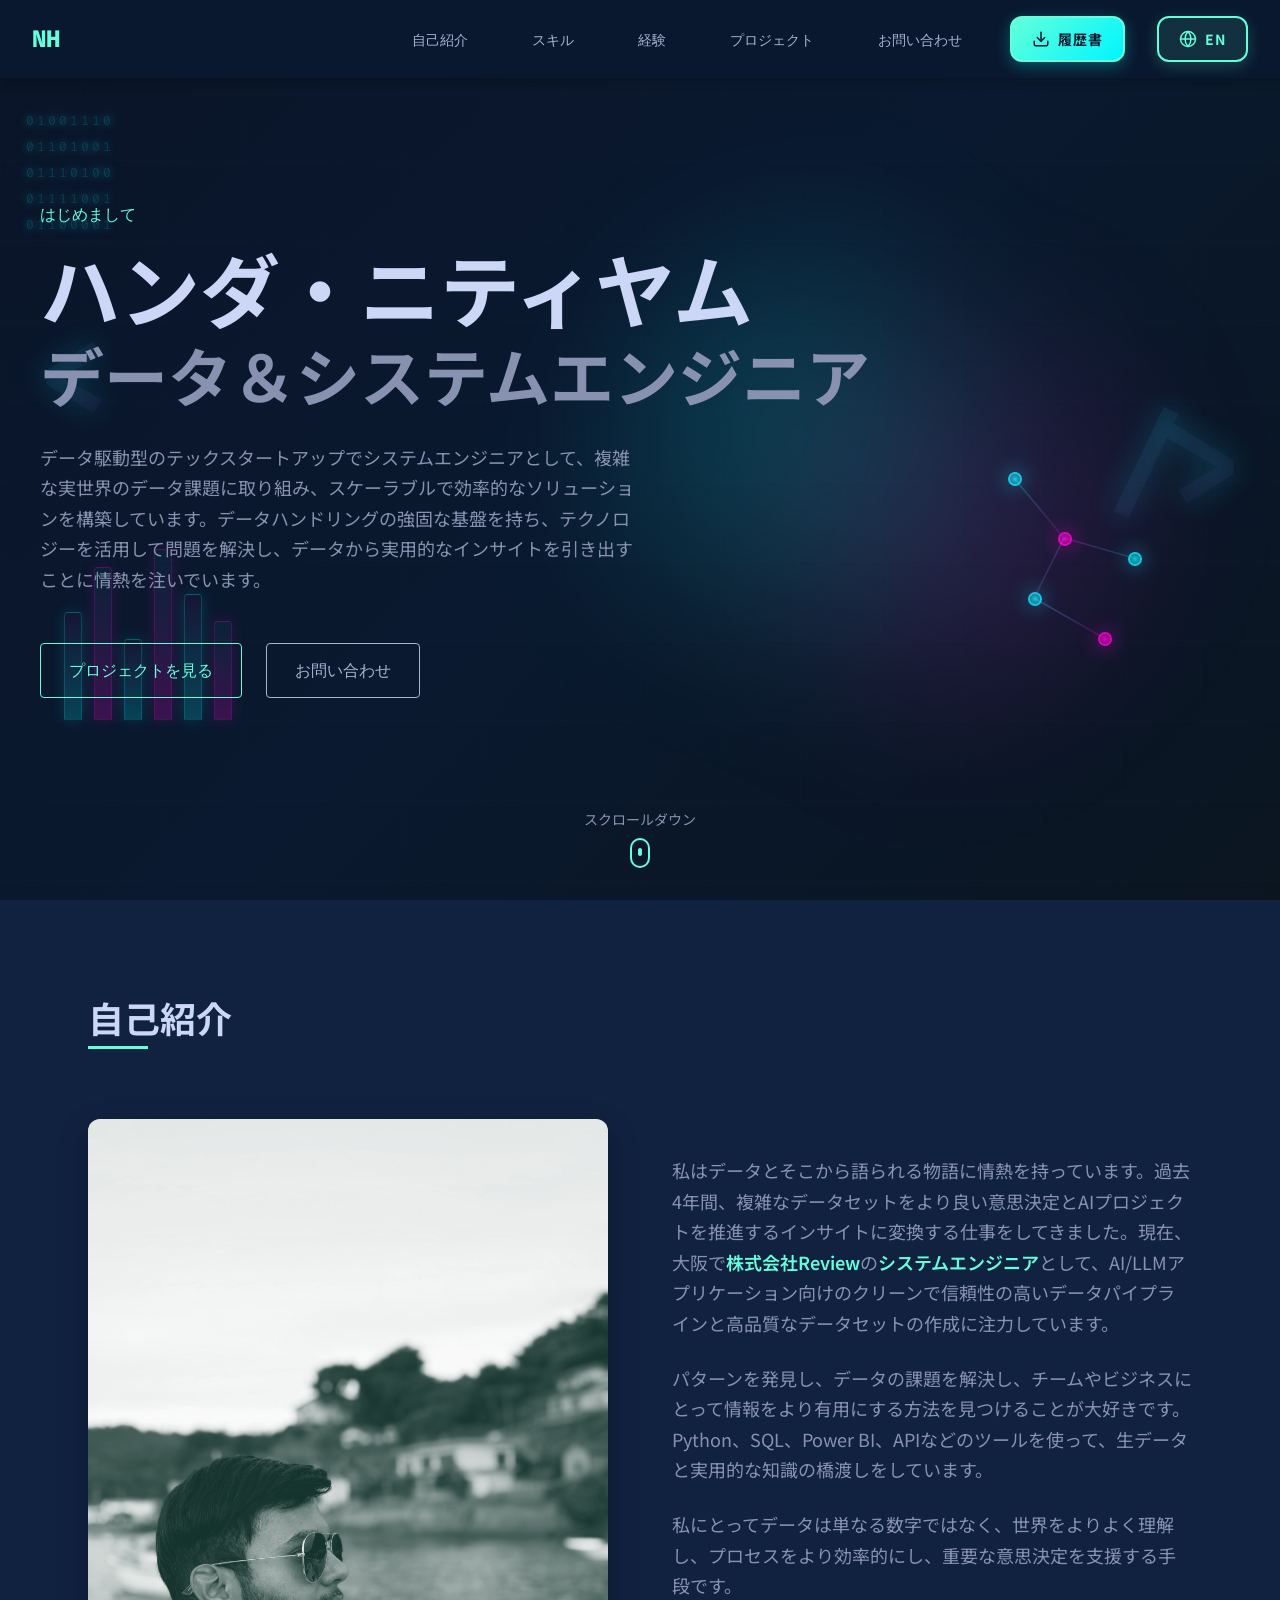
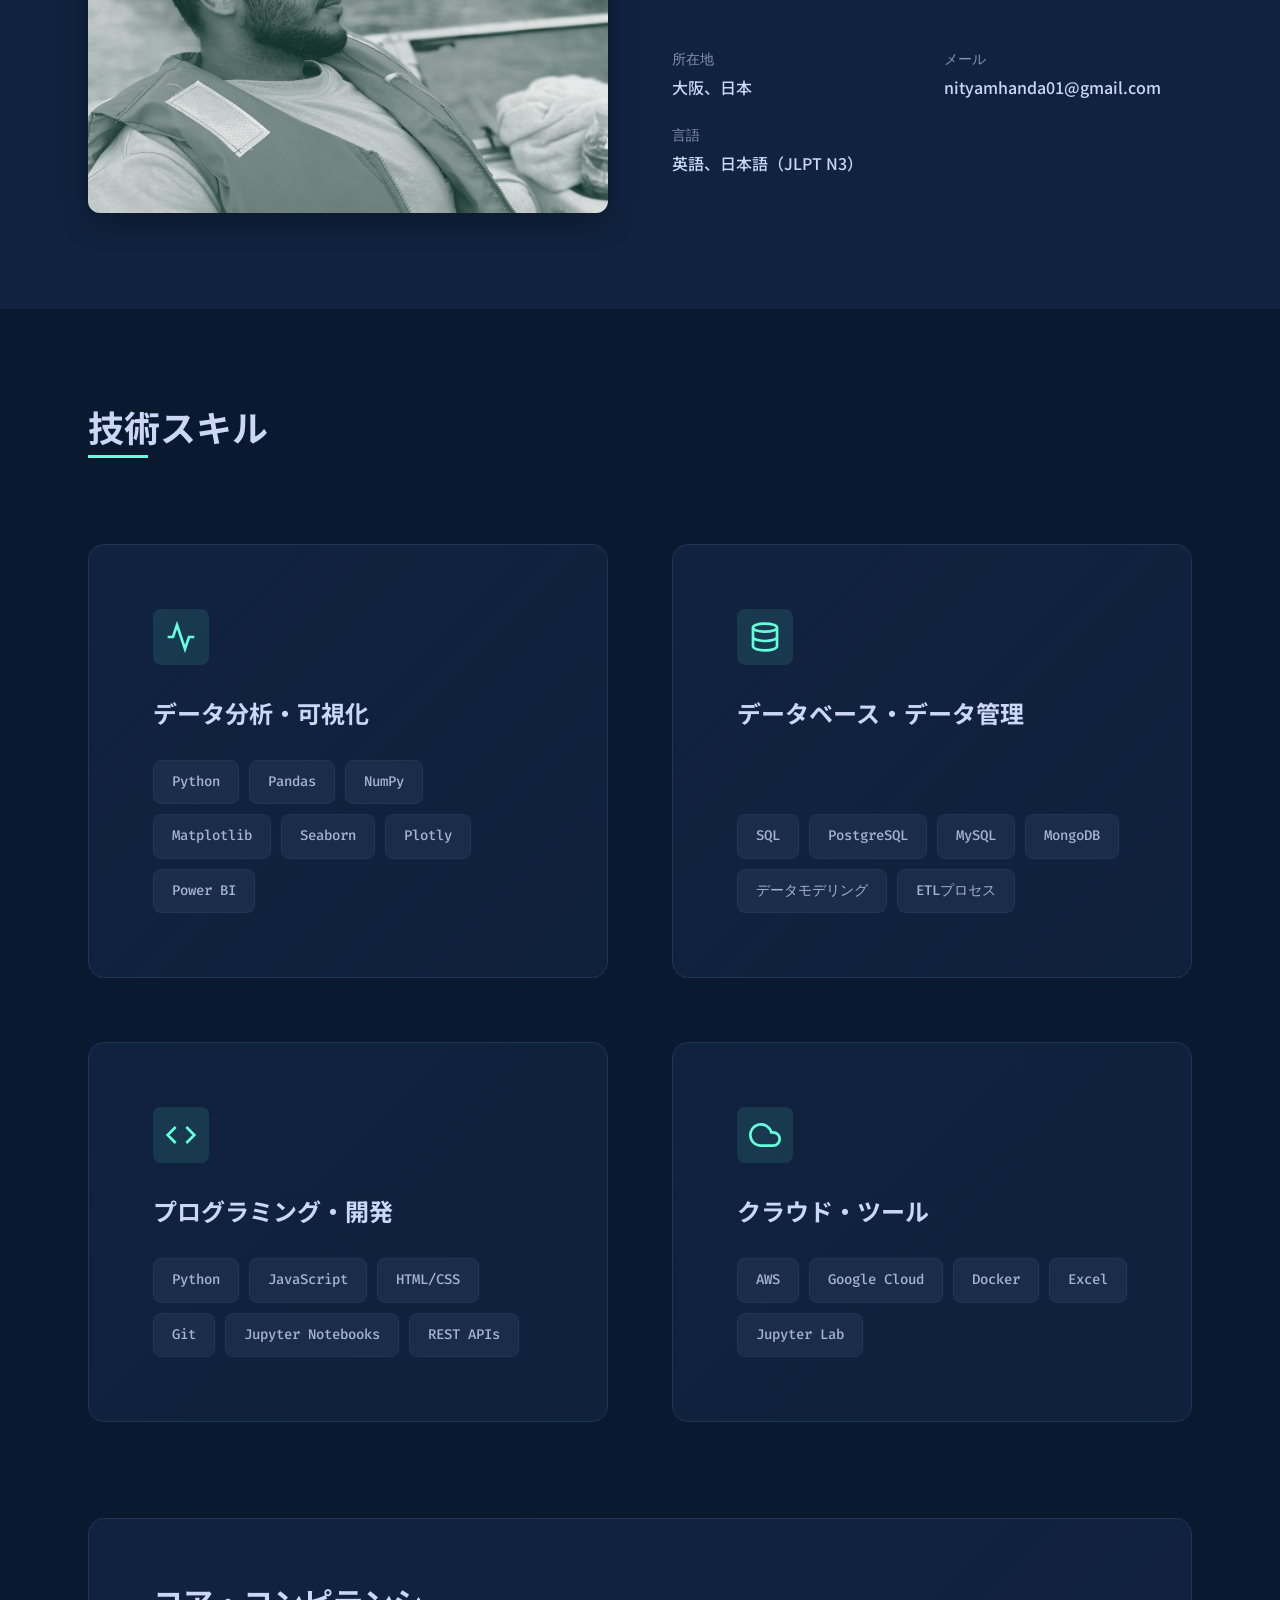
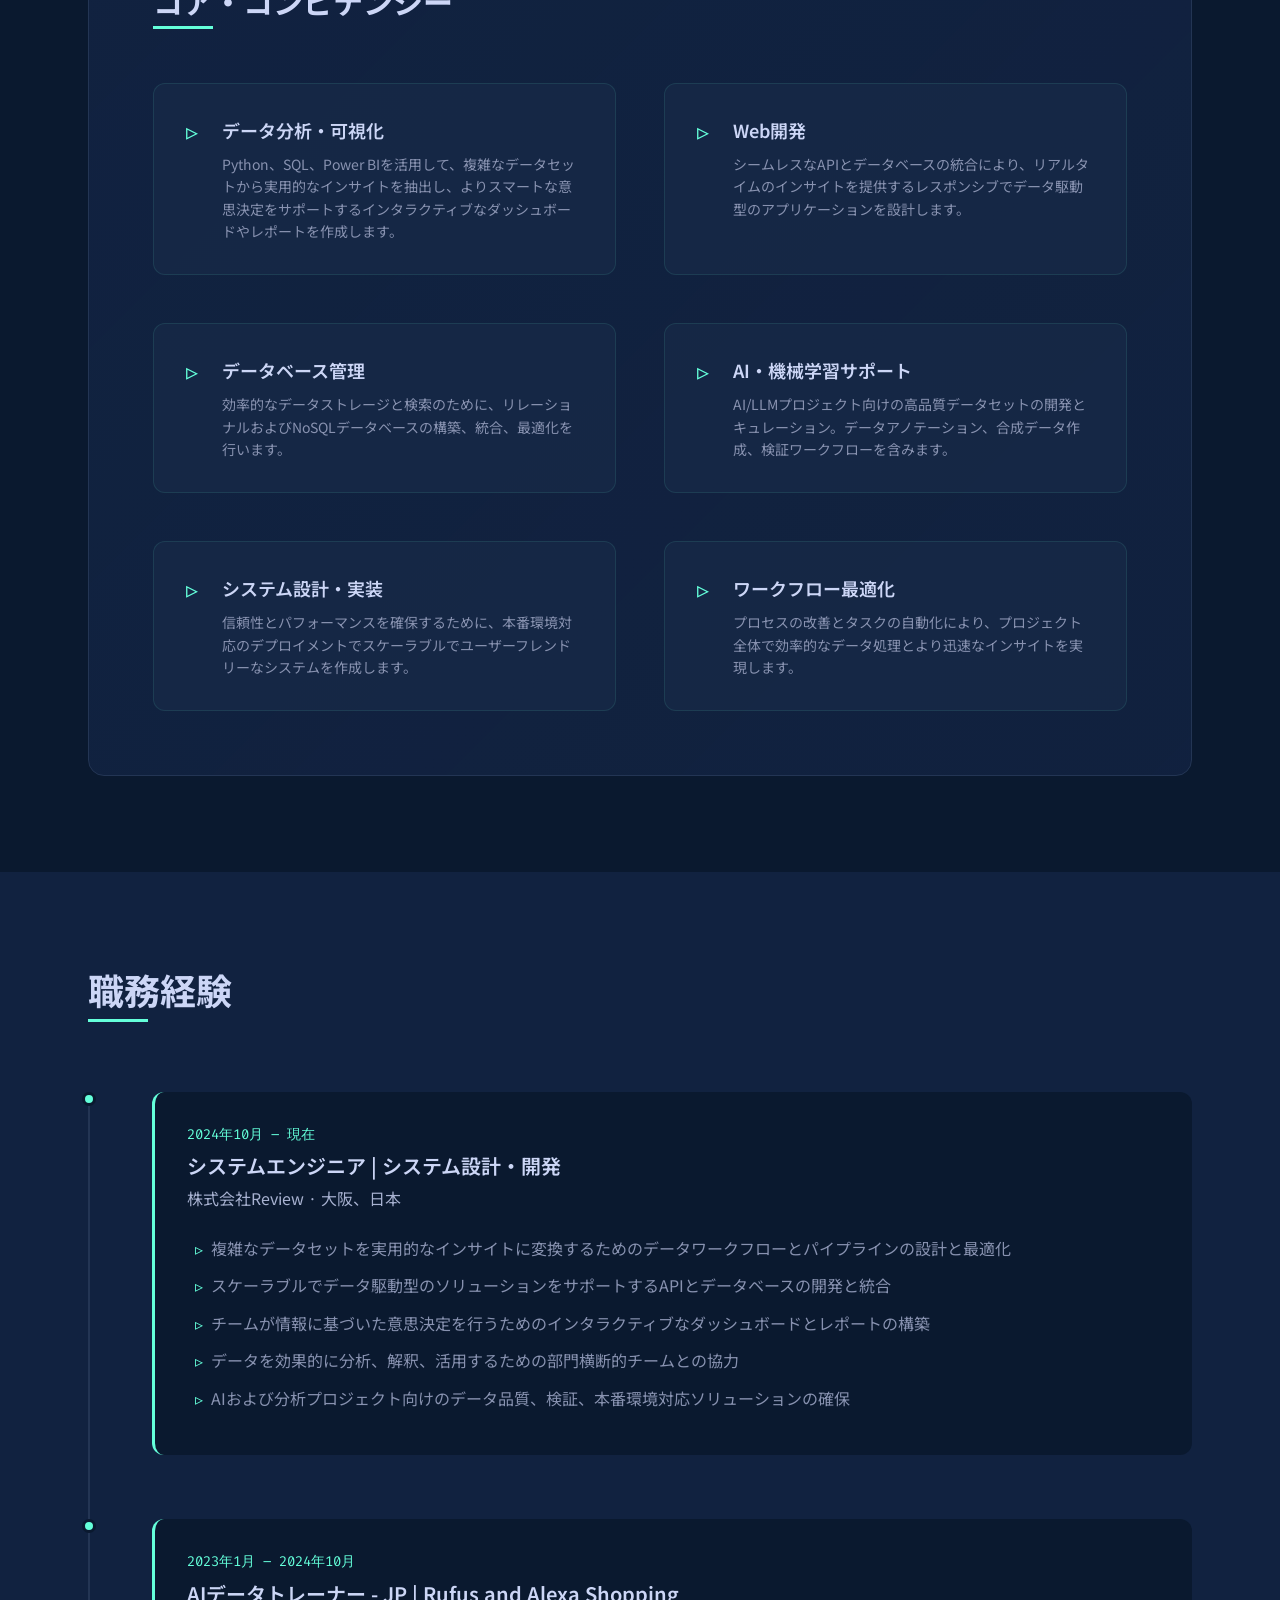
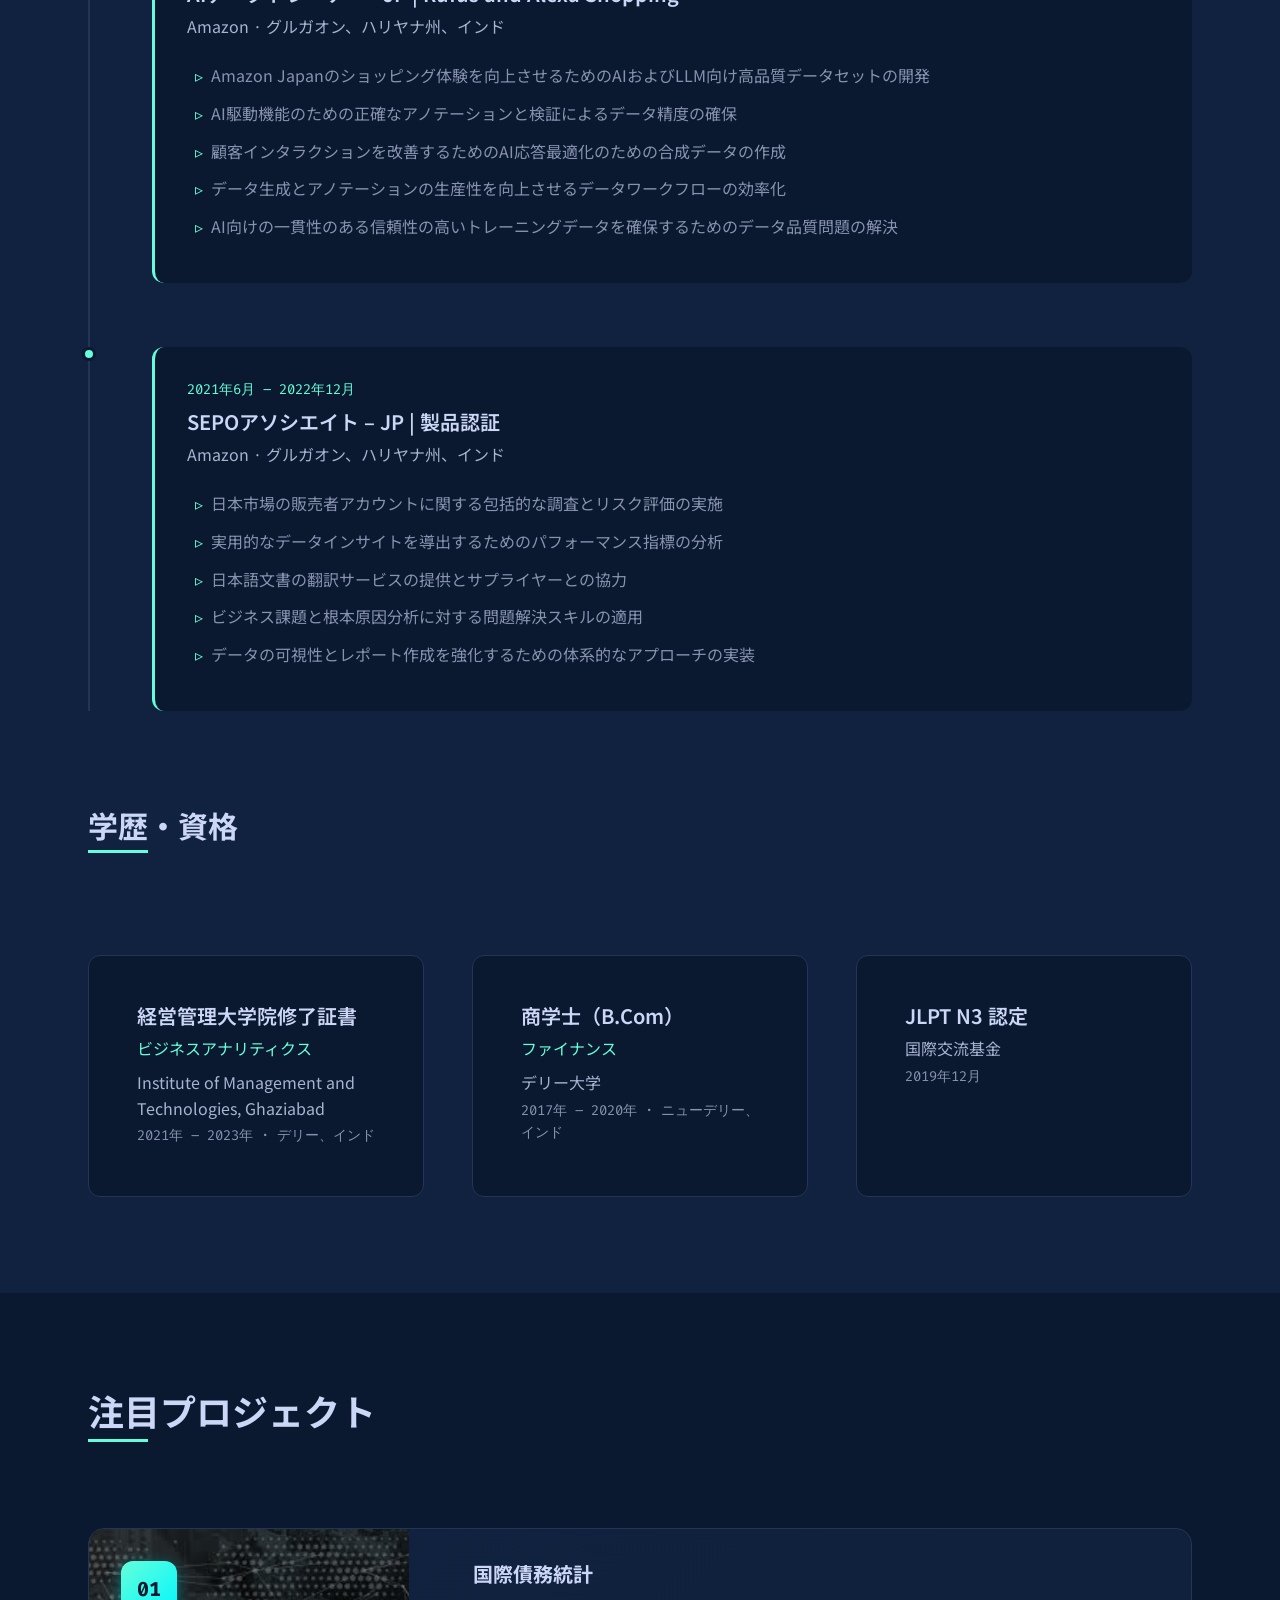
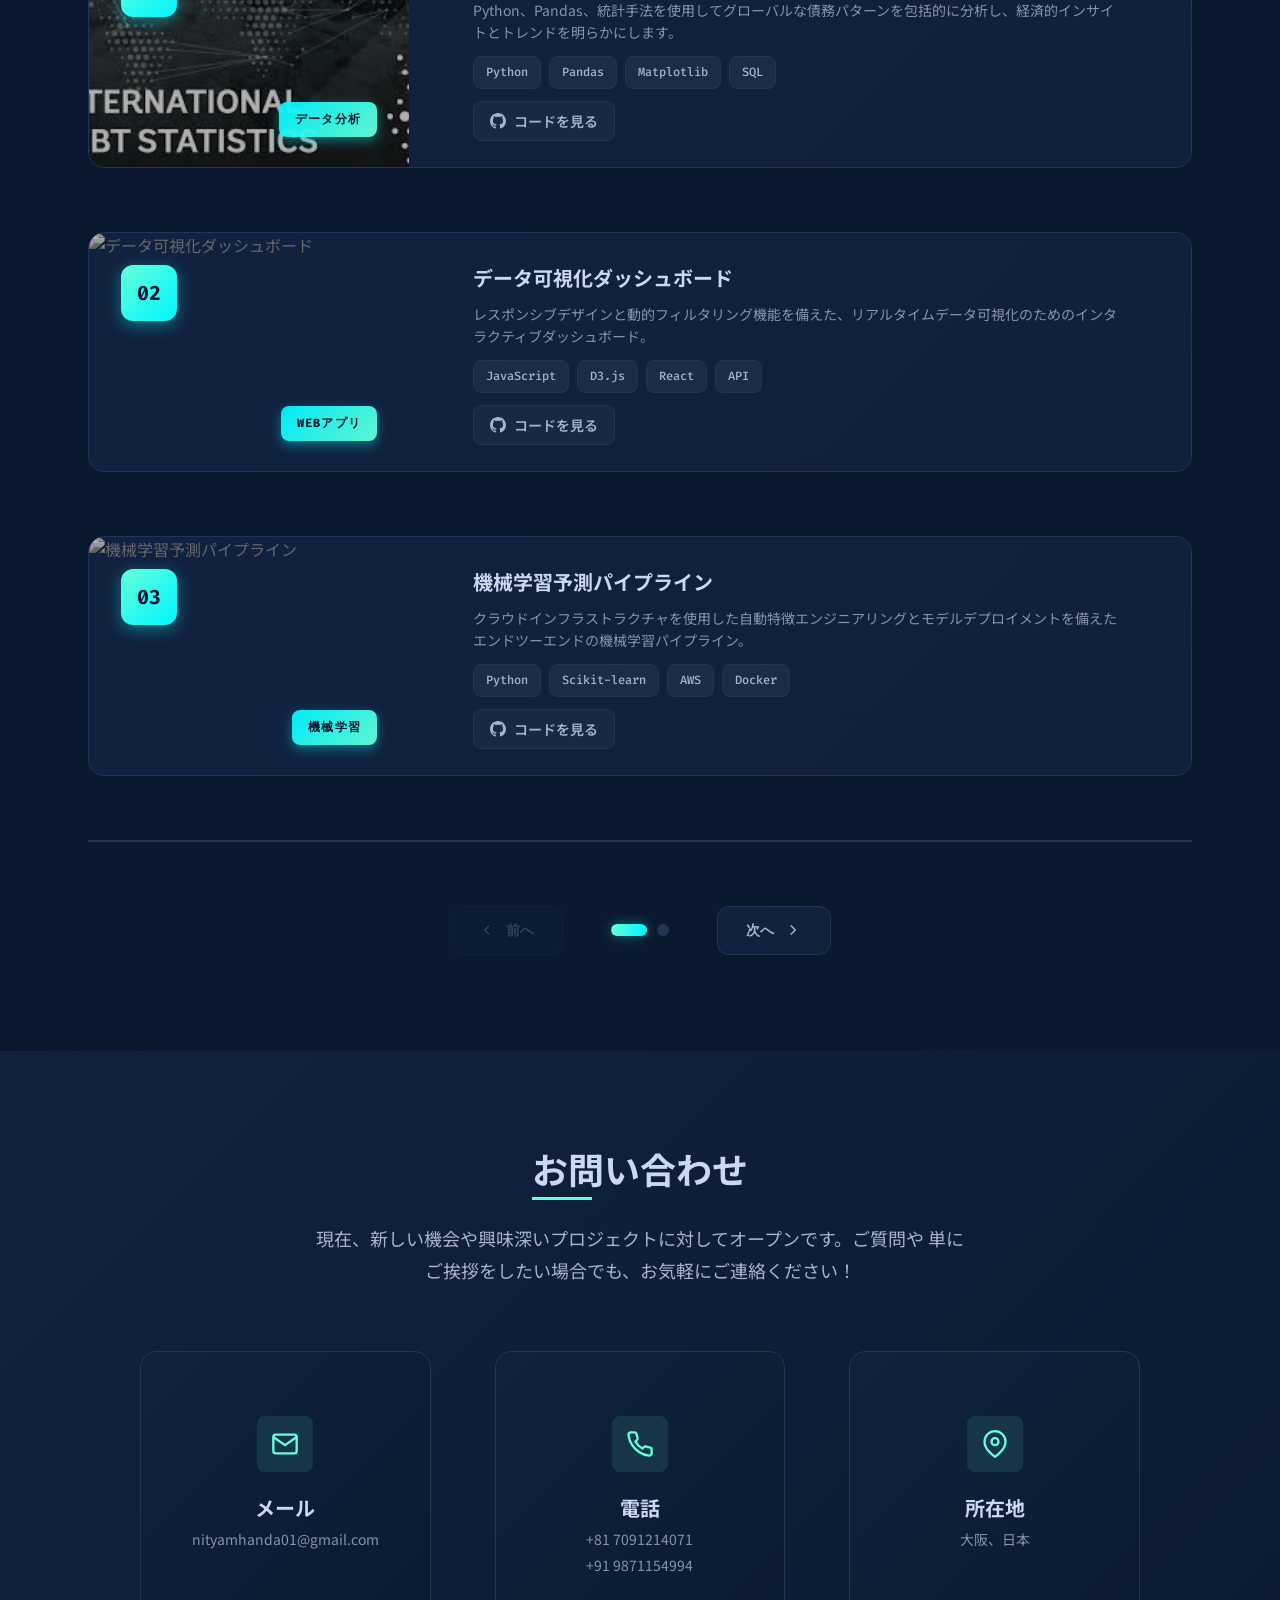
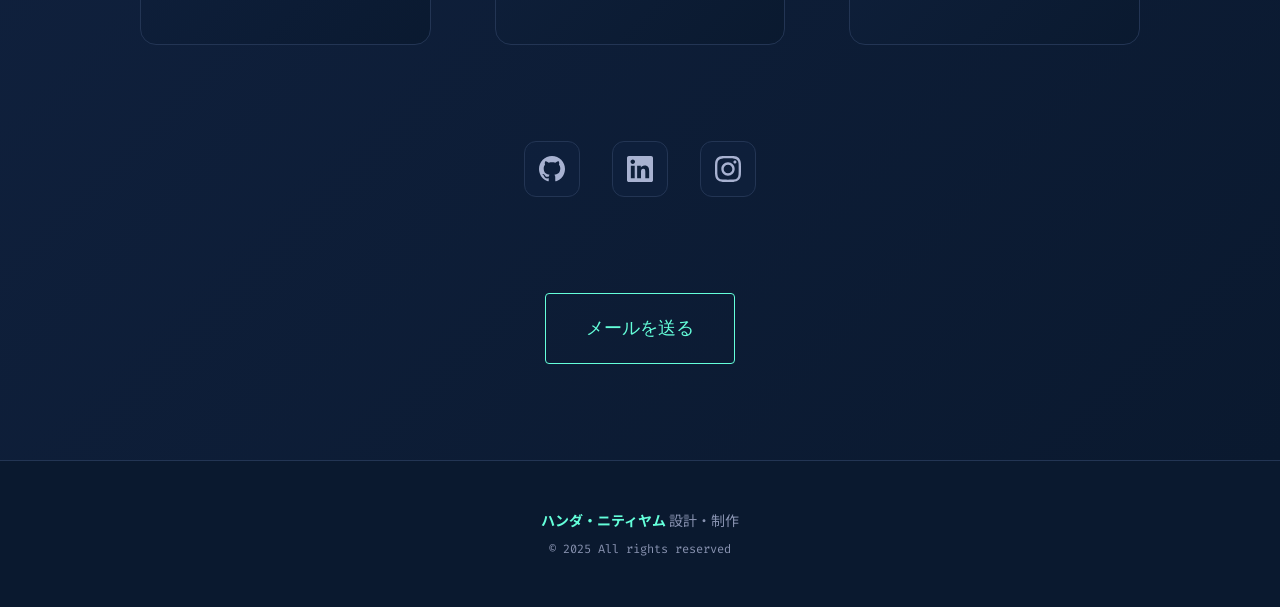
==== index-jp.html @ 38f533dc "resume add" ====
<!DOCTYPE html>
<html lang="ja">
<head>
    <meta charset="UTF-8">
    <meta name="viewport" content="width=device-width, initial-scale=1.0">
    <meta name="description" content="ニティヤム・ハンダ - フルスタック開発、データ分析、AIデータトレーニングにおいて4年以上の経験を持つデータ＆システムエンジニア">
    <meta name="author" content="Nityam Handa">
    <meta name="keywords" content="データエンジニア, システムエンジニア, フルスタック開発者, Python, SQL, Power BI, AI, 機械学習">
    
    <title>ニティヤム・ハンダ | データ＆システムエンジニア</title>
    
    <!-- Favicon -->
    <link rel="icon" href="assets/images/favicon.png" type="image/png">
    
    <!-- Google Fonts -->
    <link rel="preconnect" href="https://fonts.googleapis.com">
    <link rel="preconnect" href="https://fonts.gstatic.com" crossorigin>
    <link href="https://fonts.googleapis.com/css2?family=Inter:wght@300;400;500;600;700;800&family=Fira+Code:wght@400;500&family=Noto+Sans+JP:wght@300;400;500;700&display=swap" rel="stylesheet">
    
    <!-- Stylesheet -->
    <link rel="stylesheet" href="css/style.css">
    <style>
        body, h1, h2, h3, h4, h5, h6, p, a, span, li {
            font-family: 'Noto Sans JP', 'Inter', sans-serif;
        }
    </style>
</head>
<body>
    <!-- Navigation -->
    <nav class="navbar" id="navbar">
        <div class="nav-container">
            <a href="#home" class="nav-logo">NH</a>
            <ul class="nav-menu">
                <li class="nav-item"><a href="#about" class="nav-link">自己紹介</a></li>
                <li class="nav-item"><a href="#skills" class="nav-link">スキル</a></li>
                <li class="nav-item"><a href="#experience" class="nav-link">経験</a></li>
                <li class="nav-item"><a href="#projects" class="nav-link">プロジェクト</a></li>
                <li class="nav-item"><a href="#contact" class="nav-link">お問い合わせ</a></li>
                <li class="nav-item">
                    <a href="assets/resume/Nityam-Resume(2025-10-07).pdf" download="Nityam-Resume(2025-10-07).pdf" class="resume-download-btn" aria-label="履歴書をダウンロード">
                        <svg xmlns="http://www.w3.org/2000/svg" viewBox="0 0 24 24" fill="none" stroke="currentColor" stroke-width="2" stroke-linecap="round" stroke-linejoin="round">
                            <path d="M21 15v4a2 2 0 0 1-2 2H5a2 2 0 0 1-2-2v-4"></path>
                            <polyline points="7 10 12 15 17 10"></polyline>
                            <line x1="12" y1="15" x2="12" y2="3"></line>
                        </svg>
                        <span>履歴書</span>
                    </a>
                </li>
                <li class="nav-item">
                    <a href="index.html" class="lang-toggle-btn" aria-label="言語を切り替える">
                        <svg xmlns="http://www.w3.org/2000/svg" viewBox="0 0 24 24" fill="none" stroke="currentColor" stroke-width="2" stroke-linecap="round" stroke-linejoin="round">
                            <circle cx="12" cy="12" r="10"></circle>
                            <line x1="2" y1="12" x2="22" y2="12"></line>
                            <path d="M12 2a15.3 15.3 0 0 1 4 10 15.3 15.3 0 0 1-4 10 15.3 15.3 0 0 1-4-10 15.3 15.3 0 0 1 4-10z"></path>
                        </svg>
                        <span>EN</span>
                    </a>
                </li>
            </ul>
            <div class="hamburger">
                <span class="bar"></span>
                <span class="bar"></span>
                <span class="bar"></span>
            </div>
        </div>
    </nav>

    <!-- Hero Section -->
    <section id="home" class="hero">
        <!-- Data Tech Background Graphics -->
        <div class="hero-graphics">
            <!-- Floating Data Nodes - Quantum Network -->
            <div class="data-nodes">
                <div class="node node-1"></div>
                <div class="node node-2"></div>
                <div class="node node-3"></div>
                <div class="node node-4"></div>
                <div class="node node-5"></div>
                <svg class="connections" viewBox="0 0 200 250">
                    <defs>
                        <linearGradient id="grad-cyan" x1="0%" y1="0%" x2="100%" y2="100%">
                            <stop offset="0%" style="stop-color:rgba(0, 245, 255, 0.5);stop-opacity:1" />
                            <stop offset="100%" style="stop-color:rgba(255, 0, 214, 0.3);stop-opacity:1" />
                        </linearGradient>
                        <linearGradient id="grad-magenta" x1="0%" y1="0%" x2="100%" y2="100%">
                            <stop offset="0%" style="stop-color:rgba(255, 0, 214, 0.5);stop-opacity:1" />
                            <stop offset="100%" style="stop-color:rgba(0, 245, 255, 0.3);stop-opacity:1" />
                        </linearGradient>
                    </defs>
                    <line x1="36" y1="26" x2="86" y2="86" stroke="url(#grad-cyan)" stroke-width="1.5"/>
                    <line x1="86" y1="86" x2="56" y2="146" stroke="url(#grad-magenta)" stroke-width="1.5"/>
                    <line x1="56" y1="146" x2="126" y2="186" stroke="url(#grad-cyan)" stroke-width="1.5"/>
                    <line x1="86" y1="86" x2="156" y2="106" stroke="url(#grad-magenta)" stroke-width="1.5"/>
                </svg>
            </div>
            
            <!-- Animated Bar Chart -->
            <div class="chart-bars">
                <div class="bar" style="height: 60%;"></div>
                <div class="bar" style="height: 85%;"></div>
                <div class="bar" style="height: 45%;"></div>
                <div class="bar" style="height: 95%;"></div>
                <div class="bar" style="height: 70%;"></div>
                <div class="bar" style="height: 55%;"></div>
            </div>
            
            <!-- Code Brackets Decoration -->
            <div class="code-decoration code-left">&lt;</div>
            <div class="code-decoration code-right">/&gt;</div>
            
            <!-- Binary Stream -->
            <div class="binary-stream">
                01001110<br>
                01101001<br>
                01110100<br>
                01111001<br>
                01100001
            </div>
        </div>
        
        <div class="hero-container">
            <p class="hero-greeting">はじめまして</p>
            <h1 class="hero-name">ハンダ・ニティヤム</h1>
            <h2 class="hero-title">データ＆システムエンジニア</h2>
            <p class="hero-description">
                データ駆動型のテックスタートアップでシステムエンジニアとして、複雑な実世界のデータ課題に取り組み、スケーラブルで効率的なソリューションを構築しています。データハンドリングの強固な基盤を持ち、テクノロジーを活用して問題を解決し、データから実用的なインサイトを引き出すことに情熱を注いでいます。
            </p>
            <div class="hero-cta">
                <a href="#projects" class="btn btn-primary">プロジェクトを見る</a>
                <a href="#contact" class="btn btn-secondary">お問い合わせ</a>
            </div>
        </div>
        <div class="scroll-indicator">
            <span>スクロールダウン</span>
            <div class="scroll-arrow"></div>
        </div>
    </section>

    <!-- About Section -->
    <section id="about" class="about section">
        <div class="container">
            <h2 class="section-title">自己紹介</h2>
            <div class="about-content">
                <div class="about-image">
                    <div class="image-wrapper">
                        <img src="assets/images/profile.jpg" alt="ニティヤム・ハンダ">
                    </div>
                </div>
                <div class="about-text">
                    <p class="about-description">
                        私はデータとそこから語られる物語に情熱を持っています。過去4年間、複雑なデータセットをより良い意思決定とAIプロジェクトを推進するインサイトに変換する仕事をしてきました。現在、大阪で<strong>株式会社Review</strong>の<strong>システムエンジニア</strong>として、AI/LLMアプリケーション向けのクリーンで信頼性の高いデータパイプラインと高品質なデータセットの作成に注力しています。
                    </p>
                    <p class="about-description">
                        パターンを発見し、データの課題を解決し、チームやビジネスにとって情報をより有用にする方法を見つけることが大好きです。Python、SQL、Power BI、APIなどのツールを使って、生データと実用的な知識の橋渡しをしています。
                    </p>
                    <p class="about-description">
                        私にとってデータは単なる数字ではなく、世界をよりよく理解し、プロセスをより効率的にし、重要な意思決定を支援する手段です。
                    </p>
                    
                    <div class="about-info">
                        <div class="info-item">
                            <span class="info-label">所在地</span>
                            <span class="info-value">大阪、日本</span>
                        </div>
                        <div class="info-item">
                            <span class="info-label">メール</span>
                            <a href="mailto:nityamhanda01@gmail.com" class="info-value">nityamhanda01@gmail.com</a>
                        </div>
                        <div class="info-item">
                            <span class="info-label">言語</span>
                            <span class="info-value">英語、日本語（JLPT N3）</span>
                        </div>
                    </div>
                </div>
            </div>
        </div>
    </section>

    <!-- Skills Section -->
    <section id="skills" class="skills section">
        <div class="container">
            <h2 class="section-title">技術スキル</h2>
            
            <div class="skills-grid">
                <!-- Data Analysis & Visualization -->
                <article class="skill-category">
                    <div class="skill-icon">
                        <svg viewBox="0 0 24 24" fill="none" stroke="currentColor" stroke-width="2">
                            <polyline points="22 12 18 12 15 21 9 3 6 12 2 12"></polyline>
                        </svg>
                    </div>
                    <h3 class="skill-category-title">データ分析・可視化</h3>
                    <div class="skill-tags">
                        <span class="skill-tag">Python</span>
                        <span class="skill-tag">Pandas</span>
                        <span class="skill-tag">NumPy</span>
                        <span class="skill-tag">Matplotlib</span>
                        <span class="skill-tag">Seaborn</span>
                        <span class="skill-tag">Plotly</span>
                        <span class="skill-tag">Power BI</span>
                    </div>
                </article>

                <!-- Database & Data Management -->
                <article class="skill-category">
                    <div class="skill-icon">
                        <svg viewBox="0 0 24 24" fill="none" stroke="currentColor" stroke-width="2">
                            <ellipse cx="12" cy="5" rx="9" ry="3"></ellipse>
                            <path d="M21 12c0 1.66-4 3-9 3s-9-1.34-9-3"></path>
                            <path d="M3 5v14c0 1.66 4 3 9 3s9-1.34 9-3V5"></path>
                        </svg>
                    </div>
                    <h3 class="skill-category-title">データベース・データ管理</h3>
                    <div class="skill-tags">
                        <span class="skill-tag">SQL</span>
                        <span class="skill-tag">PostgreSQL</span>
                        <span class="skill-tag">MySQL</span>
                        <span class="skill-tag">MongoDB</span>
                        <span class="skill-tag">データモデリング</span>
                        <span class="skill-tag">ETLプロセス</span>
                    </div>
                </article>

                <!-- Programming & Development -->
                <article class="skill-category">
                    <div class="skill-icon">
                        <svg viewBox="0 0 24 24" fill="none" stroke="currentColor" stroke-width="2">
                            <polyline points="16 18 22 12 16 6"></polyline>
                            <polyline points="8 6 2 12 8 18"></polyline>
                        </svg>
                    </div>
                    <h3 class="skill-category-title">プログラミング・開発</h3>
                    <div class="skill-tags">
                        <span class="skill-tag">Python</span>
                        <span class="skill-tag">JavaScript</span>
                        <span class="skill-tag">HTML/CSS</span>
                        <span class="skill-tag">Git</span>
                        <span class="skill-tag">Jupyter Notebooks</span>
                        <span class="skill-tag">REST APIs</span>
                    </div>
                </article>

                <!-- Cloud & Tools -->
                <article class="skill-category">
                    <div class="skill-icon">
                        <svg viewBox="0 0 24 24" fill="none" stroke="currentColor" stroke-width="2">
                            <path d="M18 10h-1.26A8 8 0 1 0 9 20h9a5 5 0 0 0 0-10z"></path>
                        </svg>
                    </div>
                    <h3 class="skill-category-title">クラウド・ツール</h3>
                    <div class="skill-tags">
                        <span class="skill-tag">AWS</span>
                        <span class="skill-tag">Google Cloud</span>
                        <span class="skill-tag">Docker</span>
                        <span class="skill-tag">Excel</span>
                        <span class="skill-tag">Jupyter Lab</span>
                    </div>
                </article>
            </div>

            <!-- Core Competencies -->
            <div class="competencies">
                <h3 class="competencies-title">コア・コンピテンシー</h3>
                <div class="competencies-grid">
                    <div class="competency-item">
                        <span class="competency-bullet">▹</span>
                        <div>
                            <strong>データ分析・可視化</strong>
                            <p>Python、SQL、Power BIを活用して、複雑なデータセットから実用的なインサイトを抽出し、よりスマートな意思決定をサポートするインタラクティブなダッシュボードやレポートを作成します。</p>
                        </div>
                    </div>
                    <div class="competency-item">
                        <span class="competency-bullet">▹</span>
                        <div>
                            <strong>Web開発</strong>
                            <p>シームレスなAPIとデータベースの統合により、リアルタイムのインサイトを提供するレスポンシブでデータ駆動型のアプリケーションを設計します。</p>
                        </div>
                    </div>
                    <div class="competency-item">
                        <span class="competency-bullet">▹</span>
                        <div>
                            <strong>データベース管理</strong>
                            <p>効率的なデータストレージと検索のために、リレーショナルおよびNoSQLデータベースの構築、統合、最適化を行います。</p>
                        </div>
                    </div>
                    <div class="competency-item">
                        <span class="competency-bullet">▹</span>
                        <div>
                            <strong>AI・機械学習サポート</strong>
                            <p>AI/LLMプロジェクト向けの高品質データセットの開発とキュレーション。データアノテーション、合成データ作成、検証ワークフローを含みます。</p>
                        </div>
                    </div>
                    <div class="competency-item">
                        <span class="competency-bullet">▹</span>
                        <div>
                            <strong>システム設計・実装</strong>
                            <p>信頼性とパフォーマンスを確保するために、本番環境対応のデプロイメントでスケーラブルでユーザーフレンドリーなシステムを作成します。</p>
                        </div>
                    </div>
                    <div class="competency-item">
                        <span class="competency-bullet">▹</span>
                        <div>
                            <strong>ワークフロー最適化</strong>
                            <p>プロセスの改善とタスクの自動化により、プロジェクト全体で効率的なデータ処理とより迅速なインサイトを実現します。</p>
                        </div>
                    </div>
                </div>
            </div>
        </div>
    </section>

    <!-- Experience Section -->
    <section id="experience" class="experience section">
        <div class="container">
            <h2 class="section-title">職務経験</h2>
            
            <div class="timeline">
                <!-- Current Position -->
                <article class="timeline-item">
                    <div class="timeline-marker"></div>
                    <div class="timeline-content">
                        <span class="timeline-date">2024年10月 – 現在</span>
                        <h3 class="timeline-title">システムエンジニア | システム設計・開発</h3>
                        <p class="timeline-company">株式会社Review · 大阪、日本</p>
                        <ul class="timeline-description">
                            <li>複雑なデータセットを実用的なインサイトに変換するためのデータワークフローとパイプラインの設計と最適化</li>
                            <li>スケーラブルでデータ駆動型のソリューションをサポートするAPIとデータベースの開発と統合</li>
                            <li>チームが情報に基づいた意思決定を行うためのインタラクティブなダッシュボードとレポートの構築</li>
                            <li>データを効果的に分析、解釈、活用するための部門横断的チームとの協力</li>
                            <li>AIおよび分析プロジェクト向けのデータ品質、検証、本番環境対応ソリューションの確保</li>
                        </ul>
                    </div>
                </article>

                <!-- Amazon - AI Data Trainer -->
                <article class="timeline-item">
                    <div class="timeline-marker"></div>
                    <div class="timeline-content">
                        <span class="timeline-date">2023年1月 – 2024年10月</span>
                        <h3 class="timeline-title">AIデータトレーナー - JP | Rufus and Alexa Shopping</h3>
                        <p class="timeline-company">Amazon · グルガオン、ハリヤナ州、インド</p>
                        <ul class="timeline-description">
                            <li>Amazon Japanのショッピング体験を向上させるためのAIおよびLLM向け高品質データセットの開発</li>
                            <li>AI駆動機能のための正確なアノテーションと検証によるデータ精度の確保</li>
                            <li>顧客インタラクションを改善するためのAI応答最適化のための合成データの作成</li>
                            <li>データ生成とアノテーションの生産性を向上させるデータワークフローの効率化</li>
                            <li>AI向けの一貫性のある信頼性の高いトレーニングデータを確保するためのデータ品質問題の解決</li>
                        </ul>
                    </div>
                </article>

                <!-- Amazon - SEPO Associate -->
                <article class="timeline-item">
                    <div class="timeline-marker"></div>
                    <div class="timeline-content">
                        <span class="timeline-date">2021年6月 – 2022年12月</span>
                        <h3 class="timeline-title">SEPOアソシエイト – JP | 製品認証</h3>
                        <p class="timeline-company">Amazon · グルガオン、ハリヤナ州、インド</p>
                        <ul class="timeline-description">
                            <li>日本市場の販売者アカウントに関する包括的な調査とリスク評価の実施</li>
                            <li>実用的なデータインサイトを導出するためのパフォーマンス指標の分析</li>
                            <li>日本語文書の翻訳サービスの提供とサプライヤーとの協力</li>
                            <li>ビジネス課題と根本原因分析に対する問題解決スキルの適用</li>
                            <li>データの可視性とレポート作成を強化するための体系的なアプローチの実装</li>
                        </ul>
                    </div>
                </article>
            </div>

            <!-- Education -->
            <div class="education">
                <h3 class="education-title">学歴・資格</h3>
                <div class="education-grid">
                    <article class="education-item">
                        <h4>経営管理大学院修了証書</h4>
                        <p class="education-degree">ビジネスアナリティクス</p>
                        <p class="education-school">Institute of Management and Technologies, Ghaziabad</p>
                        <p class="education-date">2021年 – 2023年 · デリー、インド</p>
                    </article>
                    <article class="education-item">
                        <h4>商学士（B.Com）</h4>
                        <p class="education-degree">ファイナンス</p>
                        <p class="education-school">デリー大学</p>
                        <p class="education-date">2017年 – 2020年 · ニューデリー、インド</p>
                    </article>
                    <article class="education-item">
                        <h4>JLPT N3 認定</h4>
                        <p class="education-school">国際交流基金</p>
                        <p class="education-date">2019年12月</p>
                    </article>
                </div>
            </div>
        </div>
    </section>

    <!-- Projects Section -->
    <section id="projects" class="projects section">
        <div class="container">
            <h2 class="section-title">注目プロジェクト</h2>
            
            <!-- Projects Container with Pagination -->
            <div class="projects-container">
                <div class="projects-grid" id="projects-grid">
                <!-- Project 1 -->
                <article class="project-card" data-category="data-analysis">
                    <div class="project-number">01</div>
                    <div class="project-image">
                        <img src="assets/images/images.jpeg" alt="国際債務統計分析">
                        <div class="project-overlay">
                            <span class="project-badge">データ分析</span>
                        </div>
                    </div>
                    <div class="project-content">
                        <h3 class="project-title">国際債務統計</h3>
                        <p class="project-description">
                            Python、Pandas、統計手法を使用してグローバルな債務パターンを包括的に分析し、経済的インサイトとトレンドを明らかにします。
                        </p>
                        <div class="project-tech">
                            <span class="tech-tag">Python</span>
                            <span class="tech-tag">Pandas</span>
                            <span class="tech-tag">Matplotlib</span>
                            <span class="tech-tag">SQL</span>
                        </div>
                        <div class="project-links">
                            <a href="https://github.com/Nityam713/International-Debt-Statistics" target="_blank" rel="noopener noreferrer" class="project-link">
                                <svg viewBox="0 0 24 24" fill="currentColor">
                                    <path d="M12 0c-6.626 0-12 5.373-12 12 0 5.302 3.438 9.8 8.207 11.387.599.111.793-.261.793-.577v-2.234c-3.338.726-4.033-1.416-4.033-1.416-.546-1.387-1.333-1.756-1.333-1.756-1.089-.745.083-.729.083-.729 1.205.084 1.839 1.237 1.839 1.237 1.07 1.834 2.807 1.304 3.492.997.107-.775.418-1.305.762-1.604-2.665-.305-5.467-1.334-5.467-5.931 0-1.311.469-2.381 1.236-3.221-.124-.303-.535-1.524.117-3.176 0 0 1.008-.322 3.301 1.23.957-.266 1.983-.399 3.003-.404 1.02.005 2.047.138 3.006.404 2.291-1.552 3.297-1.23 3.297-1.23.653 1.653.242 2.874.118 3.176.77.84 1.235 1.911 1.235 3.221 0 4.609-2.807 5.624-5.479 5.921.43.372.823 1.102.823 2.222v3.293c0 .319.192.694.801.576 4.765-1.589 8.199-6.086 8.199-11.386 0-6.627-5.373-12-12-12z"/>
                                </svg>
                                <span>コードを見る</span>
                            </a>
                        </div>
                    </div>
                </article>

                <!-- Project 2 -->
                <article class="project-card" data-category="web-development">
                    <div class="project-number">02</div>
                    <div class="project-image">
                        <img src="https://images.unsplash.com/photo-1551288049-bebda4e38f71?w=600&h=400&fit=crop" alt="データ可視化ダッシュボード">
                        <div class="project-overlay">
                            <span class="project-badge">Webアプリ</span>
                        </div>
                    </div>
                    <div class="project-content">
                        <h3 class="project-title">データ可視化ダッシュボード</h3>
                        <p class="project-description">
                            レスポンシブデザインと動的フィルタリング機能を備えた、リアルタイムデータ可視化のためのインタラクティブダッシュボード。
                        </p>
                        <div class="project-tech">
                            <span class="tech-tag">JavaScript</span>
                            <span class="tech-tag">D3.js</span>
                            <span class="tech-tag">React</span>
                            <span class="tech-tag">API</span>
                        </div>
                        <div class="project-links">
                            <a href="#" target="_blank" rel="noopener noreferrer" class="project-link">
                                <svg viewBox="0 0 24 24" fill="currentColor">
                                    <path d="M12 0c-6.626 0-12 5.373-12 12 0 5.302 3.438 9.8 8.207 11.387.599.111.793-.261.793-.577v-2.234c-3.338.726-4.033-1.416-4.033-1.416-.546-1.387-1.333-1.756-1.333-1.756-1.089-.745.083-.729.083-.729 1.205.084 1.839 1.237 1.839 1.237 1.07 1.834 2.807 1.304 3.492.997.107-.775.418-1.305.762-1.604-2.665-.305-5.467-1.334-5.467-5.931 0-1.311.469-2.381 1.236-3.221-.124-.303-.535-1.524.117-3.176 0 0 1.008-.322 3.301 1.23.957-.266 1.983-.399 3.003-.404 1.02.005 2.047.138 3.006.404 2.291-1.552 3.297-1.23 3.297-1.23.653 1.653.242 2.874.118 3.176.77.84 1.235 1.911 1.235 3.221 0 4.609-2.807 5.624-5.479 5.921.43.372.823 1.102.823 2.222v3.293c0 .319.192.694.801.576 4.765-1.589 8.199-6.086 8.199-11.386 0-6.627-5.373-12-12-12z"/>
                                </svg>
                                <span>コードを見る</span>
                            </a>
                        </div>
                    </div>
                </article>

                <!-- Project 3 -->
                <article class="project-card" data-category="machine-learning">
                    <div class="project-number">03</div>
                    <div class="project-image">
                        <img src="https://images.unsplash.com/photo-1555949963-aa79dcee981c?w=600&h=400&fit=crop" alt="機械学習予測パイプライン">
                        <div class="project-overlay">
                            <span class="project-badge">機械学習</span>
                        </div>
                    </div>
                    <div class="project-content">
                        <h3 class="project-title">機械学習予測パイプライン</h3>
                        <p class="project-description">
                            クラウドインフラストラクチャを使用した自動特徴エンジニアリングとモデルデプロイメントを備えたエンドツーエンドの機械学習パイプライン。
                        </p>
                        <div class="project-tech">
                            <span class="tech-tag">Python</span>
                            <span class="tech-tag">Scikit-learn</span>
                            <span class="tech-tag">AWS</span>
                            <span class="tech-tag">Docker</span>
                        </div>
                        <div class="project-links">
                            <a href="#" target="_blank" rel="noopener noreferrer" class="project-link">
                                <svg viewBox="0 0 24 24" fill="currentColor">
                                    <path d="M12 0c-6.626 0-12 5.373-12 12 0 5.302 3.438 9.8 8.207 11.387.599.111.793-.261.793-.577v-2.234c-3.338.726-4.033-1.416-4.033-1.416-.546-1.387-1.333-1.756-1.333-1.756-1.089-.745.083-.729.083-.729 1.205.084 1.839 1.237 1.839 1.237 1.07 1.834 2.807 1.304 3.492.997.107-.775.418-1.305.762-1.604-2.665-.305-5.467-1.334-5.467-5.931 0-1.311.469-2.381 1.236-3.221-.124-.303-.535-1.524.117-3.176 0 0 1.008-.322 3.301 1.23.957-.266 1.983-.399 3.003-.404 1.02.005 2.047.138 3.006.404 2.291-1.552 3.297-1.23 3.297-1.23.653 1.653.242 2.874.118 3.176.77.84 1.235 1.911 1.235 3.221 0 4.609-2.807 5.624-5.479 5.921.43.372.823 1.102.823 2.222v3.293c0 .319.192.694.801.576 4.765-1.589 8.199-6.086 8.199-11.386 0-6.627-5.373-12-12-12z"/>
                                </svg>
                                <span>コードを見る</span>
                            </a>
                        </div>
                    </div>
                </article>

                <!-- Project 4 - Data Market Square -->
                <article class="project-card" data-category="web-development">
                    <div class="project-number">04</div>
                    <div class="project-image">
                        <img src="assets/images/dms.png" alt="Data Market Square">
                        <div class="project-overlay">
                            <span class="project-badge">共同開発</span>
                        </div>
                    </div>
                    <div class="project-content">
                        <h3 class="project-title">Data Market Square</h3>
                        <p class="project-description">
                            CMS、ブログシステム、お問い合わせ管理機能を備えたクライアント向け企業Webサイト。最新のWeb技術で構築。
                        </p>
                        <div class="project-tech">
                            <span class="tech-tag">Web開発</span>
                            <span class="tech-tag">CMS</span>
                            <span class="tech-tag">フルスタック</span>
                        </div>
                        <div class="project-links">
                            <a href="https://www.dm-square.com/" target="_blank" rel="noopener noreferrer" class="project-link">
                                <svg viewBox="0 0 24 24" fill="currentColor">
                                    <path d="M12 0c-6.626 0-12 5.373-12 12 0 5.302 3.438 9.8 8.207 11.387.599.111.793-.261.793-.577v-2.234c-3.338.726-4.033-1.416-4.033-1.416-.546-1.387-1.333-1.756-1.333-1.756-1.089-.745.083-.729.083-.729 1.205.084 1.839 1.237 1.839 1.237 1.07 1.834 2.807 1.304 3.492.997.107-.775.418-1.305.762-1.604-2.665-.305-5.467-1.334-5.467-5.931 0-1.311.469-2.381 1.236-3.221-.124-.303-.535-1.524.117-3.176 0 0 1.008-.322 3.301 1.23.957-.266 1.983-.399 3.003-.404 1.02.005 2.047.138 3.006.404 2.291-1.552 3.297-1.23 3.297-1.23.653 1.653.242 2.874.118 3.176.77.84 1.235 1.911 1.235 3.221 0 4.609-2.807 5.624-5.479 5.921.43.372.823 1.102.823 2.222v3.293c0 .319.192.694.801.576 4.765-1.589 8.199-6.086 8.199-11.386 0-6.627-5.373-12-12-12z"/>
                                </svg>
                                <span>サイトを訪問</span>
                            </a>
                        </div>
                    </div>
                </article>
            </div>
            
            <!-- Pagination Controls -->
            <div class="pagination-controls">
                <button class="pagination-btn" id="prev-btn" disabled>
                    <svg viewBox="0 0 24 24" fill="none" stroke="currentColor" stroke-width="2">
                        <polyline points="15 18 9 12 15 6"></polyline>
                    </svg>
                    前へ
                </button>
                <div class="pagination-dots" id="pagination-dots"></div>
                <button class="pagination-btn" id="next-btn">
                    次へ
                    <svg viewBox="0 0 24 24" fill="none" stroke="currentColor" stroke-width="2">
                        <polyline points="9 18 15 12 9 6"></polyline>
                    </svg>
                </button>
            </div>
        </div>
        </div>
    </section>

    <!-- Contact Section -->
    <section id="contact" class="contact section">
        <div class="container">
            <h2 class="section-title">お問い合わせ</h2>
            <p class="contact-intro">
                現在、新しい機会や興味深いプロジェクトに対してオープンです。ご質問や
                単にご挨拶をしたい場合でも、お気軽にご連絡ください！
            </p>
            
            <div class="contact-content">
                <div class="contact-info">
                    <div class="contact-item">
                        <div class="contact-icon">
                            <svg viewBox="0 0 24 24" fill="none" stroke="currentColor" stroke-width="2">
                                <path d="M4 4h16c1.1 0 2 .9 2 2v12c0 1.1-.9 2-2 2H4c-1.1 0-2-.9-2-2V6c0-1.1.9-2 2-2z"></path>
                                <polyline points="22,6 12,13 2,6"></polyline>
                            </svg>
                        </div>
                        <div>
                            <h3>メール</h3>
                            <a href="mailto:nityamhanda01@gmail.com">nityamhanda01@gmail.com</a>
                        </div>
                    </div>
                    
                    <div class="contact-item">
                        <div class="contact-icon">
                            <svg viewBox="0 0 24 24" fill="none" stroke="currentColor" stroke-width="2">
                                <path d="M22 16.92v3a2 2 0 0 1-2.18 2 19.79 19.79 0 0 1-8.63-3.07 19.5 19.5 0 0 1-6-6 19.79 19.79 0 0 1-3.07-8.67A2 2 0 0 1 4.11 2h3a2 2 0 0 1 2 1.72 12.84 12.84 0 0 0 .7 2.81 2 2 0 0 1-.45 2.11L8.09 9.91a16 16 0 0 0 6 6l1.27-1.27a2 2 0 0 1 2.11-.45 12.84 12.84 0 0 0 2.81.7A2 2 0 0 1 22 16.92z"></path>
                            </svg>
                        </div>
                        <div>
                            <h3>電話</h3>
                            <a href="tel:+817091214071">+81 7091214071</a>
                            <a href="tel:+919871154994">+91 9871154994</a>
                        </div>
                    </div>
                    
                    <div class="contact-item">
                        <div class="contact-icon">
                            <svg viewBox="0 0 24 24" fill="none" stroke="currentColor" stroke-width="2">
                                <path d="M21 10c0 7-9 13-9 13s-9-6-9-13a9 9 0 0 1 18 0z"></path>
                                <circle cx="12" cy="10" r="3"></circle>
                            </svg>
                        </div>
                        <div>
                            <h3>所在地</h3>
                            <p>大阪、日本</p>
                        </div>
                    </div>
                </div>
                
                <div class="social-links">
                    <a href="https://github.com/Nityam713?tab=repositories" target="_blank" rel="noopener noreferrer" class="social-link" aria-label="GitHub">
                        <svg viewBox="0 0 24 24" fill="currentColor">
                            <path d="M12 0c-6.626 0-12 5.373-12 12 0 5.302 3.438 9.8 8.207 11.387.599.111.793-.261.793-.577v-2.234c-3.338.726-4.033-1.416-4.033-1.416-.546-1.387-1.333-1.756-1.333-1.756-1.089-.745.083-.729.083-.729 1.205.084 1.839 1.237 1.839 1.237 1.07 1.834 2.807 1.304 3.492.997.107-.775.418-1.305.762-1.604-2.665-.305-5.467-1.334-5.467-5.931 0-1.311.469-2.381 1.236-3.221-.124-.303-.535-1.524.117-3.176 0 0 1.008-.322 3.301 1.23.957-.266 1.983-.399 3.003-.404 1.02.005 2.047.138 3.006.404 2.291-1.552 3.297-1.23 3.297-1.23.653 1.653.242 2.874.118 3.176.77.84 1.235 1.911 1.235 3.221 0 4.609-2.807 5.624-5.479 5.921.43.372.823 1.102.823 2.222v3.293c0 .319.192.694.801.576 4.765-1.589 8.199-6.086 8.199-11.386 0-6.627-5.373-12-12-12z"/>
                        </svg>
                    </a>
                    <a href="https://www.linkedin.com/in/nityam-h-ab3b82157/" target="_blank" rel="noopener noreferrer" class="social-link" aria-label="LinkedIn">
                        <svg viewBox="0 0 24 24" fill="currentColor">
                            <path d="M20.447 20.452h-3.554v-5.569c0-1.328-.027-3.037-1.852-3.037-1.853 0-2.136 1.445-2.136 2.939v5.667H9.351V9h3.414v1.561h.046c.477-.9 1.637-1.85 3.37-1.85 3.601 0 4.267 2.37 4.267 5.455v6.286zM5.337 7.433c-1.144 0-2.063-.926-2.063-2.065 0-1.138.92-2.063 2.063-2.063 1.14 0 2.064.925 2.064 2.063 0 1.139-.925 2.065-2.064 2.065zm1.782 13.019H3.555V9h3.564v11.452zM22.225 0H1.771C.792 0 0 .774 0 1.729v20.542C0 23.227.792 24 1.771 24h20.451C23.2 24 24 23.227 24 22.271V1.729C24 .774 23.2 0 22.222 0h.003z"/>
                        </svg>
                    </a>
                    <a href="#" target="_blank" rel="noopener noreferrer" class="social-link" aria-label="Instagram">
                        <svg viewBox="0 0 24 24" fill="currentColor">
                            <path d="M12 2.163c3.204 0 3.584.012 4.85.07 3.252.148 4.771 1.691 4.919 4.919.058 1.265.069 1.645.069 4.849 0 3.205-.012 3.584-.069 4.849-.149 3.225-1.664 4.771-4.919 4.919-1.266.058-1.644.070-4.85.070-3.204 0-3.584-.012-4.849-.070-3.26-.149-4.771-1.699-4.919-4.92-.058-1.265-.07-1.644-.07-4.849 0-3.204.013-3.583.07-4.849.149-3.227 1.664-4.771 4.919-4.919 1.266-.057 1.645-.069 4.849-.069zm0-2.163c-3.259 0-3.667.014-4.947.072-4.358.2-6.78 2.618-6.98 6.98-.059 1.281-.073 1.689-.073 4.948 0 3.259.014 3.668.072 4.948.2 4.358 2.618 6.78 6.98 6.98 1.281.058 1.689.072 4.948.072 3.259 0 3.668-.014 4.948-.072 4.354-.2 6.782-2.618 6.979-6.98.059-1.28.073-1.689.073-4.948 0-3.259-.014-3.667-.072-4.947-.196-4.354-2.617-6.78-6.979-6.98-1.281-.059-1.69-.073-4.949-.073zm0 5.838c-3.403 0-6.162 2.759-6.162 6.162s2.759 6.163 6.162 6.163 6.162-2.759 6.162-6.163c0-3.403-2.759-6.162-6.162-6.162zm0 10.162c-2.209 0-4-1.79-4-4 0-2.209 1.791-4 4-4s4 1.791 4 4c0 2.21-1.791 4-4 4zm6.406-11.845c-.796 0-1.441.645-1.441 1.44s.645 1.44 1.441 1.44c.795 0 1.439-.645 1.439-1.44s-.644-1.44-1.439-1.44z"/>
                        </svg>
                    </a>
                </div>
            </div>
            
            <a href="mailto:nityamhanda01@gmail.com" class="btn btn-primary btn-large">メールを送る</a>
        </div>
    </section>

    <!-- Footer -->
    <footer class="footer">
        <div class="container">
            <p class="footer-text">
                <strong>ハンダ・ニティヤム</strong> 設計・制作
            </p>
            <p class="footer-copyright">© 2025 All rights reserved</p>
        </div>
    </footer>

    <!-- JavaScript -->
    <script src="js/script.js"></script>
</body>
</html>
---- css/style.css ----
/* ===== CSS RESET & BASE STYLES ===== */
*,
*::before,
*::after {
    margin: 0;
    padding: 0;
    box-sizing: border-box;
}

/* ===== CSS VARIABLES (Design System) ===== */
:root {
    /* Colors - Dark Navy Theme */
    --dark-navy: #0a192f;
    --light-navy: #112240;
    --lightest-navy: #233554;
    --slate: #8892b0;
    --light-slate: #a8b2d1;
    --lightest-slate: #ccd6f6;
    --white: #e6f1ff;
    --accent: #64ffda;
    --accent-glow: rgba(100, 255, 218, 0.1);
    
    /* Additional Quantum/Tech Colors */
    --electric-cyan: #00F5FF;
    --soft-magenta: #FF00D6;
    --quantum-navy: #0A1428;
    
    /* Typography */
    --font-sans: 'Inter', -apple-system, BlinkMacSystemFont, 'Segoe UI', Roboto, sans-serif;
    --font-mono: 'Fira Code', 'Courier New', monospace;
    
    /* Font Sizes */
    --fs-xs: 0.75rem;
    --fs-sm: 0.875rem;
    --fs-md: 1rem;
    --fs-lg: 1.125rem;
    --fs-xl: 1.25rem;
    --fs-2xl: 1.5rem;
    --fs-3xl: 1.875rem;
    --fs-4xl: 2.25rem;
    --fs-5xl: 3rem;
    --fs-6xl: 3.75rem;
    
    /* Spacing */
    --spacing-xs: 0.5rem;
    --spacing-sm: 1rem;
    --spacing-md: 1.5rem;
    --spacing-lg: 2rem;
    --spacing-xl: 3rem;
    --spacing-2xl: 4rem;
    --spacing-3xl: 6rem;
    
    /* Border Radius */
    --radius-sm: 4px;
    --radius-md: 8px;
    --radius-lg: 12px;
    --radius-xl: 16px;
    
    /* Transitions */
    --transition-fast: 0.2s ease;
    --transition-base: 0.3s ease;
    --transition-slow: 0.5s ease;
    
    /* Shadows */
    --shadow-sm: 0 2px 4px rgba(0, 0, 0, 0.1);
    --shadow-md: 0 4px 6px rgba(0, 0, 0, 0.1);
    --shadow-lg: 0 10px 30px rgba(0, 0, 0, 0.3);
    --shadow-xl: 0 20px 40px rgba(0, 0, 0, 0.4);
}

/* ===== BASE STYLES ===== */
html {
    scroll-behavior: smooth;
    font-size: 16px;
}

body {
    font-family: var(--font-sans);
    background-color: var(--dark-navy);
    color: var(--slate);
    line-height: 1.6;
    -webkit-font-smoothing: antialiased;
    -moz-osx-font-smoothing: grayscale;
}

h1, h2, h3, h4, h5, h6 {
    color: var(--lightest-slate);
    font-weight: 600;
    line-height: 1.2;
}

a {
    color: var(--accent);
    text-decoration: none;
    transition: all var(--transition-base);
}

a:hover {
    color: var(--accent);
    opacity: 0.8;
}

img {
    max-width: 100%;
    height: auto;
    display: block;
}

ul {
    list-style: none;
}

/* ===== UNIFIED LAYOUT SYSTEM FOR PERFECT ALIGNMENT ===== */
.container {
    max-width: 1200px;
    margin: 0 auto;
    padding: 0 var(--spacing-xl);
}

.section {
    padding: 6rem 0;
    position: relative;
}

/* Consistent Section Header Spacing */
.section-title {
    font-size: var(--fs-4xl);
    font-weight: 700;
    color: var(--lightest-slate);
    margin-bottom: var(--spacing-lg);
    position: relative;
    display: inline-block;
}

.section-title::before {
    content: '';
    position: absolute;
    bottom: -10px;
    left: 0;
    width: 60px;
    height: 3px;
    background-color: var(--accent);
}

.section-subtitle {
    font-size: var(--fs-lg);
    color: var(--slate);
    margin-bottom: var(--spacing-2xl);
    margin-top: var(--spacing-md);
    line-height: 1.6;
}

/* ===== BUTTONS ===== */
.btn {
    display: inline-block;
    padding: 0.875rem 1.75rem;
    font-size: var(--fs-md);
    font-weight: 500;
    font-family: var(--font-mono);
    border-radius: var(--radius-sm);
    cursor: pointer;
    transition: all var(--transition-base);
    border: 1px solid var(--accent);
}

.btn-primary {
    background-color: transparent;
    color: var(--accent);
}

.btn-primary:hover {
    background-color: var(--accent-glow);
    transform: translateY(-2px);
    box-shadow: 0 4px 20px rgba(100, 255, 218, 0.3);
}

.btn-secondary {
    background-color: transparent;
    color: var(--light-slate);
    border-color: var(--light-slate);
}

.btn-secondary:hover {
    color: var(--accent);
    border-color: var(--accent);
    background-color: var(--accent-glow);
}

.btn-large {
    padding: 1.25rem 2.5rem;
    font-size: var(--fs-lg);
}

/* ===== NAVIGATION ===== */
.navbar {
    position: fixed;
    top: 0;
    left: 0;
    right: 0;
    background-color: rgba(10, 25, 47, 0.95);
    backdrop-filter: blur(10px);
    z-index: 1000;
    transition: all var(--transition-base);
    box-shadow: 0 2px 10px rgba(0, 0, 0, 0.3);
}

.nav-container {
    max-width: 1400px;
    margin: 0 auto;
    padding: var(--spacing-sm) var(--spacing-lg);
    display: flex;
    justify-content: space-between;
    align-items: center;
}

.nav-logo {
    font-size: var(--fs-2xl);
    font-weight: 700;
    color: var(--accent);
    font-family: var(--font-mono);
}

.nav-menu {
    display: flex;
    align-items: center;
    gap: var(--spacing-lg);
}

.nav-link {
    color: var(--light-slate);
    font-size: var(--fs-sm);
    font-weight: 500;
    font-family: var(--font-mono);
    padding: 0.5rem 1rem;
    transition: all var(--transition-base);
}

.nav-link:hover {
    color: var(--accent);
}

.hamburger {
    display: none;
    flex-direction: column;
    cursor: pointer;
    gap: 5px;
}

.bar {
    width: 25px;
    height: 2px;
    background-color: var(--accent);
    transition: all var(--transition-base);
}

/* ===== HERO SECTION WITH QUANTUM DATA TECH GRAPHICS ===== */
.hero {
    min-height: 100vh;
    display: flex;
    flex-direction: column;
    justify-content: center;
    align-items: flex-start;
    padding: var(--spacing-3xl) var(--spacing-lg);
    position: relative;
    overflow: hidden;
    background: linear-gradient(135deg, var(--quantum-navy) 0%, var(--dark-navy) 50%, #0a1520 100%);
}

/* Geometric Grid Pattern - Quantum Theme */
.hero::before {
    content: '';
    position: absolute;
    top: 0;
    left: 0;
    right: 0;
    bottom: 0;
    background-image: 
        linear-gradient(rgba(0, 245, 255, 0.03) 1px, transparent 1px),
        linear-gradient(90deg, rgba(0, 245, 255, 0.03) 1px, transparent 1px),
        linear-gradient(rgba(255, 0, 214, 0.015) 1px, transparent 1px);
    background-size: 80px 80px, 80px 80px, 40px 40px;
    background-position: 0 0, 0 0, 40px 40px;
    animation: grid-flow 30s linear infinite;
    pointer-events: none;
    z-index: 0;
    opacity: 0.4;
}

@keyframes grid-flow {
    0% {
        background-position: 0 0, 0 0, 40px 40px;
        opacity: 0.4;
    }
    50% {
        background-position: 80px 80px, 80px 80px, 120px 120px;
        opacity: 0.6;
    }
    100% {
        background-position: 160px 160px, 160px 160px, 200px 200px;
        opacity: 0.4;
    }
}

/* Multi-colored Quantum Orb */
.hero::after {
    content: '';
    position: absolute;
    top: 20%;
    right: 8%;
    width: 600px;
    height: 600px;
    background: 
        radial-gradient(circle at 30% 40%, rgba(0, 245, 255, 0.15) 0%, transparent 50%),
        radial-gradient(circle at 70% 60%, rgba(255, 0, 214, 0.12) 0%, transparent 50%),
        radial-gradient(circle at 50% 50%, rgba(100, 255, 218, 0.08) 0%, transparent 60%);
    border-radius: 50%;
    animation: quantum-pulse 12s ease-in-out infinite;
    pointer-events: none;
    z-index: 0;
    filter: blur(60px);
}

@keyframes quantum-pulse {
    0%, 100% {
        transform: scale(1) translate(0, 0) rotate(0deg);
        opacity: 0.6;
    }
    33% {
        transform: scale(1.1) translate(-30px, -20px) rotate(120deg);
        opacity: 0.8;
    }
    66% {
        transform: scale(0.95) translate(20px, 30px) rotate(240deg);
        opacity: 0.7;
    }
}

/* Background Graphics Container */
.hero-graphics {
    position: absolute;
    top: 0;
    left: 0;
    width: 100%;
    height: 100%;
    overflow: hidden;
    pointer-events: none;
    z-index: 0;
}

/* Animated Bar Chart Visualization - Quantum Style */
.chart-bars {
    position: absolute;
    left: 5%;
    bottom: 20%;
    display: flex;
    align-items: flex-end;
    gap: 12px;
    height: 180px;
    opacity: 0.5;
}

.chart-bars .bar {
    width: 18px;
    background: linear-gradient(to top, rgba(0, 245, 255, 0.4), rgba(255, 0, 214, 0.1));
    border: 1px solid rgba(0, 245, 255, 0.4);
    border-radius: 4px 4px 0 0;
    animation: bar-rise 2.5s ease-out forwards, bar-glow 3s ease-in-out infinite;
    transform-origin: bottom;
    box-shadow: 0 0 15px rgba(0, 245, 255, 0.3);
}

.chart-bars .bar:nth-child(even) {
    background: linear-gradient(to top, rgba(255, 0, 214, 0.4), rgba(0, 245, 255, 0.1));
    border-color: rgba(255, 0, 214, 0.4);
    box-shadow: 0 0 15px rgba(255, 0, 214, 0.3);
    animation-delay: 0.3s;
}

@keyframes bar-rise {
    from {
        transform: scaleY(0);
        opacity: 0;
    }
    to {
        transform: scaleY(1);
        opacity: 1;
    }
}

@keyframes bar-glow {
    0%, 100% {
        box-shadow: 0 0 15px rgba(0, 245, 255, 0.3);
    }
    50% {
        box-shadow: 0 0 25px rgba(0, 245, 255, 0.6);
    }
}

/* Data Nodes Network Visualization - Quantum Dots */
.data-nodes {
    position: absolute;
    right: 8%;
    bottom: 22%;
    width: 200px;
    height: 250px;
}

.node {
    position: absolute;
    width: 14px;
    height: 14px;
    background: radial-gradient(circle, rgba(0, 245, 255, 0.8) 0%, rgba(0, 245, 255, 0.3) 70%);
    border: 2px solid rgba(0, 245, 255, 0.8);
    border-radius: 50%;
    animation: quantum-node-pulse 4s ease-in-out infinite;
    box-shadow: 
        0 0 20px rgba(0, 245, 255, 0.6),
        inset 0 0 10px rgba(0, 245, 255, 0.4);
}

.node-1 { 
    top: 20px; 
    left: 30px; 
    animation-delay: 0s; 
}
.node-2 { 
    top: 80px; 
    left: 80px; 
    animation-delay: 0.8s;
    background: radial-gradient(circle, rgba(255, 0, 214, 0.8) 0%, rgba(255, 0, 214, 0.3) 70%);
    border-color: rgba(255, 0, 214, 0.8);
    box-shadow: 
        0 0 20px rgba(255, 0, 214, 0.6),
        inset 0 0 10px rgba(255, 0, 214, 0.4);
}
.node-3 { 
    top: 140px; 
    left: 50px; 
    animation-delay: 1.6s;
}
.node-4 { 
    top: 180px; 
    left: 120px; 
    animation-delay: 2.4s;
    background: radial-gradient(circle, rgba(255, 0, 214, 0.8) 0%, rgba(255, 0, 214, 0.3) 70%);
    border-color: rgba(255, 0, 214, 0.8);
    box-shadow: 
        0 0 20px rgba(255, 0, 214, 0.6),
        inset 0 0 10px rgba(255, 0, 214, 0.4);
}
.node-5 { 
    top: 100px; 
    left: 150px; 
    animation-delay: 3.2s;
}

.connections {
    position: absolute;
    top: 0;
    left: 0;
    width: 100%;
    height: 100%;
    opacity: 0.6;
}

.connections line {
    animation: connection-flow 3s ease-in-out infinite;
}

@keyframes quantum-node-pulse {
    0%, 100% {
        transform: scale(1);
        opacity: 0.7;
    }
    50% {
        transform: scale(1.5);
        opacity: 1;
    }
}

@keyframes connection-flow {
    0%, 100% {
        opacity: 0.3;
        stroke-width: 1;
    }
    50% {
        opacity: 0.8;
        stroke-width: 2;
    }
}

/* Code Brackets Decoration - Quantum Colors */
.code-decoration {
    position: absolute;
    font-family: var(--font-mono);
    font-size: 120px;
    font-weight: 700;
    line-height: 1;
    pointer-events: none;
    user-select: none;
    background: linear-gradient(135deg, rgba(0, 245, 255, 0.08), rgba(255, 0, 214, 0.06));
    -webkit-background-clip: text;
    background-clip: text;
    -webkit-text-fill-color: transparent;
    text-shadow: 0 0 30px rgba(0, 245, 255, 0.2);
}

.code-left {
    top: 35%;
    left: 3%;
    animation: float-left-quantum 8s ease-in-out infinite;
}

.code-right {
    top: 45%;
    right: 3%;
    animation: float-right-quantum 9s ease-in-out infinite;
}

@keyframes float-left-quantum {
    0%, 100% {
        transform: translateY(0) rotate(-8deg);
        opacity: 0.4;
        filter: drop-shadow(0 0 10px rgba(0, 245, 255, 0.3));
    }
    50% {
        transform: translateY(-30px) rotate(8deg);
        opacity: 0.7;
        filter: drop-shadow(0 0 20px rgba(0, 245, 255, 0.6));
    }
}

@keyframes float-right-quantum {
    0%, 100% {
        transform: translateY(0) rotate(8deg);
        opacity: 0.4;
        filter: drop-shadow(0 0 10px rgba(255, 0, 214, 0.3));
    }
    50% {
        transform: translateY(30px) rotate(-8deg);
        opacity: 0.7;
        filter: drop-shadow(0 0 20px rgba(255, 0, 214, 0.6));
    }
}

/* Binary Code Stream - Quantum Style */
.binary-stream {
    position: absolute;
    top: 12%;
    left: 2%;
    font-family: var(--font-mono);
    font-size: 13px;
    color: rgba(0, 245, 255, 0.15);
    line-height: 2;
    animation: fade-pulse-quantum 8s ease-in-out infinite;
    letter-spacing: 3px;
    user-select: none;
    text-shadow: 0 0 10px rgba(0, 245, 255, 0.4);
}

@keyframes fade-pulse-quantum {
    0%, 100% {
        opacity: 0.4;
        color: rgba(0, 245, 255, 0.15);
    }
    50% {
        opacity: 0.8;
        color: rgba(255, 0, 214, 0.2);
    }
}

.hero-container {
    max-width: 1200px;
    margin: 0 auto;
    width: 100%;
    position: relative;
    z-index: 1;
}

.hero-greeting {
    font-family: var(--font-mono);
    font-size: var(--fs-md);
    color: var(--accent);
    margin-bottom: var(--spacing-sm);
}

.hero-name {
    font-size: clamp(2.5rem, 8vw, 5rem);
    font-weight: 700;
    color: var(--lightest-slate);
    margin-bottom: var(--spacing-xs);
    line-height: 1.1;
}

.hero-title {
    font-size: clamp(2rem, 6vw, 4rem);
    font-weight: 700;
    color: var(--slate);
    margin-bottom: var(--spacing-lg);
    line-height: 1.1;
}

.hero-description {
    max-width: 600px;
    font-size: var(--fs-lg);
    color: var(--slate);
    line-height: 1.7;
    margin-bottom: var(--spacing-xl);
}

.hero-cta {
    display: flex;
    gap: var(--spacing-md);
    flex-wrap: wrap;
}

.scroll-indicator {
    position: absolute;
    bottom: 2rem;
    left: 50%;
    transform: translateX(-50%);
    display: flex;
    flex-direction: column;
    align-items: center;
    gap: 0.5rem;
    color: var(--slate);
    font-size: var(--fs-sm);
    font-family: var(--font-mono);
}

.scroll-arrow {
    width: 20px;
    height: 30px;
    border: 2px solid var(--accent);
    border-radius: 20px;
    position: relative;
}

.scroll-arrow::before {
    content: '';
    position: absolute;
    top: 8px;
    left: 50%;
    width: 4px;
    height: 8px;
    background-color: var(--accent);
    border-radius: 2px;
    transform: translateX(-50%);
    animation: scroll 2s infinite;
}

@keyframes scroll {
    0% { opacity: 0; top: 8px; }
    50% { opacity: 1; top: 12px; }
    100% { opacity: 0; top: 16px; }
}

/* ===== RESUME DOWNLOAD BUTTON IN NAVBAR ===== */
.resume-download-btn {
    display: flex;
    align-items: center;
    gap: 0.5rem;
    padding: 0.625rem 1.25rem;
    background: linear-gradient(135deg, var(--accent) 0%, var(--electric-cyan) 100%);
    border: 2px solid var(--accent);
    border-radius: var(--radius-lg);
    color: var(--dark-navy);
    text-decoration: none;
    font-family: var(--font-mono);
    font-size: var(--fs-sm);
    font-weight: 700;
    text-transform: uppercase;
    letter-spacing: 1px;
    transition: all var(--transition-base);
    box-shadow: 0 4px 16px rgba(0, 245, 255, 0.3);
}

.resume-download-btn svg {
    width: 18px;
    height: 18px;
    transition: transform var(--transition-base);
}

.resume-download-btn:hover {
    background: linear-gradient(135deg, var(--electric-cyan) 0%, var(--soft-magenta) 100%);
    border-color: var(--electric-cyan);
    color: var(--dark-navy);
    transform: translateY(-2px);
    box-shadow: 0 8px 24px rgba(0, 245, 255, 0.5), 0 0 20px rgba(0, 245, 255, 0.4);
}

.resume-download-btn:hover svg {
    transform: translateY(2px);
    animation: download-bounce 0.6s ease-in-out;
}

@keyframes download-bounce {
    0%, 100% { transform: translateY(2px); }
    50% { transform: translateY(4px); }
}

/* ===== LANGUAGE TOGGLE BUTTON IN NAVBAR ===== */
.lang-toggle-btn {
    display: flex;
    align-items: center;
    gap: 0.5rem;
    padding: 0.625rem 1.25rem;
    background: rgba(100, 255, 218, 0.1);
    border: 2px solid var(--accent);
    border-radius: var(--radius-lg);
    color: var(--accent);
    text-decoration: none;
    font-family: var(--font-mono);
    font-size: var(--fs-sm);
    font-weight: 700;
    text-transform: uppercase;
    letter-spacing: 1px;
    transition: all var(--transition-base);
    box-shadow: 0 4px 16px rgba(100, 255, 218, 0.2);
}

.lang-toggle-btn svg {
    width: 18px;
    height: 18px;
    transition: transform var(--transition-base);
}

.lang-toggle-btn:hover {
    background: rgba(100, 255, 218, 0.2);
    border-color: var(--electric-cyan);
    color: var(--electric-cyan);
    transform: translateY(-2px);
    box-shadow: 0 8px 24px rgba(100, 255, 218, 0.4), 0 0 20px rgba(100, 255, 218, 0.3);
}

.lang-toggle-btn:hover svg {
    transform: rotate(180deg);
}

/* ===== ABOUT SECTION ===== */
.about {
    background-color: var(--light-navy);
}

.about-content {
    display: grid;
    grid-template-columns: 1fr 1fr;
    gap: var(--spacing-2xl);
    align-items: center;
    margin-top: var(--spacing-xl);
}

.about-image {
    position: relative;
}

.image-wrapper {
    position: relative;
    border-radius: var(--radius-lg);
    overflow: hidden;
    box-shadow: var(--shadow-lg);
}

.image-wrapper::before {
    content: '';
    position: absolute;
    top: 0;
    left: 0;
    right: 0;
    bottom: 0;
    background-color: var(--accent);
    mix-blend-mode: screen;
    opacity: 0.2;
    z-index: 1;
    transition: opacity var(--transition-base);
}

.image-wrapper:hover::before {
    opacity: 0;
}

.image-wrapper img {
    width: 100%;
    height: auto;
    display: block;
    filter: grayscale(100%);
    transition: filter var(--transition-base);
}

.image-wrapper:hover img {
    filter: grayscale(0%);
}

.about-text {
    color: var(--slate);
}

.about-description {
    font-size: var(--fs-lg);
    margin-bottom: var(--spacing-md);
    line-height: 1.7;
}

.about-description strong {
    color: var(--accent);
    font-weight: 600;
}

.about-info {
    display: grid;
    grid-template-columns: repeat(auto-fit, minmax(200px, 1fr));
    gap: var(--spacing-md);
    margin-top: var(--spacing-xl);
}

.info-item {
    display: flex;
    flex-direction: column;
    gap: 0.25rem;
}

.info-label {
    font-size: var(--fs-sm);
    color: var(--slate);
    font-family: var(--font-mono);
}

.info-value {
    font-size: var(--fs-md);
    color: var(--lightest-slate);
    font-weight: 500;
}

/* ===== SKILLS SECTION - REDESIGNED FOR PERFECT SYMMETRY ===== */
.skills-grid {
    display: grid;
    grid-template-columns: repeat(2, 1fr);
    gap: var(--spacing-2xl);
    margin-top: var(--spacing-2xl);
    margin-bottom: var(--spacing-2xl);
}

.skill-category {
    background: linear-gradient(135deg, var(--light-navy) 0%, rgba(17, 34, 64, 0.8) 100%);
    padding: var(--spacing-2xl);
    border-radius: var(--radius-xl);
    border: 1px solid var(--lightest-navy);
    transition: all var(--transition-base);
    display: flex;
    flex-direction: column;
    align-items: flex-start;
    position: relative;
    overflow: hidden;
}

.skill-category::before {
    content: '';
    position: absolute;
    top: 0;
    left: 0;
    right: 0;
    height: 4px;
    background: linear-gradient(90deg, var(--accent), var(--electric-cyan));
    transform: scaleX(0);
    transform-origin: left;
    transition: transform var(--transition-base);
}

.skill-category:hover::before {
    transform: scaleX(1);
}

.skill-category:hover {
    transform: translateY(-6px);
    border-color: var(--accent);
    box-shadow: 0 15px 40px rgba(0, 245, 255, 0.15);
    background: linear-gradient(135deg, var(--light-navy) 0%, rgba(17, 34, 64, 0.95) 100%);
}

/* Icon Container */
.skill-icon {
    width: 56px;
    height: 56px;
    display: flex;
    align-items: center;
    justify-content: center;
    background: rgba(100, 255, 218, 0.1);
    border-radius: var(--radius-md);
    margin-bottom: var(--spacing-lg);
    color: var(--accent);
    transition: all var(--transition-base);
}

.skill-category:hover .skill-icon {
    background: rgba(0, 245, 255, 0.15);
    color: var(--electric-cyan);
    transform: scale(1.1);
    box-shadow: 0 0 20px rgba(0, 245, 255, 0.3);
}

.skill-icon svg {
    width: 32px;
    height: 32px;
}

/* Category Title */
.skill-category-title {
    font-size: var(--fs-2xl);
    font-weight: 700;
    color: var(--lightest-slate);
    margin-bottom: var(--spacing-lg);
    line-height: 1.3;
}

/* Skill Tags Container */
.skill-tags {
    display: flex;
    flex-wrap: wrap;
    gap: 0.625rem;
    margin-top: auto;
}

.skill-tag {
    background-color: rgba(35, 53, 84, 0.6);
    color: var(--light-slate);
    padding: 0.625rem 1.125rem;
    border-radius: var(--radius-md);
    font-size: var(--fs-sm);
    font-family: var(--font-mono);
    font-weight: 500;
    border: 1px solid var(--lightest-navy);
    transition: all var(--transition-base);
    white-space: nowrap;
}

.skill-tag:hover {
    background-color: rgba(100, 255, 218, 0.15);
    color: var(--accent);
    border-color: var(--accent);
    transform: translateY(-2px);
    box-shadow: 0 4px 12px rgba(100, 255, 218, 0.2);
}

/* Competencies - Redesigned */
.competencies {
    background: linear-gradient(135deg, var(--light-navy) 0%, rgba(17, 34, 64, 0.9) 100%);
    padding: var(--spacing-2xl);
    border-radius: var(--radius-xl);
    margin-top: var(--spacing-3xl);
    border: 1px solid var(--lightest-navy);
}

.competencies-title {
    font-size: var(--fs-3xl);
    font-weight: 700;
    color: var(--lightest-slate);
    margin-bottom: var(--spacing-2xl);
    position: relative;
    display: inline-block;
}

.competencies-title::before {
    content: '';
    position: absolute;
    bottom: -10px;
    left: 0;
    width: 60px;
    height: 3px;
    background-color: var(--accent);
}

.competencies-grid {
    display: grid;
    grid-template-columns: repeat(2, 1fr);
    gap: var(--spacing-xl);
}

.competency-item {
    display: flex;
    gap: var(--spacing-md);
    align-items: flex-start;
    padding: var(--spacing-lg);
    background: rgba(35, 53, 84, 0.3);
    border-radius: var(--radius-lg);
    border: 1px solid rgba(100, 255, 218, 0.1);
    transition: all var(--transition-base);
}

.competency-item:hover {
    background: rgba(35, 53, 84, 0.5);
    border-color: var(--accent);
    transform: translateX(4px);
    box-shadow: 0 4px 16px rgba(0, 245, 255, 0.1);
}

.competency-bullet {
    color: var(--accent);
    font-size: var(--fs-2xl);
    line-height: 1;
    flex-shrink: 0;
    margin-top: 0.125rem;
}

.competency-item strong {
    font-size: var(--fs-lg);
    font-weight: 600;
    color: var(--lightest-slate);
    display: block;
    margin-bottom: 0.5rem;
}

.competency-item p {
    color: var(--slate);
    font-size: var(--fs-sm);
    line-height: 1.6;
    margin: 0;
}

/* ===== EXPERIENCE SECTION ===== */
.experience {
    background-color: var(--light-navy);
}

.timeline {
    position: relative;
    margin-top: var(--spacing-xl);
}

.timeline::before {
    content: '';
    position: absolute;
    left: 0;
    top: 0;
    bottom: 0;
    width: 2px;
    background-color: var(--lightest-navy);
}

.timeline-item {
    position: relative;
    padding-left: var(--spacing-2xl);
    margin-bottom: var(--spacing-2xl);
}

.timeline-item:last-child {
    margin-bottom: 0;
}

.timeline-marker {
    position: absolute;
    left: -6px;
    top: 0;
    width: 14px;
    height: 14px;
    border-radius: 50%;
    background-color: var(--accent);
    border: 3px solid var(--dark-navy);
}

.timeline-content {
    background-color: var(--dark-navy);
    padding: var(--spacing-lg);
    border-radius: var(--radius-lg);
    border-left: 3px solid var(--accent);
}

.timeline-date {
    font-family: var(--font-mono);
    font-size: var(--fs-sm);
    color: var(--accent);
    margin-bottom: 0.5rem;
    display: block;
}

.timeline-title {
    font-size: var(--fs-xl);
    color: var(--lightest-slate);
    margin-bottom: 0.5rem;
}

.timeline-company {
    font-size: var(--fs-md);
    color: var(--light-slate);
    margin-bottom: var(--spacing-md);
}

.timeline-description {
    padding-left: var(--spacing-md);
}

.timeline-description li {
    color: var(--slate);
    margin-bottom: 0.75rem;
    position: relative;
}

.timeline-description li::before {
    content: '▹';
    color: var(--accent);
    position: absolute;
    left: -1rem;
}

/* Education */
.education {
    margin-top: var(--spacing-3xl);
}

.education-title {
    font-size: var(--fs-3xl);
    font-weight: 700;
    color: var(--lightest-slate);
    margin-bottom: var(--spacing-2xl);
    position: relative;
    display: inline-block;
}

.education-title::before {
    content: '';
    position: absolute;
    bottom: -10px;
    left: 0;
    width: 60px;
    height: 3px;
    background-color: var(--accent);
}

.education-grid {
    display: grid;
    grid-template-columns: repeat(auto-fit, minmax(300px, 1fr));
    gap: var(--spacing-xl);
    margin-top: var(--spacing-xl);
}

.education-item {
    background-color: var(--dark-navy);
    padding: var(--spacing-xl);
    border-radius: var(--radius-lg);
    border: 1px solid var(--lightest-navy);
    height: 100%;
    display: flex;
    flex-direction: column;
    transition: all var(--transition-base);
}

.education-item:hover {
    transform: translateY(-4px);
    border-color: var(--accent);
    box-shadow: 0 10px 30px rgba(100, 255, 218, 0.1);
}

.education-item h4 {
    font-size: var(--fs-xl);
    color: var(--lightest-slate);
    margin-bottom: 0.5rem;
}

.education-degree {
    font-size: var(--fs-md);
    color: var(--accent);
    margin-bottom: 0.5rem;
}

.education-school {
    font-size: var(--fs-md);
    color: var(--light-slate);
    margin-bottom: 0.25rem;
}

.education-date {
    font-size: var(--fs-sm);
    font-family: var(--font-mono);
    color: var(--slate);
}

/* ===== PROJECTS SECTION - REDESIGNED FOR SYMMETRY ===== */
.projects-container {
    position: relative;
}

.projects-grid {
    display: flex;
    flex-direction: column;
    gap: var(--spacing-2xl);
    margin-top: var(--spacing-2xl);
    margin-bottom: var(--spacing-2xl);
    min-height: 600px;
}

/* Horizontal Rectangle Project Card - Redesigned */
.project-card {
    display: grid;
    grid-template-columns: 320px 1fr;
    background: linear-gradient(135deg, var(--light-navy) 0%, rgba(17, 34, 64, 0.8) 100%);
    border-radius: var(--radius-xl);
    overflow: hidden;
    border: 1px solid var(--lightest-navy);
    transition: all var(--transition-base);
    position: relative;
    min-height: 200px;
    height: auto;
    max-height: 240px;
}

.project-card::before {
    content: '';
    position: absolute;
    top: 0;
    left: 0;
    right: 0;
    height: 4px;
    background: linear-gradient(90deg, var(--accent), var(--electric-cyan));
    transform: scaleX(0);
    transform-origin: left;
    transition: transform var(--transition-base);
}

.project-card:hover::before {
    transform: scaleX(1);
}

.project-card:hover {
    transform: translateX(12px);
    border-color: var(--accent);
    box-shadow: 0 15px 40px rgba(0, 245, 255, 0.2);
    background: linear-gradient(135deg, var(--light-navy) 0%, rgba(17, 34, 64, 0.95) 100%);
}

/* Project Number Badge - Redesigned */
.project-number {
    position: absolute;
    top: var(--spacing-lg);
    left: var(--spacing-lg);
    background: linear-gradient(135deg, var(--accent) 0%, var(--electric-cyan) 100%);
    color: var(--dark-navy);
    font-family: var(--font-mono);
    font-size: var(--fs-xl);
    font-weight: 800;
    width: 56px;
    height: 56px;
    display: flex;
    align-items: center;
    justify-content: center;
    border-radius: var(--radius-lg);
    z-index: 10;
    box-shadow: 0 4px 16px rgba(0, 245, 255, 0.4);
    transition: all var(--transition-base);
}

.project-card:hover .project-number {
    transform: scale(1.1);
    box-shadow: 0 6px 24px rgba(0, 245, 255, 0.6);
}

/* Project Image - Fixed Size */
.project-image {
    width: 320px;
    height: 100%;
    min-height: 200px;
    max-height: 240px;
    overflow: hidden;
    position: relative;
    flex-shrink: 0;
}

.project-image img {
    width: 100%;
    height: 100%;
    object-fit: cover;
    object-position: center;
    transition: all var(--transition-slow);
    filter: grayscale(80%) brightness(0.7);
}

.project-card:hover .project-image img {
    transform: scale(1.12);
    filter: grayscale(0%) brightness(1);
}

/* Project Overlay Badge - Redesigned */
.project-overlay {
    position: absolute;
    bottom: var(--spacing-lg);
    right: var(--spacing-lg);
    z-index: 5;
}

.project-badge {
    display: inline-block;
    background: linear-gradient(135deg, rgba(0, 245, 255, 0.95) 0%, rgba(100, 255, 218, 0.95) 100%);
    color: var(--dark-navy);
    padding: 0.5rem 1rem;
    border-radius: var(--radius-md);
    font-size: var(--fs-xs);
    font-weight: 700;
    font-family: var(--font-mono);
    text-transform: uppercase;
    letter-spacing: 1.2px;
    box-shadow: 0 4px 12px rgba(0, 245, 255, 0.4);
    transition: all var(--transition-base);
}

.project-card:hover .project-badge {
    transform: scale(1.05);
    box-shadow: 0 6px 20px rgba(0, 245, 255, 0.6);
}

/* Project Content - Redesigned */
.project-content {
    padding: var(--spacing-lg) var(--spacing-2xl);
    display: flex;
    flex-direction: column;
    justify-content: flex-start;
    gap: 0.75rem;
    overflow: visible;
    min-height: 200px;
}

.project-title {
    font-size: var(--fs-xl);
    font-weight: 700;
    color: var(--lightest-slate);
    margin: 0;
    line-height: 1.3;
    overflow: hidden;
    display: -webkit-box;
    -webkit-line-clamp: 2;
    -webkit-box-orient: vertical;
    text-overflow: ellipsis;
    transition: color var(--transition-base);
}

.project-card:hover .project-title {
    color: var(--electric-cyan);
}

.project-description {
    color: var(--slate);
    font-size: var(--fs-sm);
    line-height: 1.6;
    margin: 0;
    overflow: hidden;
    display: -webkit-box;
    -webkit-line-clamp: 3;
    -webkit-box-orient: vertical;
    text-overflow: ellipsis;
    flex-grow: 1;
}

/* Tech Stack Tags - Redesigned */
.project-tech {
    display: flex;
    flex-wrap: wrap;
    gap: 0.5rem;
    align-items: flex-start;
}

.tech-tag {
    background-color: rgba(35, 53, 84, 0.6);
    color: var(--light-slate);
    padding: 0.375rem 0.75rem;
    border-radius: var(--radius-md);
    font-size: var(--fs-xs);
    font-family: var(--font-mono);
    font-weight: 500;
    white-space: nowrap;
    border: 1px solid var(--lightest-navy);
    transition: all var(--transition-base);
}

.tech-tag:hover {
    background-color: rgba(100, 255, 218, 0.15);
    color: var(--accent);
    border-color: var(--accent);
    transform: translateY(-2px);
}

/* Project Links - Redesigned */
.project-links {
    display: flex;
    gap: var(--spacing-md);
    margin-top: 0;
    flex-shrink: 0;
}

.project-link {
    display: flex;
    align-items: center;
    gap: 0.5rem;
    color: var(--light-slate);
    font-family: var(--font-mono);
    font-size: var(--fs-sm);
    font-weight: 600;
    padding: 0.5rem 1rem;
    border-radius: var(--radius-md);
    border: 1px solid var(--lightest-navy);
    transition: all var(--transition-base);
    background: rgba(35, 53, 84, 0.4);
    white-space: nowrap;
}

.project-link svg {
    width: 16px;
    height: 16px;
    transition: transform var(--transition-base);
}

.project-link:hover {
    color: var(--electric-cyan);
    border-color: var(--accent);
    background-color: rgba(0, 245, 255, 0.1);
    transform: translateY(-2px);
}

.project-link:hover svg {
    transform: scale(1.1);
}

/* ===== PAGINATION CONTROLS - REDESIGNED ===== */
.pagination-controls {
    display: flex;
    align-items: center;
    justify-content: center;
    gap: var(--spacing-xl);
    margin-top: var(--spacing-2xl);
    padding-top: var(--spacing-2xl);
    border-top: 2px solid var(--lightest-navy);
}

.pagination-btn {
    display: flex;
    align-items: center;
    gap: 0.625rem;
    padding: 0.875rem 1.75rem;
    background: linear-gradient(135deg, var(--light-navy) 0%, rgba(17, 34, 64, 0.9) 100%);
    color: var(--light-slate);
    border: 1px solid var(--lightest-navy);
    border-radius: var(--radius-lg);
    font-family: var(--font-mono);
    font-size: var(--fs-sm);
    font-weight: 700;
    cursor: pointer;
    transition: all var(--transition-base);
}

.pagination-btn:not(:disabled):hover {
    background: linear-gradient(135deg, var(--accent-glow) 0%, rgba(0, 245, 255, 0.15) 100%);
    color: var(--electric-cyan);
    border-color: var(--accent);
    transform: translateY(-3px);
    box-shadow: 0 6px 20px rgba(0, 245, 255, 0.2);
}

.pagination-btn:disabled {
    opacity: 0.25;
    cursor: not-allowed;
}

.pagination-btn svg {
    width: 18px;
    height: 18px;
    transition: transform var(--transition-base);
}

.pagination-btn:not(:disabled):hover svg {
    transform: scale(1.15);
}

.pagination-dots {
    display: flex;
    gap: 0.625rem;
    align-items: center;
}

.pagination-dot {
    width: 12px;
    height: 12px;
    border-radius: 50%;
    background-color: var(--lightest-navy);
    cursor: pointer;
    transition: all var(--transition-base);
    border: 1px solid transparent;
}

.pagination-dot:hover {
    background-color: var(--slate);
    transform: scale(1.3);
    border-color: var(--slate);
}

.pagination-dot.active {
    background: linear-gradient(90deg, var(--accent), var(--electric-cyan));
    width: 36px;
    border-radius: 6px;
    box-shadow: 0 0 12px rgba(0, 245, 255, 0.4);
}

/* Hidden class for pagination */
.project-card.hidden {
    display: none;
}

/* ===== CONTACT SECTION - REDESIGNED FOR SYMMETRY ===== */
.contact {
    background: linear-gradient(135deg, var(--light-navy) 0%, var(--dark-navy) 100%);
    text-align: center;
}

.contact-intro {
    max-width: 700px;
    margin: 0 auto var(--spacing-2xl);
    font-size: var(--fs-lg);
    color: var(--light-slate);
    line-height: 1.8;
    padding: 0 var(--spacing-md);
}

.contact-content {
    max-width: 1000px;
    margin: 0 auto var(--spacing-2xl);
}

.contact-info {
    display: grid;
    grid-template-columns: repeat(3, 1fr);
    gap: var(--spacing-2xl);
    margin-bottom: var(--spacing-3xl);
    margin-top: var(--spacing-2xl);
}

.contact-item {
    background: linear-gradient(135deg, rgba(17, 34, 64, 0.9) 0%, rgba(10, 25, 47, 0.9) 100%);
    padding: var(--spacing-2xl);
    border-radius: var(--radius-xl);
    text-align: center;
    display: flex;
    flex-direction: column;
    align-items: center;
    gap: var(--spacing-md);
    border: 1px solid var(--lightest-navy);
    transition: all var(--transition-base);
    position: relative;
    overflow: hidden;
}

.contact-item::before {
    content: '';
    position: absolute;
    top: 0;
    left: 0;
    right: 0;
    height: 4px;
    background: linear-gradient(90deg, var(--accent), var(--electric-cyan));
    transform: scaleX(0);
    transform-origin: left;
    transition: transform var(--transition-base);
}

.contact-item:hover::before {
    transform: scaleX(1);
}

.contact-item:hover {
    transform: translateY(-6px);
    border-color: var(--accent);
    box-shadow: 0 15px 40px rgba(0, 245, 255, 0.15);
    background: linear-gradient(135deg, rgba(17, 34, 64, 1) 0%, rgba(10, 25, 47, 0.95) 100%);
}

.contact-icon {
    width: 56px;
    height: 56px;
    display: flex;
    align-items: center;
    justify-content: center;
    background: rgba(100, 255, 218, 0.1);
    border-radius: var(--radius-md);
    color: var(--accent);
    transition: all var(--transition-base);
}

.contact-item:hover .contact-icon {
    background: rgba(0, 245, 255, 0.15);
    color: var(--electric-cyan);
    transform: scale(1.1);
    box-shadow: 0 0 20px rgba(0, 245, 255, 0.3);
}

.contact-icon svg {
    width: 28px;
    height: 28px;
}

.contact-item h3 {
    font-size: var(--fs-xl);
    font-weight: 700;
    color: var(--lightest-slate);
    margin-bottom: 0.5rem;
}

.contact-item a,
.contact-item p {
    display: block;
    color: var(--slate);
    font-size: var(--fs-sm);
    margin-bottom: 0.25rem;
    transition: color var(--transition-base);
}

.contact-item a:hover {
    color: var(--accent);
}

/* Social Links - Redesigned */
.social-links {
    display: flex;
    justify-content: center;
    gap: var(--spacing-lg);
    margin-bottom: var(--spacing-2xl);
}

.social-link {
    width: 56px;
    height: 56px;
    border: 1px solid var(--lightest-navy);
    border-radius: var(--radius-lg);
    display: flex;
    align-items: center;
    justify-content: center;
    color: var(--light-slate);
    background: rgba(17, 34, 64, 0.5);
    transition: all var(--transition-base);
    position: relative;
    overflow: hidden;
}

.social-link::before {
    content: '';
    position: absolute;
    inset: 0;
    background: linear-gradient(135deg, rgba(0, 245, 255, 0.1), rgba(255, 0, 214, 0.05));
    opacity: 0;
    transition: opacity var(--transition-base);
}

.social-link:hover::before {
    opacity: 1;
}

.social-link:hover {
    border-color: var(--accent);
    color: var(--electric-cyan);
    transform: translateY(-6px) scale(1.05);
    box-shadow: 0 8px 25px rgba(0, 245, 255, 0.2);
}

.social-link svg {
    width: 26px;
    height: 26px;
    position: relative;
    z-index: 1;
}

/* CTA Button Styling */
.contact .btn-large {
    margin-top: var(--spacing-lg);
}

/* ===== FOOTER ===== */
.footer {
    background-color: var(--dark-navy);
    padding: var(--spacing-xl) 0;
    text-align: center;
    border-top: 1px solid var(--lightest-navy);
}

.footer-text {
    color: var(--slate);
    font-size: var(--fs-sm);
    margin-bottom: 0.5rem;
}

.footer-text strong {
    color: var(--accent);
}

.footer-copyright {
    color: var(--slate);
    font-size: var(--fs-xs);
    font-family: var(--font-mono);
}

/* ===== ANIMATIONS ===== */
@keyframes fadeInUp {
    from {
        opacity: 0;
        transform: translateY(30px);
    }
    to {
        opacity: 1;
        transform: translateY(0);
    }
}

.fade-in {
    animation: fadeInUp 0.6s ease-out;
}

/* ===== RESPONSIVE DESIGN ===== */
@media (max-width: 1024px) {
    .about-content {
        grid-template-columns: 1fr;
    }
    
    .about-image {
        order: -1;
        max-width: 400px;
        margin: 0 auto var(--spacing-xl);
    }
}

@media (max-width: 768px) {
    html {
        font-size: 14px;
    }
    
    .nav-menu {
        position: fixed;
        left: -100%;
        top: 70px;
        flex-direction: column;
        background-color: rgba(17, 34, 64, 0.98);
        backdrop-filter: blur(10px);
        width: 100%;
        text-align: center;
        transition: left 0.3s ease-in-out;
        box-shadow: 0 10px 27px rgba(0, 0, 0, 0.5);
        padding: 2rem 0;
        gap: 1rem;
        z-index: 998;
        border-top: 2px solid var(--accent);
    }
    
    .nav-menu.active {
        left: 0;
    }
    
    .nav-item {
        width: 100%;
    }
    
    .nav-link {
        display: block;
        padding: 1rem;
        width: 100%;
        font-size: var(--fs-base);
    }
    
    .nav-menu .resume-download-btn {
        margin: 0.5rem auto;
        display: inline-flex;
    }
    
    .nav-menu .lang-toggle-btn {
        margin: 0.5rem auto;
        display: inline-flex;
    }
    
    .hamburger {
        display: flex;
        z-index: 999;
    }
    
    .hero {
        padding: var(--spacing-xl) var(--spacing-md);
    }
    
    /* Simplify hero graphics on mobile */
    .chart-bars {
        left: 3%;
        bottom: 12%;
        height: 120px;
        gap: 8px;
    }
    
    .chart-bars .bar {
        width: 12px;
    }
    
    .data-nodes {
        right: 5%;
        bottom: 15%;
        transform: scale(0.7);
    }
    
    .code-decoration {
        font-size: 70px;
    }
    
    .code-left {
        top: 25%;
        left: 2%;
    }
    
    .code-right {
        display: none;
    }
    
    .binary-stream {
        font-size: 10px;
        top: 10%;
        left: 2%;
        line-height: 1.6;
        letter-spacing: 2px;
    }
    
    /* Resume button - appears in mobile menu, no fixed positioning needed */
    
    .section {
        padding: var(--spacing-xl) 0;
    }
    
    .skills-grid {
        grid-template-columns: 1fr;
        gap: var(--spacing-lg);
    }
    
    .skill-category {
        padding: var(--spacing-lg);
    }
    
    .competencies {
        padding: var(--spacing-lg);
    }
    
    .competencies-grid {
        grid-template-columns: 1fr;
        gap: var(--spacing-md);
    }
    
    .competency-item {
        padding: var(--spacing-md);
    }
    
    /* Contact responsive */
    .contact-info {
        grid-template-columns: 1fr;
        gap: var(--spacing-lg);
    }
    
    .contact-item {
        padding: var(--spacing-lg);
    }
    
    .social-links {
        gap: var(--spacing-md);
    }
    
    .social-link {
        width: 50px;
        height: 50px;
    }
    
    /* Projects responsive */
    .projects-grid {
        min-height: auto;
        gap: var(--spacing-lg);
    }
    
    .project-card {
        grid-template-columns: 1fr;
        height: auto;
        max-height: none;
        min-height: auto;
    }
    
    .project-image {
        width: 100%;
        height: 200px;
    }
    
    .project-number {
        top: var(--spacing-md);
        left: var(--spacing-md);
        width: 48px;
        height: 48px;
        font-size: var(--fs-lg);
    }
    
    .project-content {
        padding: var(--spacing-lg);
    }
    
    .project-title {
        font-size: var(--fs-lg);
        white-space: normal;
    }
    
    .project-description {
        -webkit-line-clamp: 4;
    }
    
    .project-badge {
        bottom: var(--spacing-md);
        right: var(--spacing-md);
    }
    
    .pagination-controls {
        flex-direction: column;
        gap: var(--spacing-lg);
    }
    
    .pagination-btn {
        width: 100%;
        justify-content: center;
        padding: 0.75rem 1.5rem;
    }
    
    .pagination-dots {
        order: -1;
    }
    
    .competencies-grid {
        grid-template-columns: 1fr;
    }
    
    .timeline::before {
        left: 8px;
    }
    
    .timeline-item {
        padding-left: var(--spacing-lg);
    }
    
    .hero-cta {
        flex-direction: column;
        align-items: stretch;
    }
    
    .btn {
        text-align: center;
    }
}

@media (max-width: 480px) {
    .education-grid {
        grid-template-columns: 1fr;
    }
    
    .about-info {
        grid-template-columns: 1fr;
    }
    
    .contact-intro {
        font-size: var(--fs-md);
    }
}

/* ===== SMOOTH SCROLL FADE-IN (via JavaScript) ===== */
.reveal {
    opacity: 0;
    transform: translateY(30px);
    transition: all 0.8s ease-out;
}

.reveal.active {
    opacity: 1;
    transform: translateY(0);
}
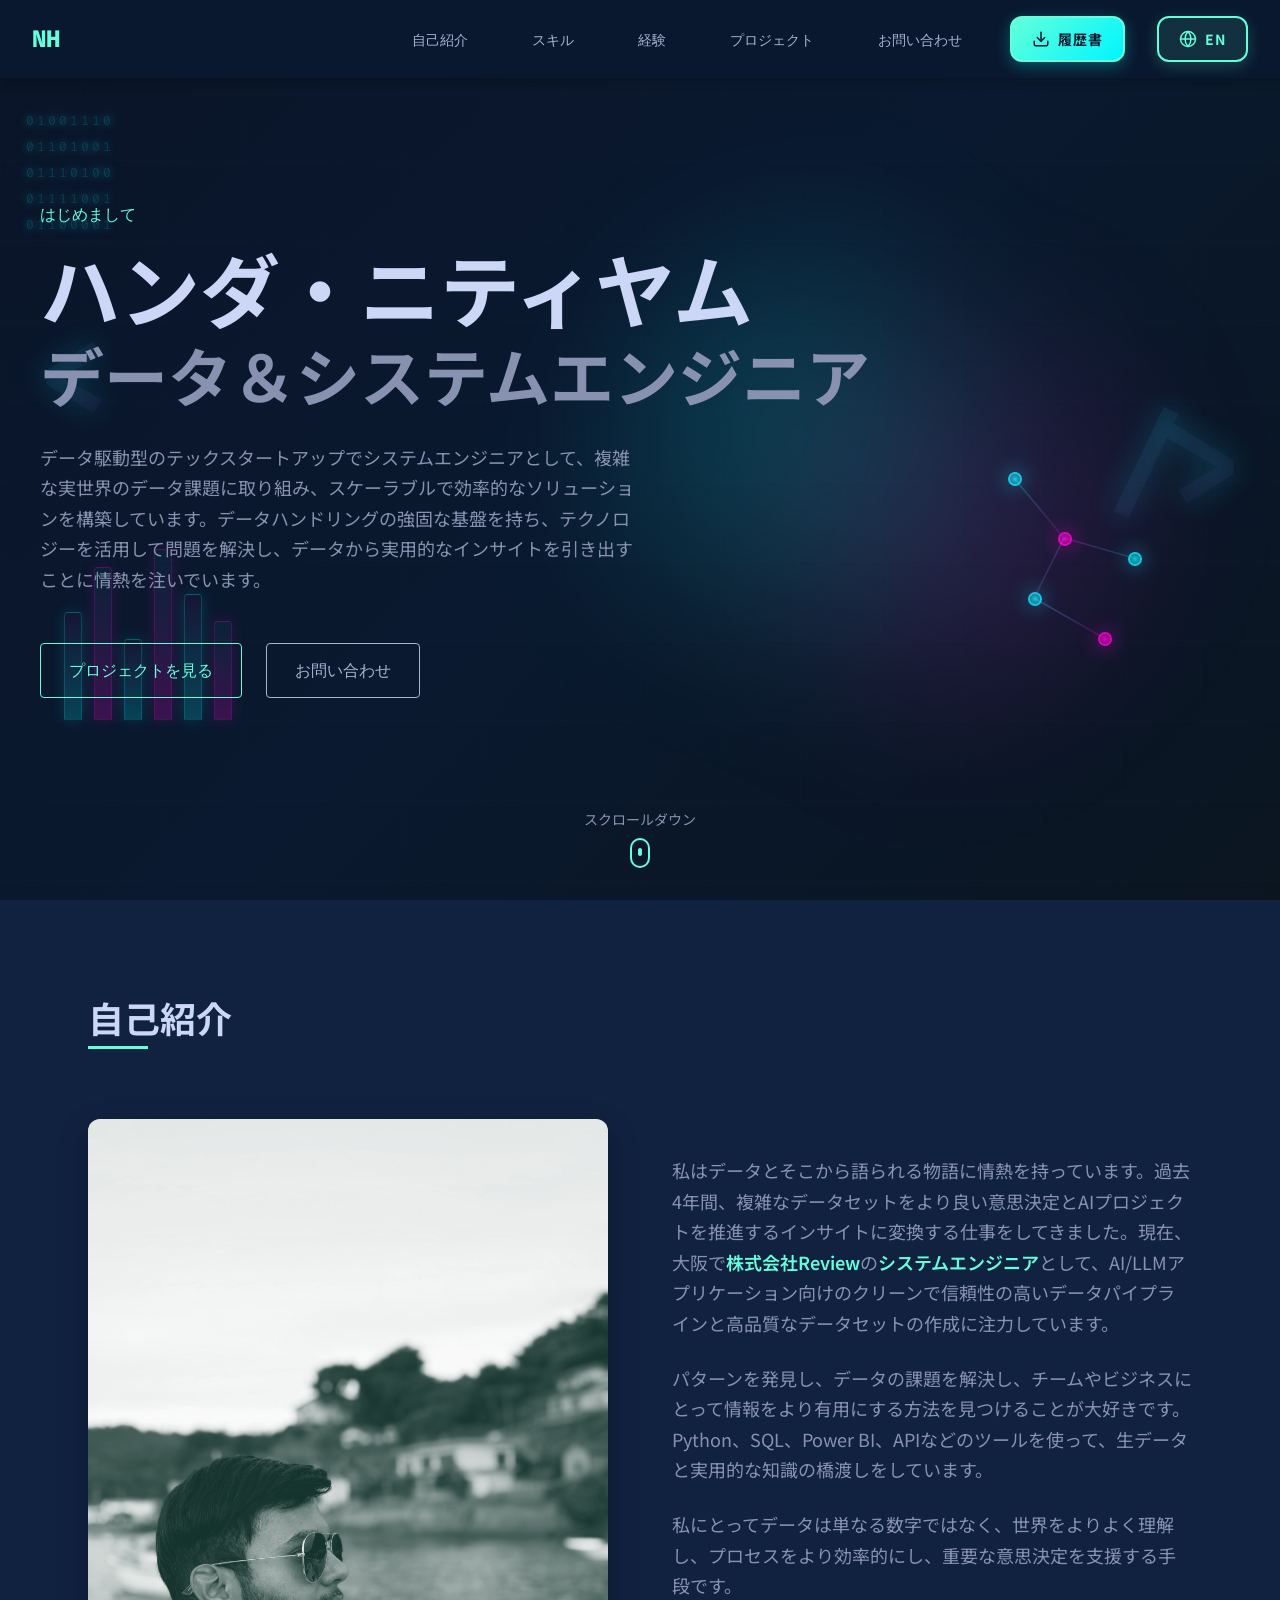
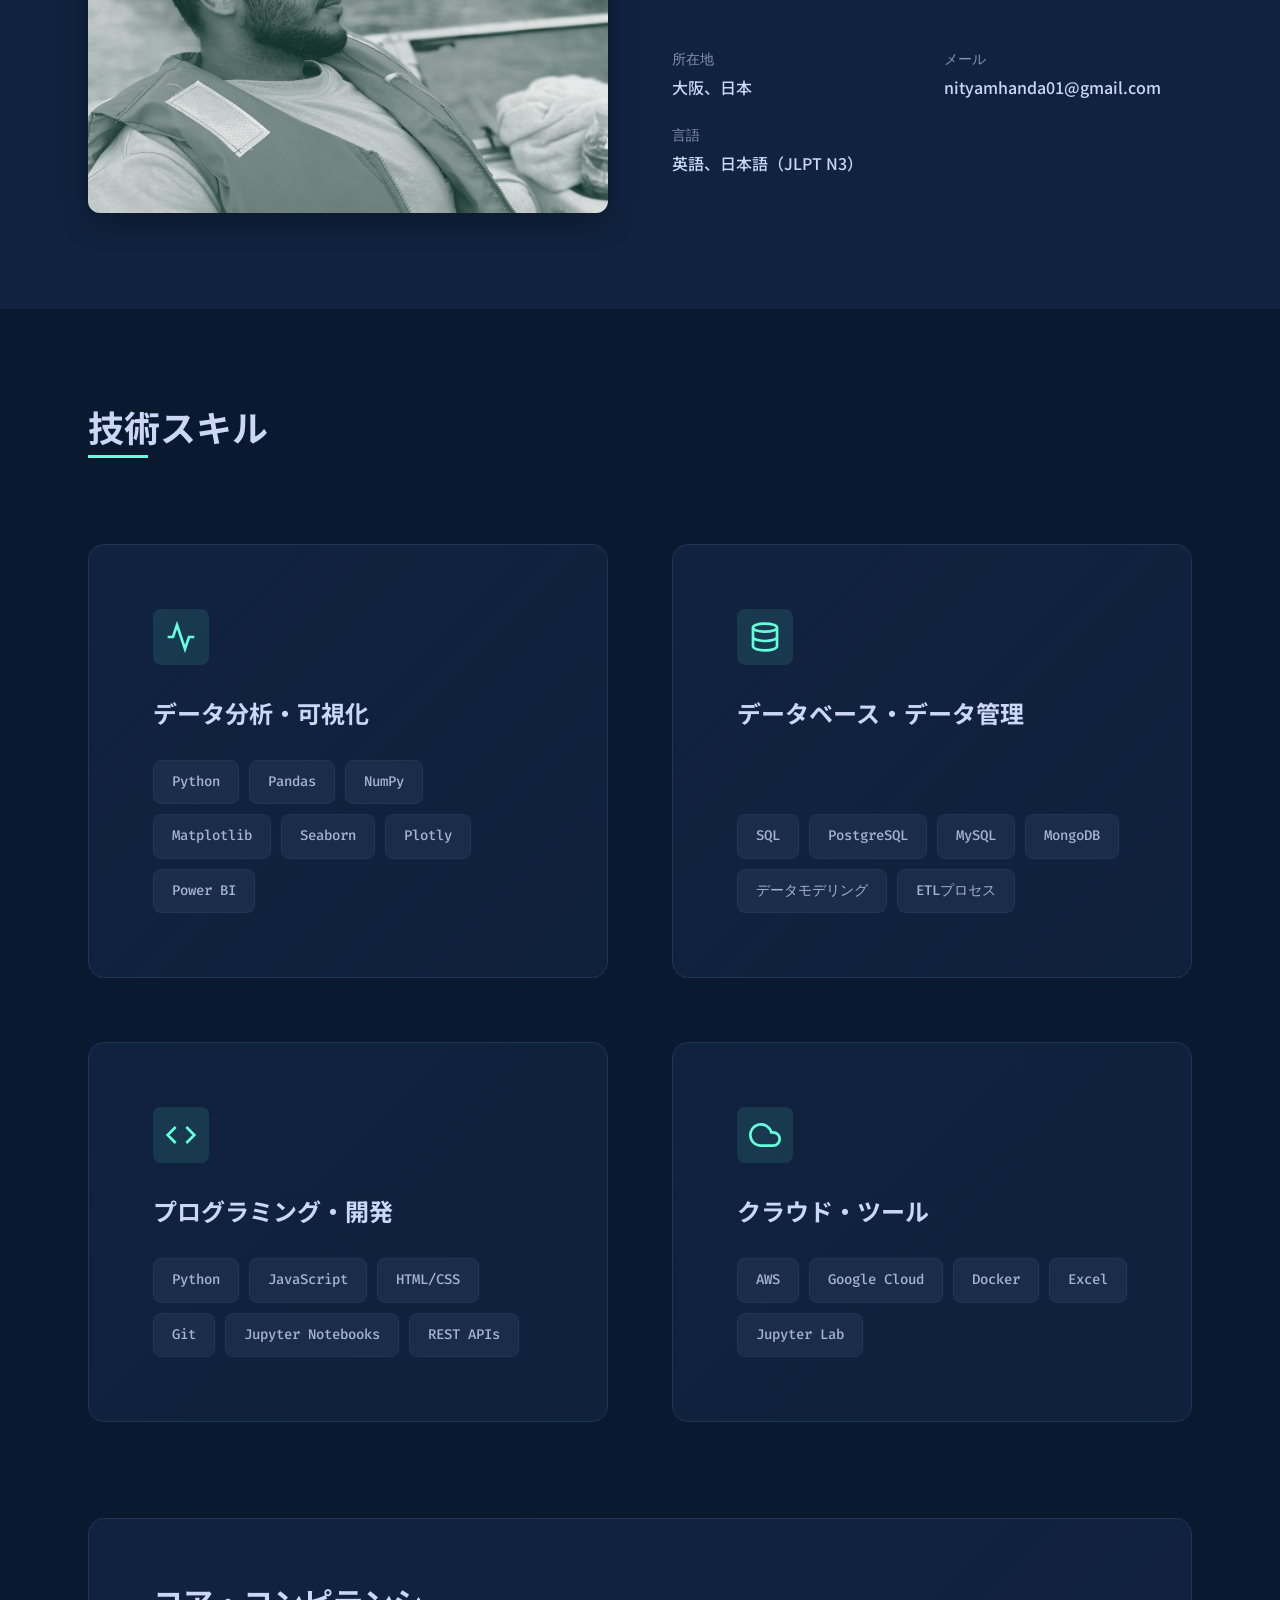
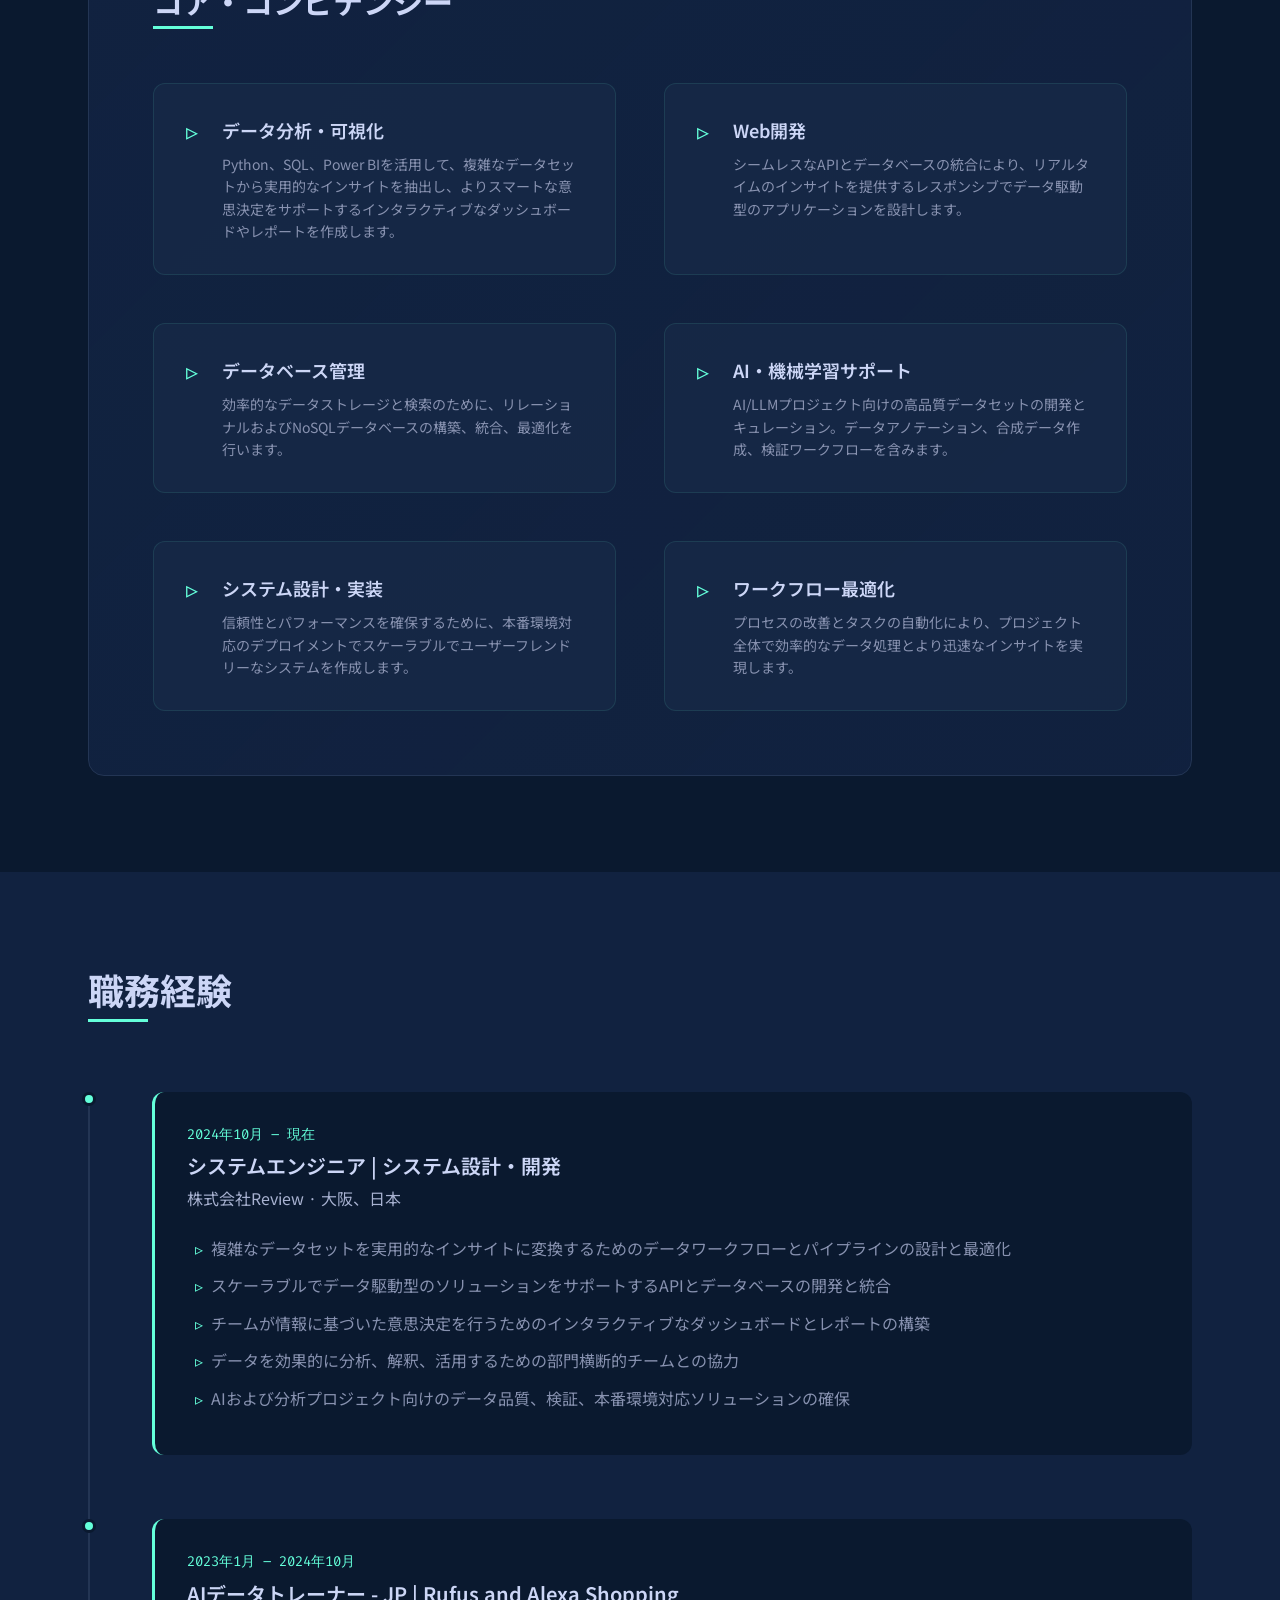
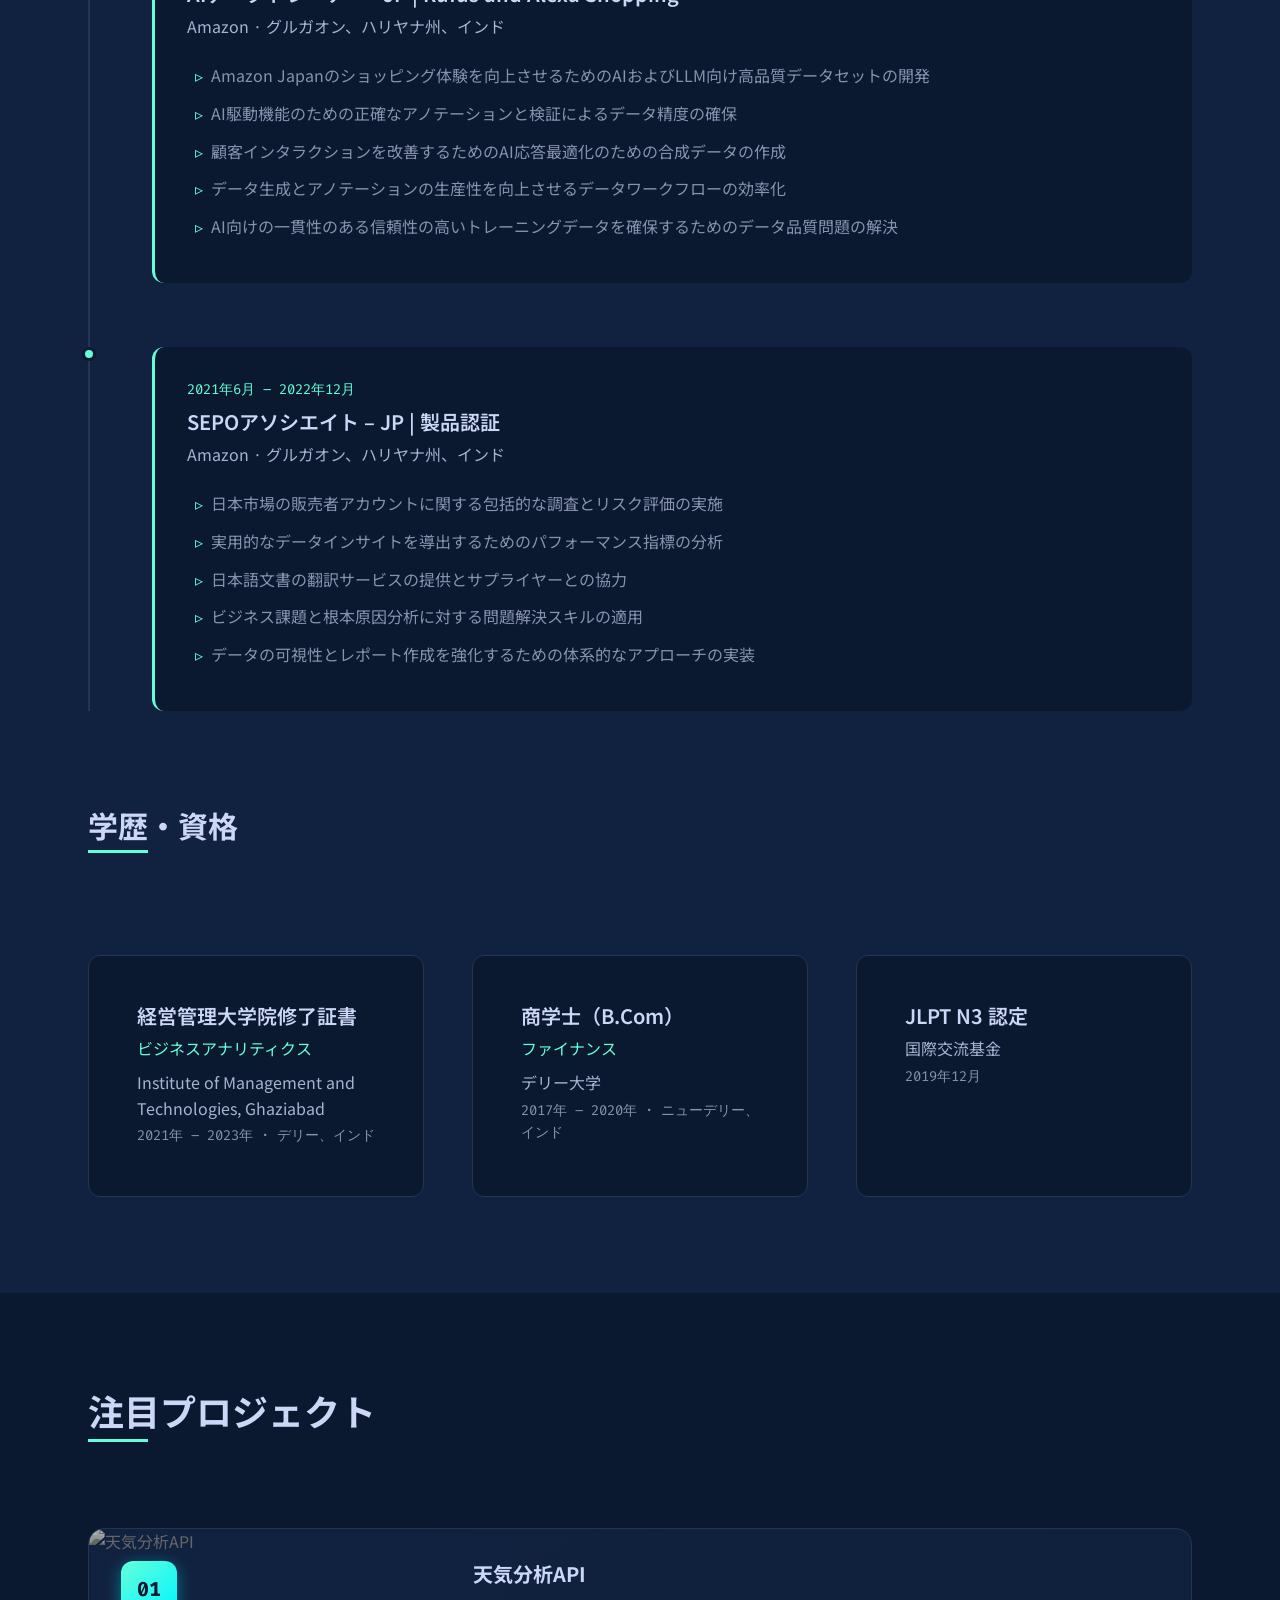
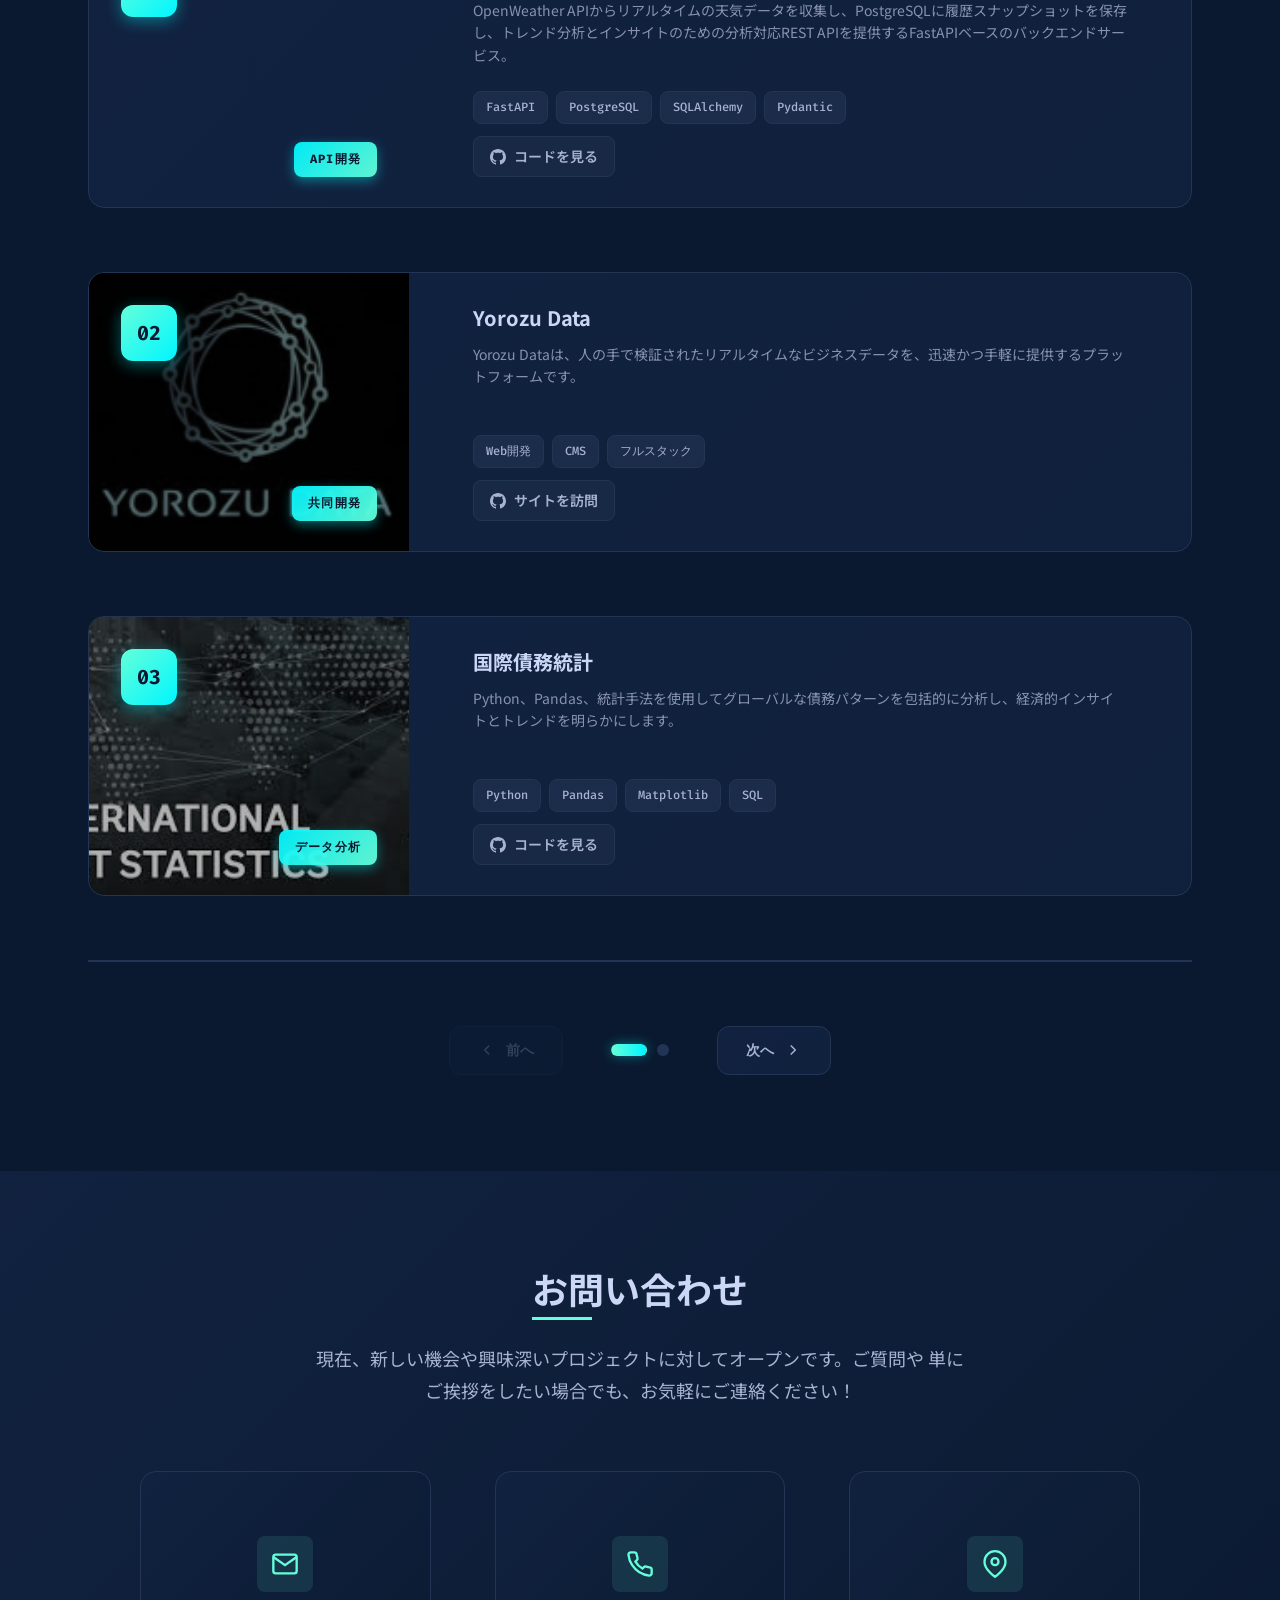
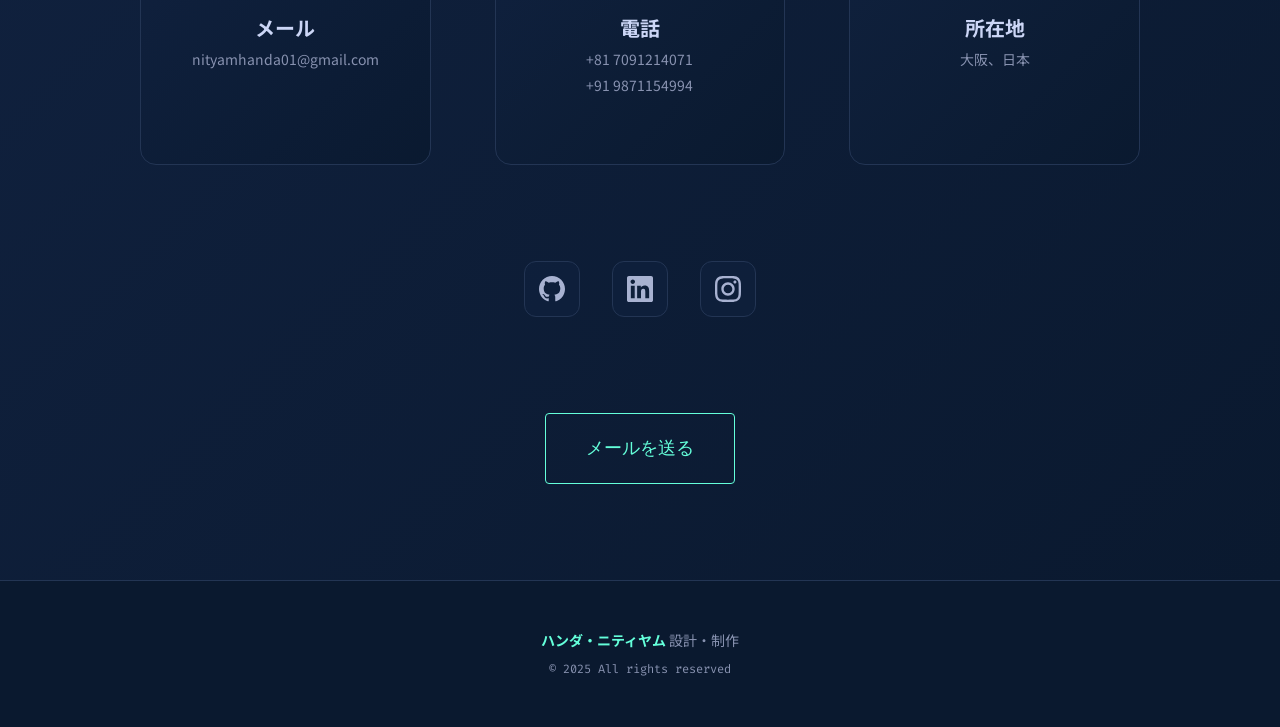
==== commit 0c7557dd: "added new project: web analytics api and some ui updates" ====
--- a/index-jp.html
+++ b/index-jp.html
@@ -29,7 +29,7 @@
     <!-- Navigation -->
     <nav class="navbar" id="navbar">
         <div class="nav-container">
-            <a href="#home" class="nav-logo">NH</a>
+            <a href="https://nityam713.github.io/Nityam-s-Portfolio/" class="nav-logo">NH</a>
             <ul class="nav-menu">
                 <li class="nav-item"><a href="#about" class="nav-link">自己紹介</a></li>
                 <li class="nav-item"><a href="#skills" class="nav-link">スキル</a></li>
@@ -401,9 +401,70 @@
             <!-- Projects Container with Pagination -->
             <div class="projects-container">
                 <div class="projects-grid" id="projects-grid">
-                <!-- Project 1 -->
+                <!-- Project 1 - Weather Analytics API -->
+                <article class="project-card" data-category="api-development">
+                    <div class="project-number">01</div>
+                    <div class="project-image">
+                        <img src="https://images.unsplash.com/photo-1504608524841-42fe6f032b4b?w=600&h=400&fit=crop" alt="天気分析API">
+                        <div class="project-overlay">
+                            <span class="project-badge">API開発</span>
+                        </div>
+                    </div>
+                    <div class="project-content">
+                        <h3 class="project-title">天気分析API</h3>
+                        <p class="project-description">
+                            OpenWeather APIからリアルタイムの天気データを収集し、PostgreSQLに履歴スナップショットを保存し、トレンド分析とインサイトのための分析対応REST APIを提供するFastAPIベースのバックエンドサービス。
+                        </p>
+                        <div class="project-tech">
+                            <span class="tech-tag">FastAPI</span>
+                            <span class="tech-tag">PostgreSQL</span>
+                            <span class="tech-tag">SQLAlchemy</span>
+                            <span class="tech-tag">Pydantic</span>
+                        </div>
+                        <div class="project-links">
+                            <a href="https://github.com/Nityam713/weather_analytics_api" target="_blank" rel="noopener noreferrer" class="project-link">
+                                <svg viewBox="0 0 24 24" fill="currentColor">
+                                    <path d="M12 0c-6.626 0-12 5.373-12 12 0 5.302 3.438 9.8 8.207 11.387.599.111.793-.261.793-.577v-2.234c-3.338.726-4.033-1.416-4.033-1.416-.546-1.387-1.333-1.756-1.333-1.756-1.089-.745.083-.729.083-.729 1.205.084 1.839 1.237 1.839 1.237 1.07 1.834 2.807 1.304 3.492.997.107-.775.418-1.305.762-1.604-2.665-.305-5.467-1.334-5.467-5.931 0-1.311.469-2.381 1.236-3.221-.124-.303-.535-1.524.117-3.176 0 0 1.008-.322 3.301 1.23.957-.266 1.983-.399 3.003-.404 1.02.005 2.047.138 3.006.404 2.291-1.552 3.297-1.23 3.297-1.23.653 1.653.242 2.874.118 3.176.77.84 1.235 1.911 1.235 3.221 0 4.609-2.807 5.624-5.479 5.921.43.372.823 1.102.823 2.222v3.293c0 .319.192.694.801.576 4.765-1.589 8.199-6.086 8.199-11.386 0-6.627-5.373-12-12-12z"/>
+                                </svg>
+                                <span>コードを見る</span>
+                            </a>
+                        </div>
+                    </div>
+                </article>
+
+                <!-- Project 2 - Data Market Square -->
+                <article class="project-card" data-category="web-development">
+                    <div class="project-number">02</div>
+                    <div class="project-image">
+                        <img src="assets/images/yorozu.png" alt="Yorozu Data">
+                        <div class="project-overlay">
+                            <span class="project-badge">共同開発</span>
+                        </div>
+                    </div>
+                    <div class="project-content">
+                        <h3 class="project-title">Yorozu Data</h3>
+                        <p class="project-description">
+                            Yorozu Dataは、人の手で検証されたリアルタイムなビジネスデータを、迅速かつ手軽に提供するプラットフォームです。
+                        </p>
+                        <div class="project-tech">
+                            <span class="tech-tag">Web開発</span>
+                            <span class="tech-tag">CMS</span>
+                            <span class="tech-tag">フルスタック</span>
+                        </div>
+                        <div class="project-links">
+                            <a href="https://yorozu-data.com/" target="_blank" rel="noopener noreferrer" class="project-link">
+                                <svg viewBox="0 0 24 24" fill="currentColor">
+                                    <path d="M12 0c-6.626 0-12 5.373-12 12 0 5.302 3.438 9.8 8.207 11.387.599.111.793-.261.793-.577v-2.234c-3.338.726-4.033-1.416-4.033-1.416-.546-1.387-1.333-1.756-1.333-1.756-1.089-.745.083-.729.083-.729 1.205.084 1.839 1.237 1.839 1.237 1.07 1.834 2.807 1.304 3.492.997.107-.775.418-1.305.762-1.604-2.665-.305-5.467-1.334-5.467-5.931 0-1.311.469-2.381 1.236-3.221-.124-.303-.535-1.524.117-3.176 0 0 1.008-.322 3.301 1.23.957-.266 1.983-.399 3.003-.404 1.02.005 2.047.138 3.006.404 2.291-1.552 3.297-1.23 3.297-1.23.653 1.653.242 2.874.118 3.176.77.84 1.235 1.911 1.235 3.221 0 4.609-2.807 5.624-5.479 5.921.43.372.823 1.102.823 2.222v3.293c0 .319.192.694.801.576 4.765-1.589 8.199-6.086 8.199-11.386 0-6.627-5.373-12-12-12z"/>
+                                </svg>
+                                <span>サイトを訪問</span>
+                            </a>
+                        </div>
+                    </div>
+                </article>
+
+                <!-- Project 3 -->
                 <article class="project-card" data-category="data-analysis">
-                    <div class="project-number">01</div>
+                    <div class="project-number">03</div>
                     <div class="project-image">
                         <img src="assets/images/images.jpeg" alt="国際債務統計分析">
                         <div class="project-overlay">
@@ -432,93 +493,32 @@
                     </div>
                 </article>
 
-                <!-- Project 2 -->
-                <article class="project-card" data-category="web-development">
-                    <div class="project-number">02</div>
+                <!-- Project 4 -->
+                <article class="project-card" data-category="Data Analysis">
+                    <div class="project-number">04</div>
                     <div class="project-image">
-                        <img src="https://images.unsplash.com/photo-1551288049-bebda4e38f71?w=600&h=400&fit=crop" alt="データ可視化ダッシュボード">
+                        <img src="assets/images/images2.jpeg" alt="COVID-19貿易影響データ分析">
                         <div class="project-overlay">
-                            <span class="project-badge">Webアプリ</span>
+                            <span class="project-badge">データ分析</span>
                         </div>
                     </div>
                     <div class="project-content">
-                        <h3 class="project-title">データ可視化ダッシュボード</h3>
+                        <h3 class="project-title">COVID-19貿易影響データ分析</h3>
                         <p class="project-description">
-                            レスポンシブデザインと動的フィルタリング機能を備えた、リアルタイムデータ可視化のためのインタラクティブダッシュボード。
+                            世界銀行のデータを使用したCOVID-19が貿易に与える影響の分析。
                         </p>
                         <div class="project-tech">
-                            <span class="tech-tag">JavaScript</span>
-                            <span class="tech-tag">D3.js</span>
-                            <span class="tech-tag">React</span>
-                            <span class="tech-tag">API</span>
+                            <span class="tech-tag">Python</span>
+                            <span class="tech-tag">Pandas</span>
+                            <span class="tech-tag">Seaborn</span>
+                            <span class="tech-tag">Matplotlib</span>
                         </div>
                         <div class="project-links">
-                            <a href="#" target="_blank" rel="noopener noreferrer" class="project-link">
+                            <a href="https://github.com/Nityam713/COVID-19-Trade-Impact-Data-Analysis" target="_blank" rel="noopener noreferrer" class="project-link">
                                 <svg viewBox="0 0 24 24" fill="currentColor">
                                     <path d="M12 0c-6.626 0-12 5.373-12 12 0 5.302 3.438 9.8 8.207 11.387.599.111.793-.261.793-.577v-2.234c-3.338.726-4.033-1.416-4.033-1.416-.546-1.387-1.333-1.756-1.333-1.756-1.089-.745.083-.729.083-.729 1.205.084 1.839 1.237 1.839 1.237 1.07 1.834 2.807 1.304 3.492.997.107-.775.418-1.305.762-1.604-2.665-.305-5.467-1.334-5.467-5.931 0-1.311.469-2.381 1.236-3.221-.124-.303-.535-1.524.117-3.176 0 0 1.008-.322 3.301 1.23.957-.266 1.983-.399 3.003-.404 1.02.005 2.047.138 3.006.404 2.291-1.552 3.297-1.23 3.297-1.23.653 1.653.242 2.874.118 3.176.77.84 1.235 1.911 1.235 3.221 0 4.609-2.807 5.624-5.479 5.921.43.372.823 1.102.823 2.222v3.293c0 .319.192.694.801.576 4.765-1.589 8.199-6.086 8.199-11.386 0-6.627-5.373-12-12-12z"/>
                                 </svg>
                                 <span>コードを見る</span>
-                            </a>
-                        </div>
-                    </div>
-                </article>
-
-                <!-- Project 3 -->
-                <article class="project-card" data-category="machine-learning">
-                    <div class="project-number">03</div>
-                    <div class="project-image">
-                        <img src="https://images.unsplash.com/photo-1555949963-aa79dcee981c?w=600&h=400&fit=crop" alt="機械学習予測パイプライン">
-                        <div class="project-overlay">
-                            <span class="project-badge">機械学習</span>
-                        </div>
-                    </div>
-                    <div class="project-content">
-                        <h3 class="project-title">機械学習予測パイプライン</h3>
-                        <p class="project-description">
-                            クラウドインフラストラクチャを使用した自動特徴エンジニアリングとモデルデプロイメントを備えたエンドツーエンドの機械学習パイプライン。
-                        </p>
-                        <div class="project-tech">
-                            <span class="tech-tag">Python</span>
-                            <span class="tech-tag">Scikit-learn</span>
-                            <span class="tech-tag">AWS</span>
-                            <span class="tech-tag">Docker</span>
-                        </div>
-                        <div class="project-links">
-                            <a href="#" target="_blank" rel="noopener noreferrer" class="project-link">
-                                <svg viewBox="0 0 24 24" fill="currentColor">
-                                    <path d="M12 0c-6.626 0-12 5.373-12 12 0 5.302 3.438 9.8 8.207 11.387.599.111.793-.261.793-.577v-2.234c-3.338.726-4.033-1.416-4.033-1.416-.546-1.387-1.333-1.756-1.333-1.756-1.089-.745.083-.729.083-.729 1.205.084 1.839 1.237 1.839 1.237 1.07 1.834 2.807 1.304 3.492.997.107-.775.418-1.305.762-1.604-2.665-.305-5.467-1.334-5.467-5.931 0-1.311.469-2.381 1.236-3.221-.124-.303-.535-1.524.117-3.176 0 0 1.008-.322 3.301 1.23.957-.266 1.983-.399 3.003-.404 1.02.005 2.047.138 3.006.404 2.291-1.552 3.297-1.23 3.297-1.23.653 1.653.242 2.874.118 3.176.77.84 1.235 1.911 1.235 3.221 0 4.609-2.807 5.624-5.479 5.921.43.372.823 1.102.823 2.222v3.293c0 .319.192.694.801.576 4.765-1.589 8.199-6.086 8.199-11.386 0-6.627-5.373-12-12-12z"/>
-                                </svg>
-                                <span>コードを見る</span>
-                            </a>
-                        </div>
-                    </div>
-                </article>
-
-                <!-- Project 4 - Data Market Square -->
-                <article class="project-card" data-category="web-development">
-                    <div class="project-number">04</div>
-                    <div class="project-image">
-                        <img src="assets/images/dms.png" alt="Data Market Square">
-                        <div class="project-overlay">
-                            <span class="project-badge">共同開発</span>
-                        </div>
-                    </div>
-                    <div class="project-content">
-                        <h3 class="project-title">Data Market Square</h3>
-                        <p class="project-description">
-                            CMS、ブログシステム、お問い合わせ管理機能を備えたクライアント向け企業Webサイト。最新のWeb技術で構築。
-                        </p>
-                        <div class="project-tech">
-                            <span class="tech-tag">Web開発</span>
-                            <span class="tech-tag">CMS</span>
-                            <span class="tech-tag">フルスタック</span>
-                        </div>
-                        <div class="project-links">
-                            <a href="https://www.dm-square.com/" target="_blank" rel="noopener noreferrer" class="project-link">
-                                <svg viewBox="0 0 24 24" fill="currentColor">
-                                    <path d="M12 0c-6.626 0-12 5.373-12 12 0 5.302 3.438 9.8 8.207 11.387.599.111.793-.261.793-.577v-2.234c-3.338.726-4.033-1.416-4.033-1.416-.546-1.387-1.333-1.756-1.333-1.756-1.089-.745.083-.729.083-.729 1.205.084 1.839 1.237 1.839 1.237 1.07 1.834 2.807 1.304 3.492.997.107-.775.418-1.305.762-1.604-2.665-.305-5.467-1.334-5.467-5.931 0-1.311.469-2.381 1.236-3.221-.124-.303-.535-1.524.117-3.176 0 0 1.008-.322 3.301 1.23.957-.266 1.983-.399 3.003-.404 1.02.005 2.047.138 3.006.404 2.291-1.552 3.297-1.23 3.297-1.23.653 1.653.242 2.874.118 3.176.77.84 1.235 1.911 1.235 3.221 0 4.609-2.807 5.624-5.479 5.921.43.372.823 1.102.823 2.222v3.293c0 .319.192.694.801.576 4.765-1.589 8.199-6.086 8.199-11.386 0-6.627-5.373-12-12-12z"/>
-                                </svg>
-                                <span>サイトを訪問</span>
                             </a>
                         </div>
                     </div>
--- a/css/style.css
+++ b/css/style.css
@@ -1197,9 +1197,7 @@
     border: 1px solid var(--lightest-navy);
     transition: all var(--transition-base);
     position: relative;
-    min-height: 200px;
-    height: auto;
-    max-height: 240px;
+    height: 280px;
 }
 
 .project-card::before {
@@ -1255,9 +1253,7 @@
 /* Project Image - Fixed Size */
 .project-image {
     width: 320px;
-    height: 100%;
-    min-height: 200px;
-    max-height: 240px;
+    height: 280px;
     overflow: hidden;
     position: relative;
     flex-shrink: 0;
@@ -1312,8 +1308,8 @@
     flex-direction: column;
     justify-content: flex-start;
     gap: 0.75rem;
-    overflow: visible;
-    min-height: 200px;
+    overflow: hidden;
+    height: 100%;
 }
 
 .project-title {
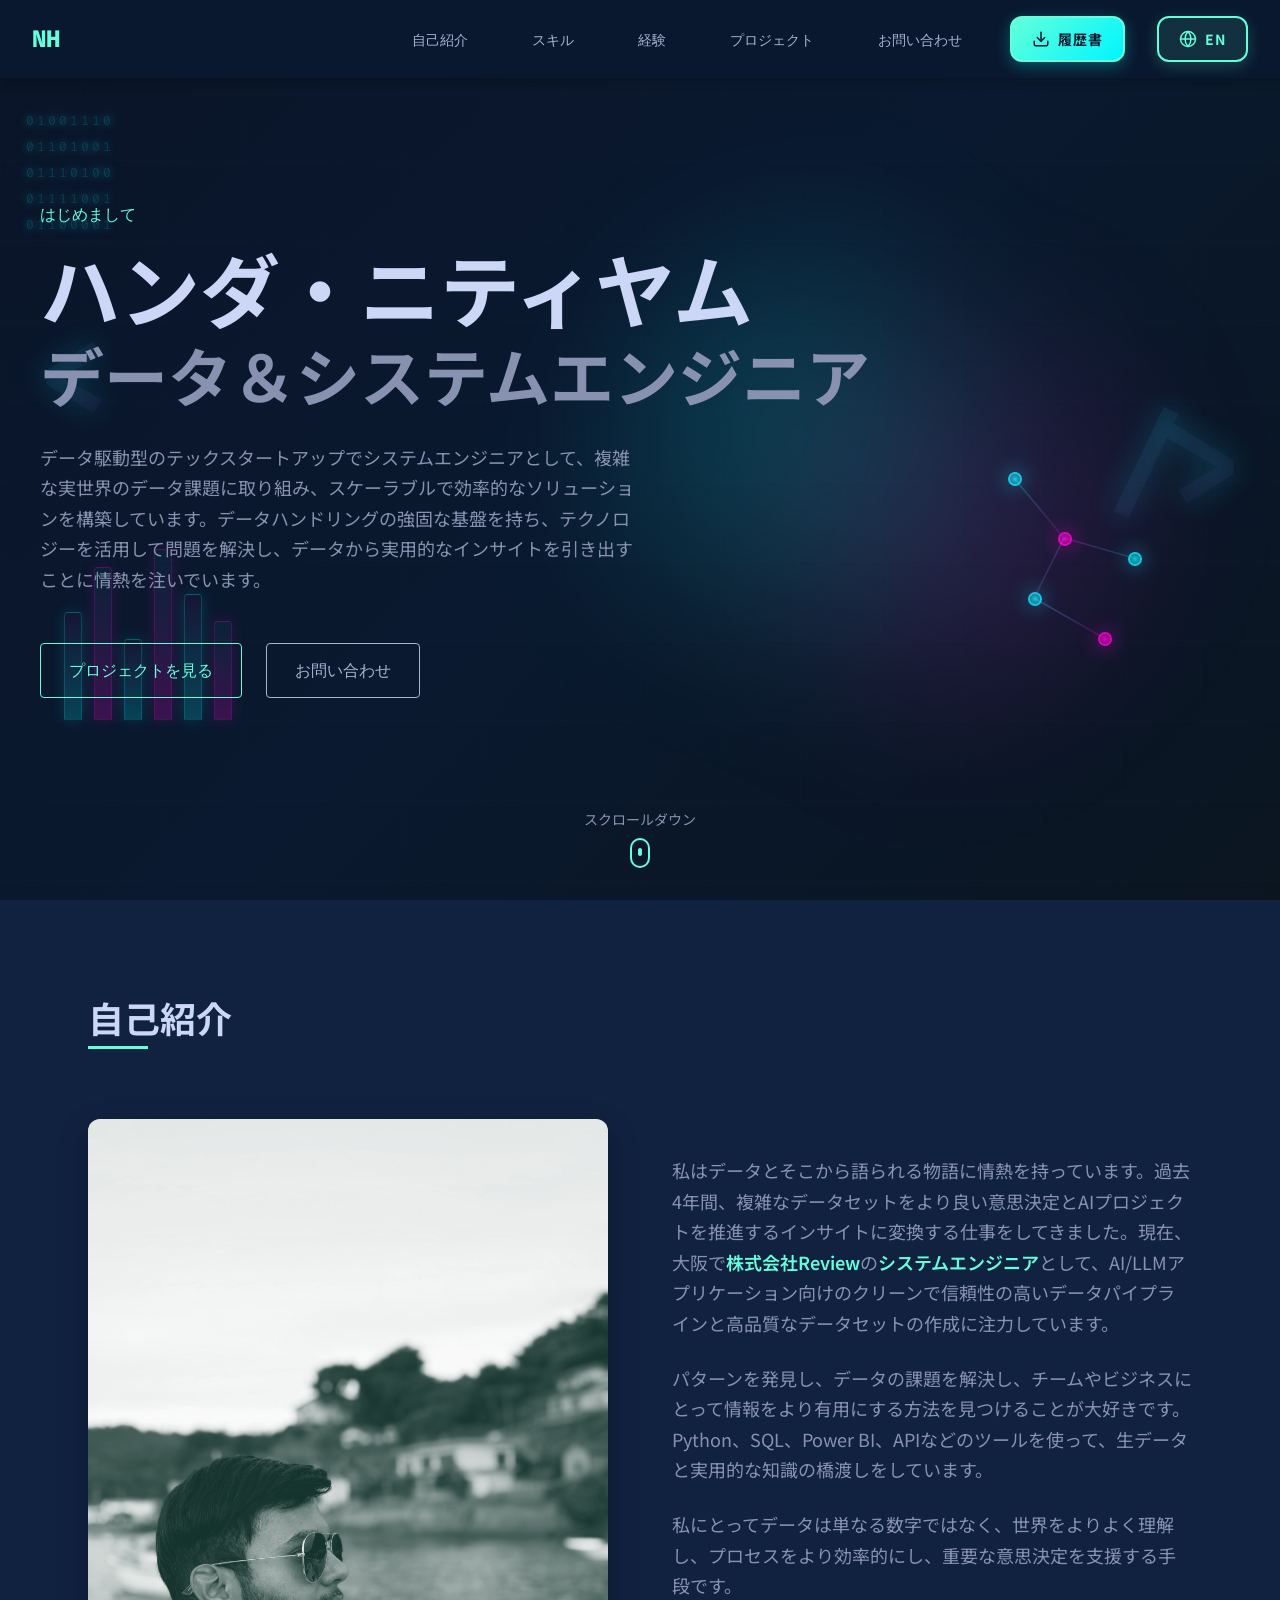
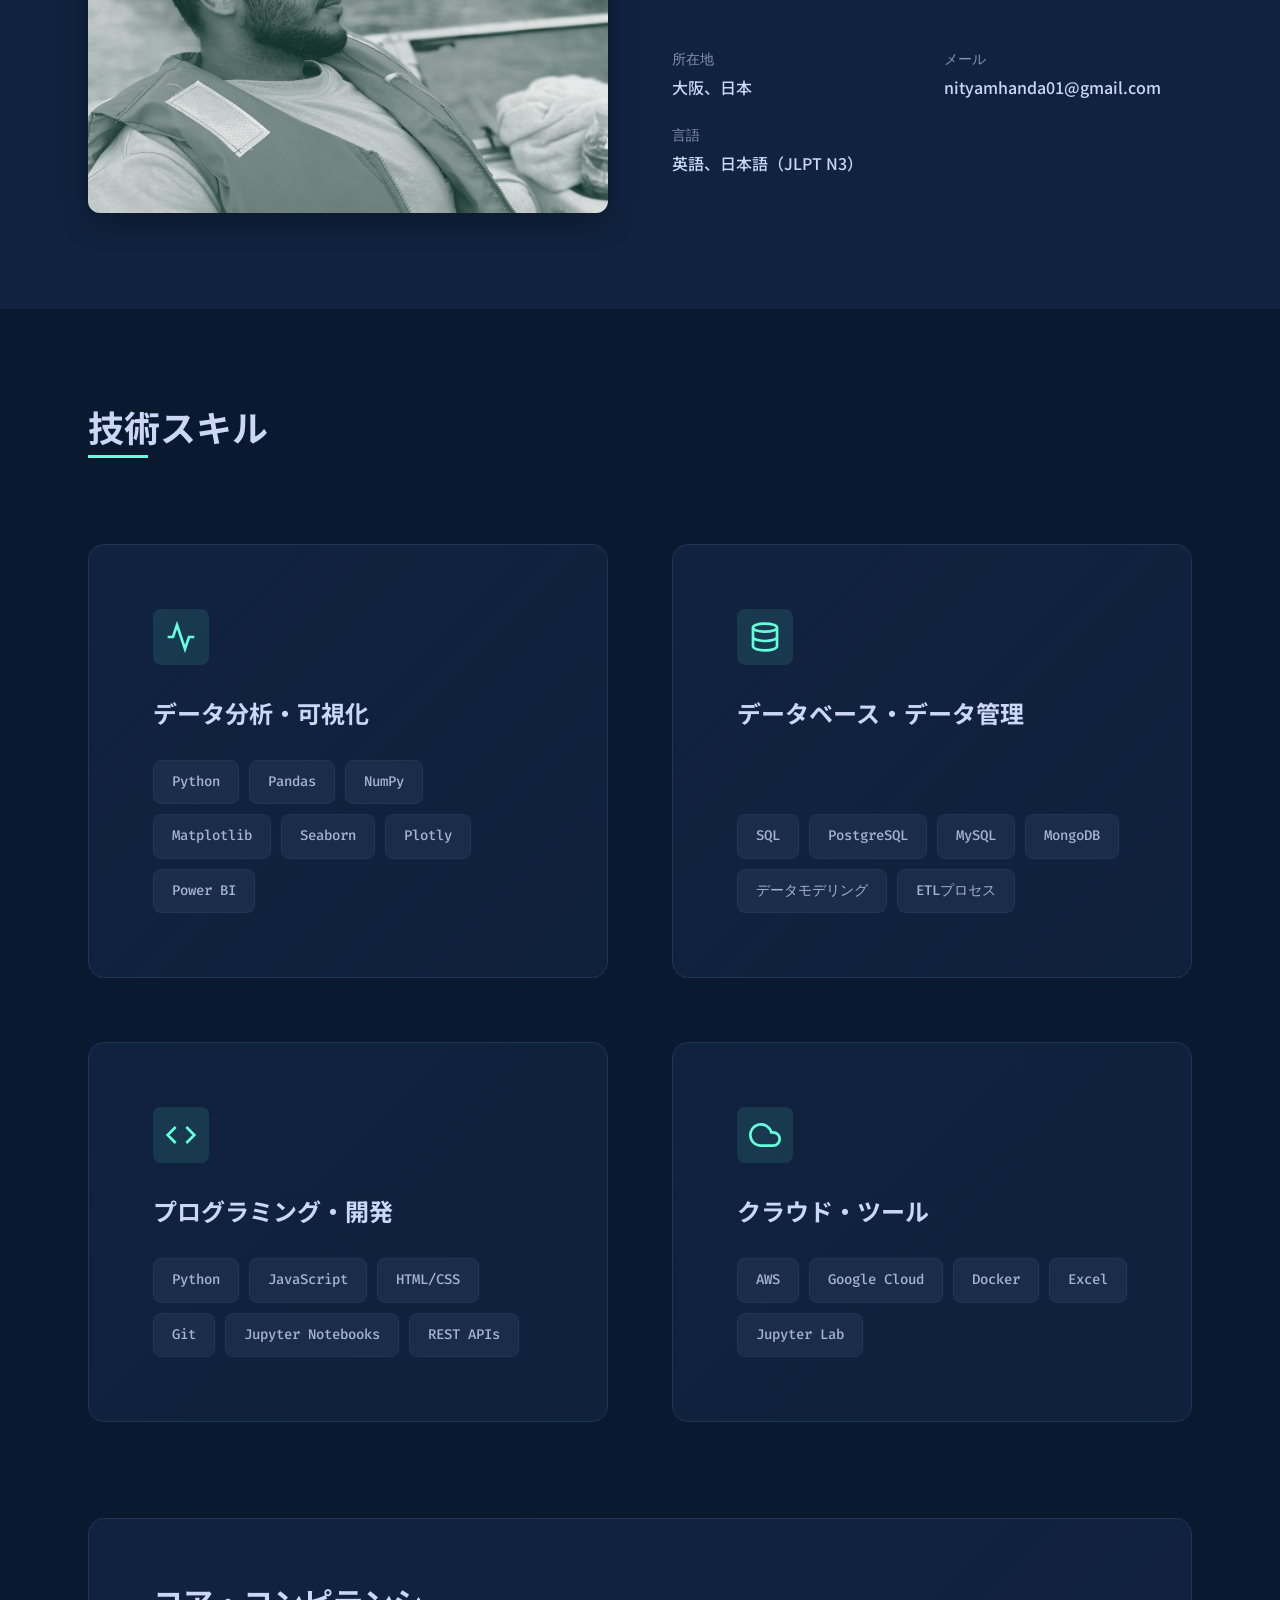
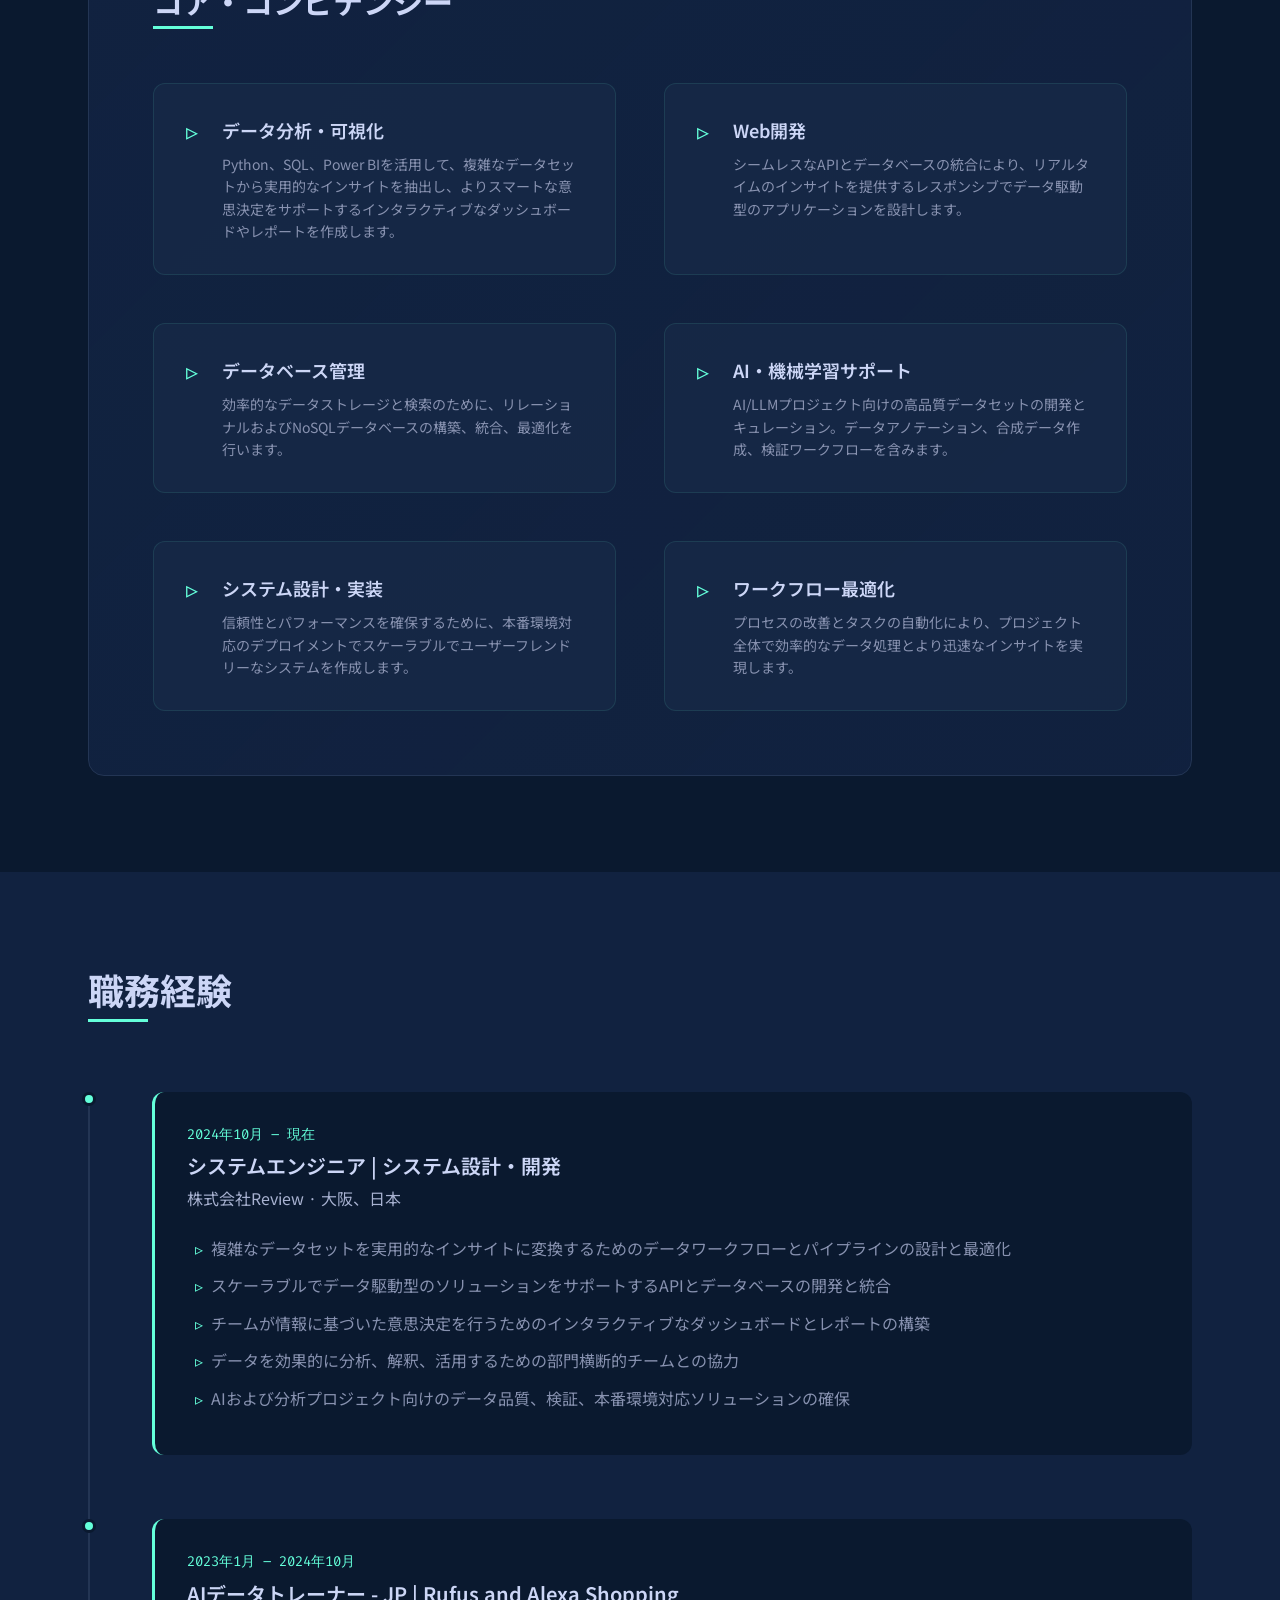
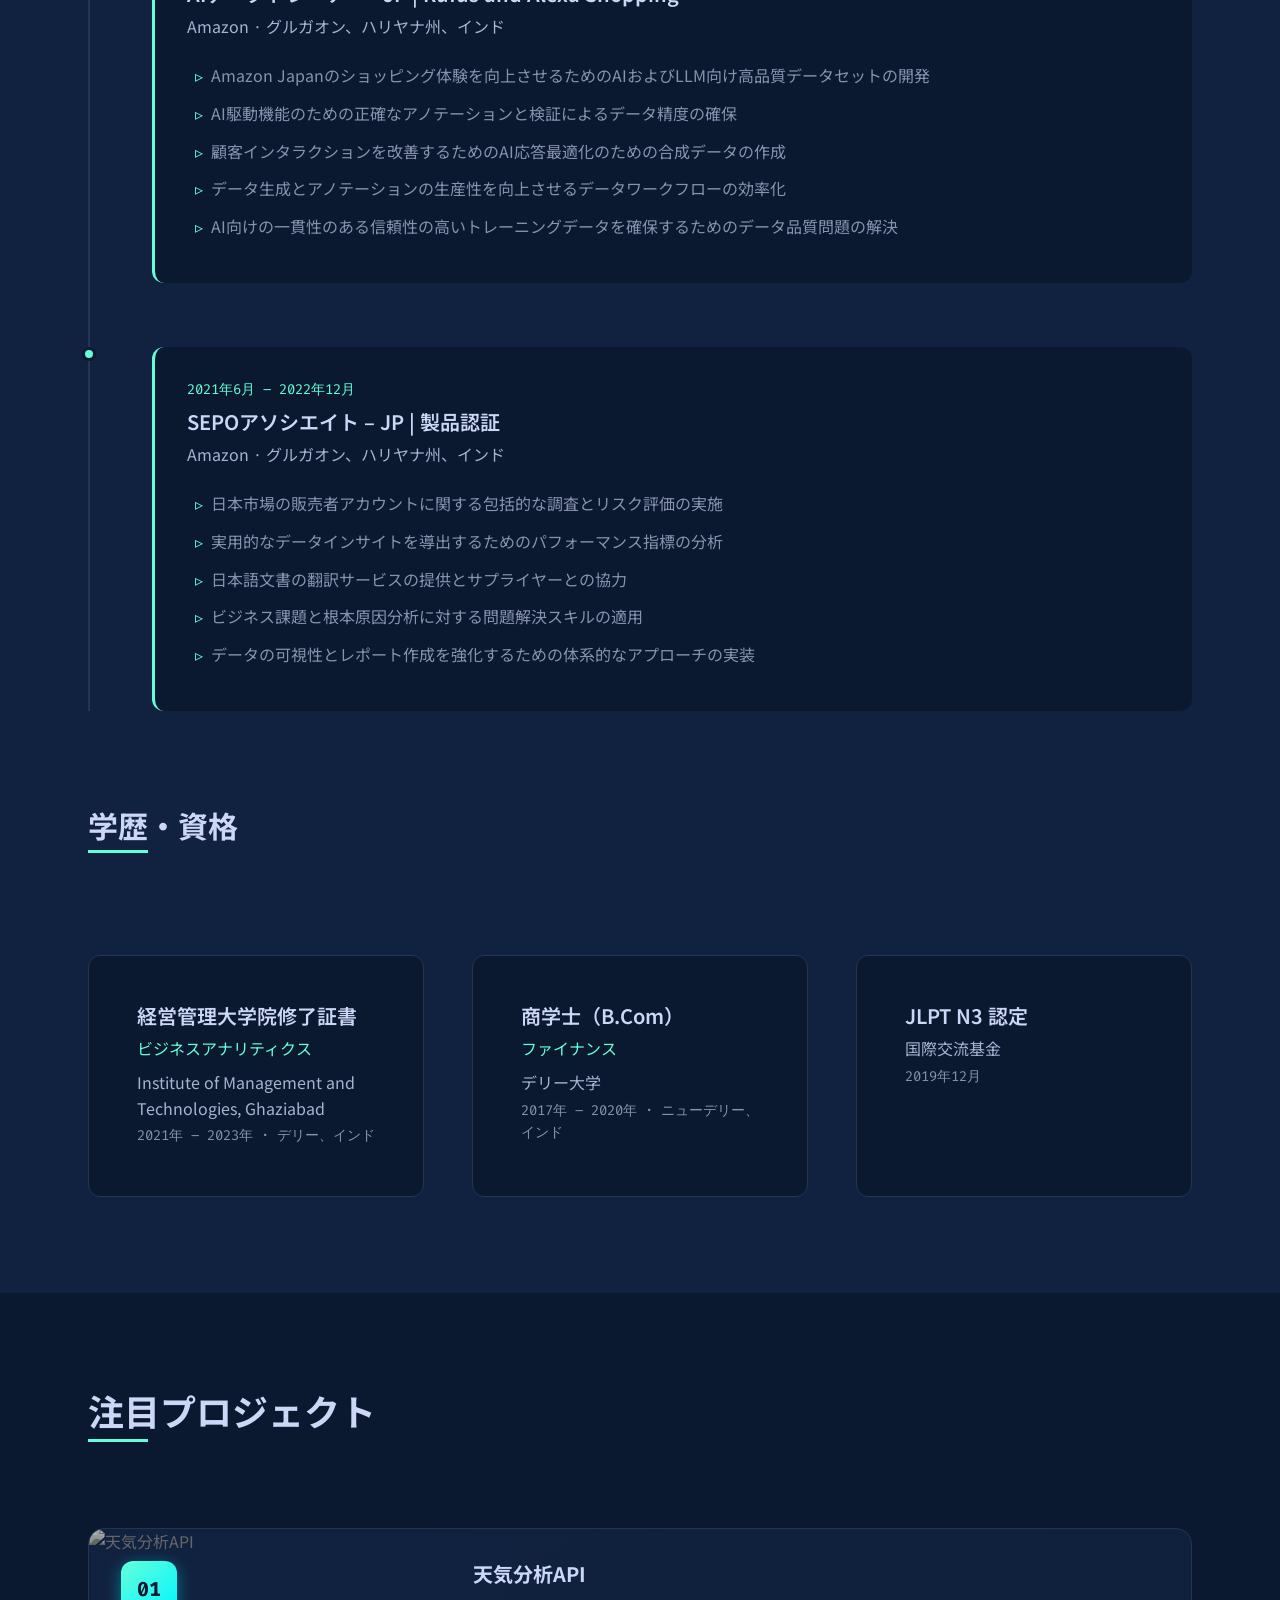
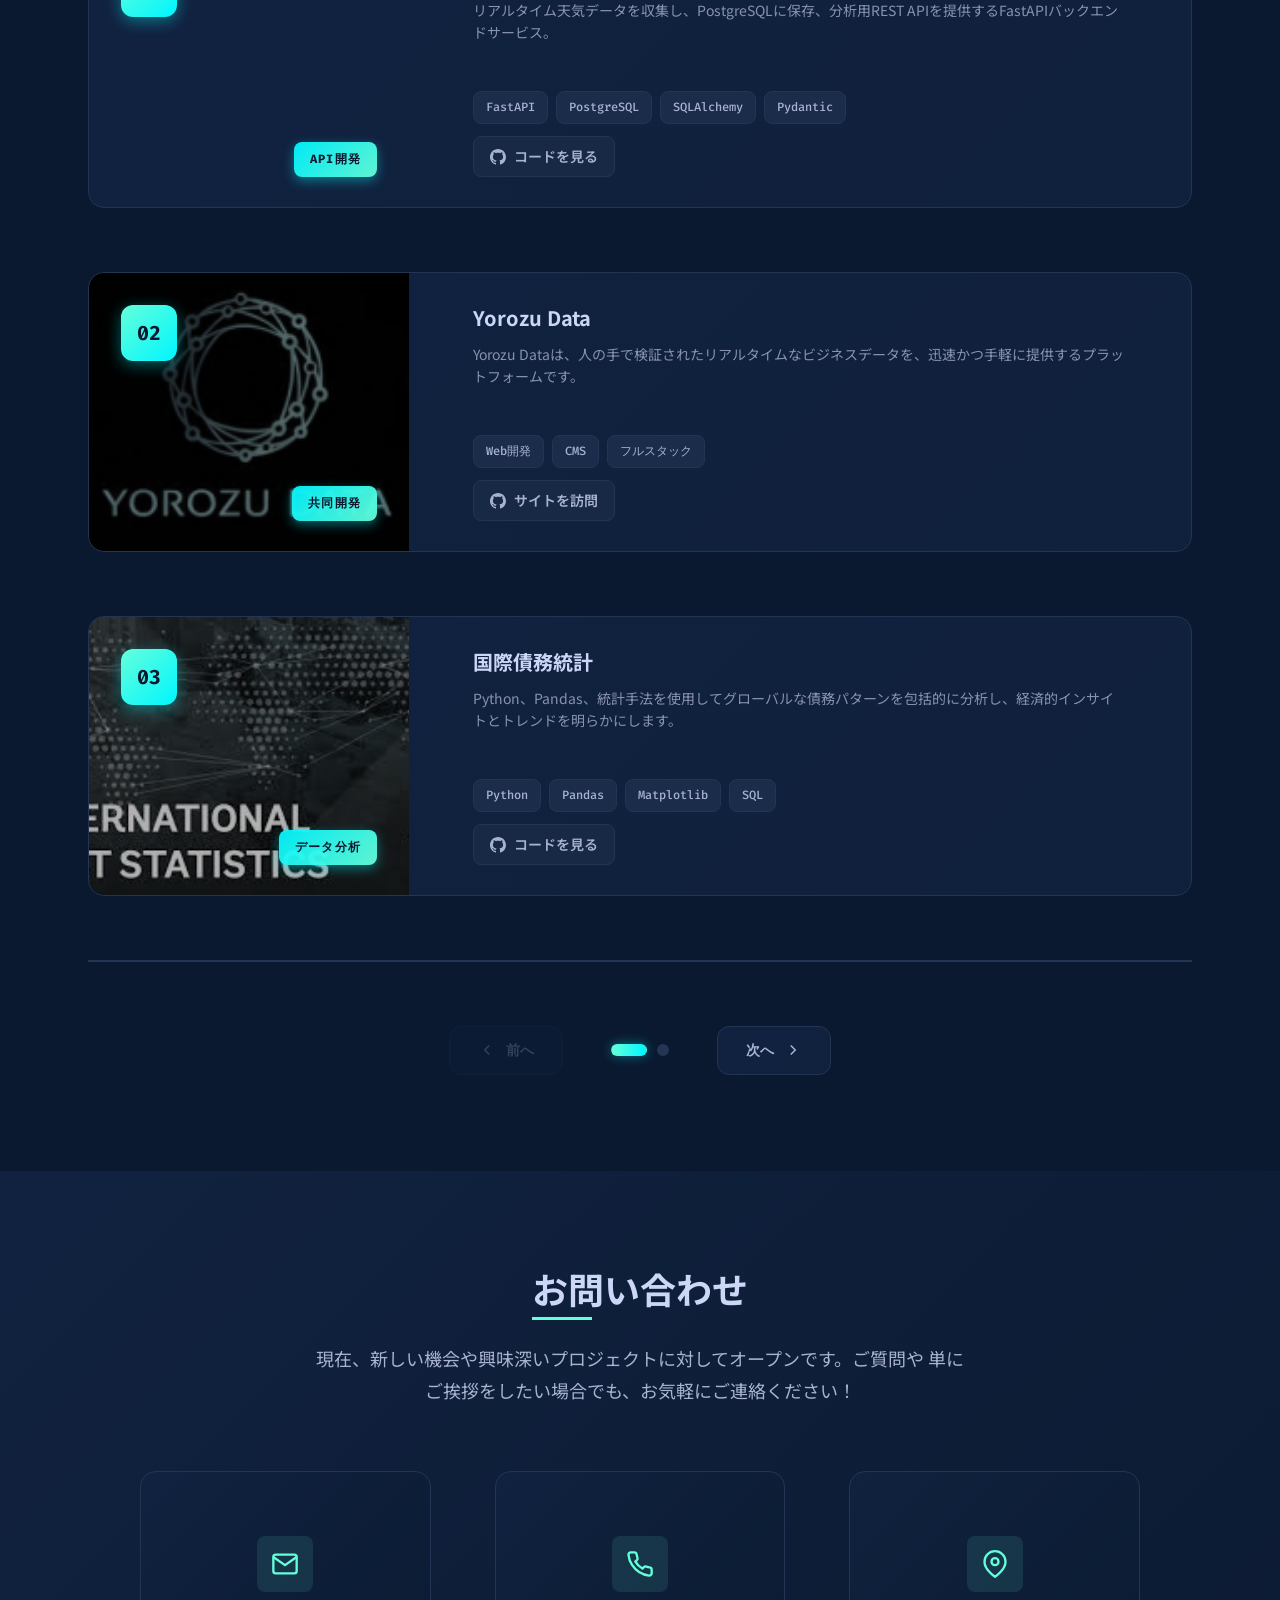
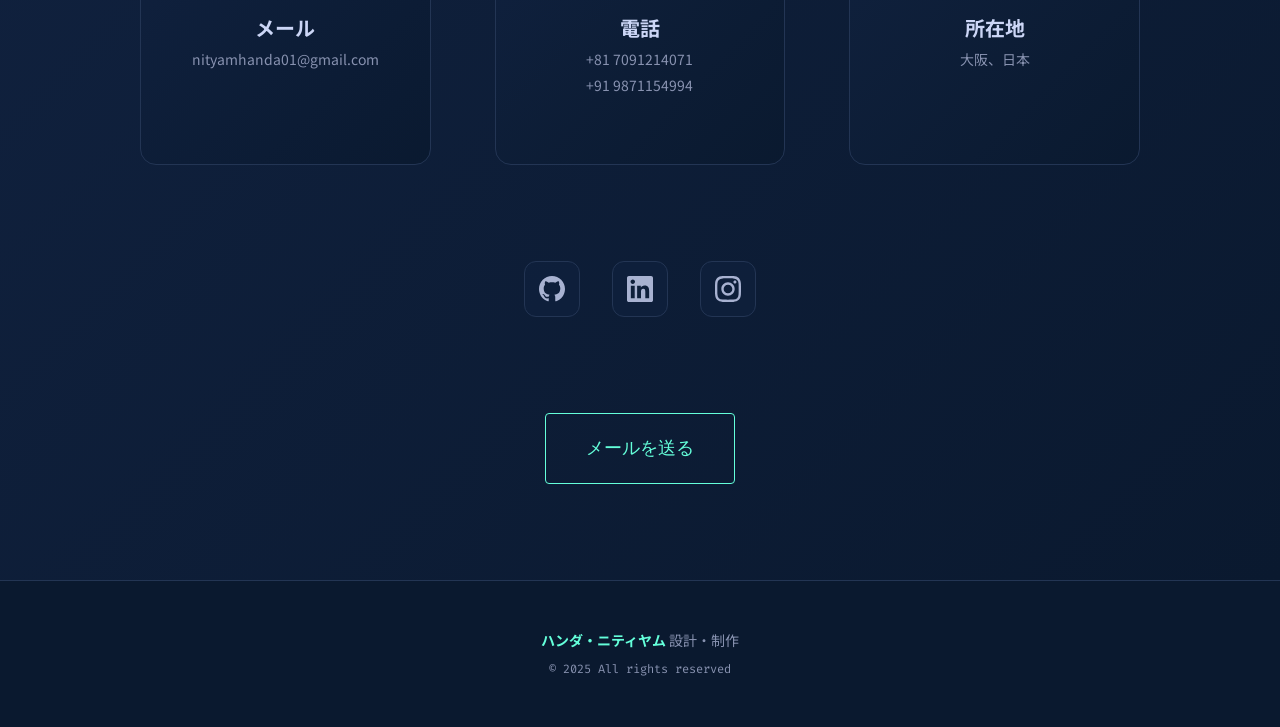
==== commit 49508d78: "description change for web analytics project" ====
--- a/index-jp.html
+++ b/index-jp.html
@@ -29,7 +29,7 @@
     <!-- Navigation -->
     <nav class="navbar" id="navbar">
         <div class="nav-container">
-            <a href="https://nityam713.github.io/Nityam-s-Portfolio/" class="nav-logo">NH</a>
+            <a href="https://nityam713.github.io/Nityam-s-Portfolio/" target="_blank" rel="noopener noreferrer" class="nav-logo">NH</a>
             <ul class="nav-menu">
                 <li class="nav-item"><a href="#about" class="nav-link">自己紹介</a></li>
                 <li class="nav-item"><a href="#skills" class="nav-link">スキル</a></li>
@@ -413,7 +413,7 @@
                     <div class="project-content">
                         <h3 class="project-title">天気分析API</h3>
                         <p class="project-description">
-                            OpenWeather APIからリアルタイムの天気データを収集し、PostgreSQLに履歴スナップショットを保存し、トレンド分析とインサイトのための分析対応REST APIを提供するFastAPIベースのバックエンドサービス。
+                            リアルタイム天気データを収集し、PostgreSQLに保存、分析用REST APIを提供するFastAPIバックエンドサービス。
                         </p>
                         <div class="project-tech">
                             <span class="tech-tag">FastAPI</span>
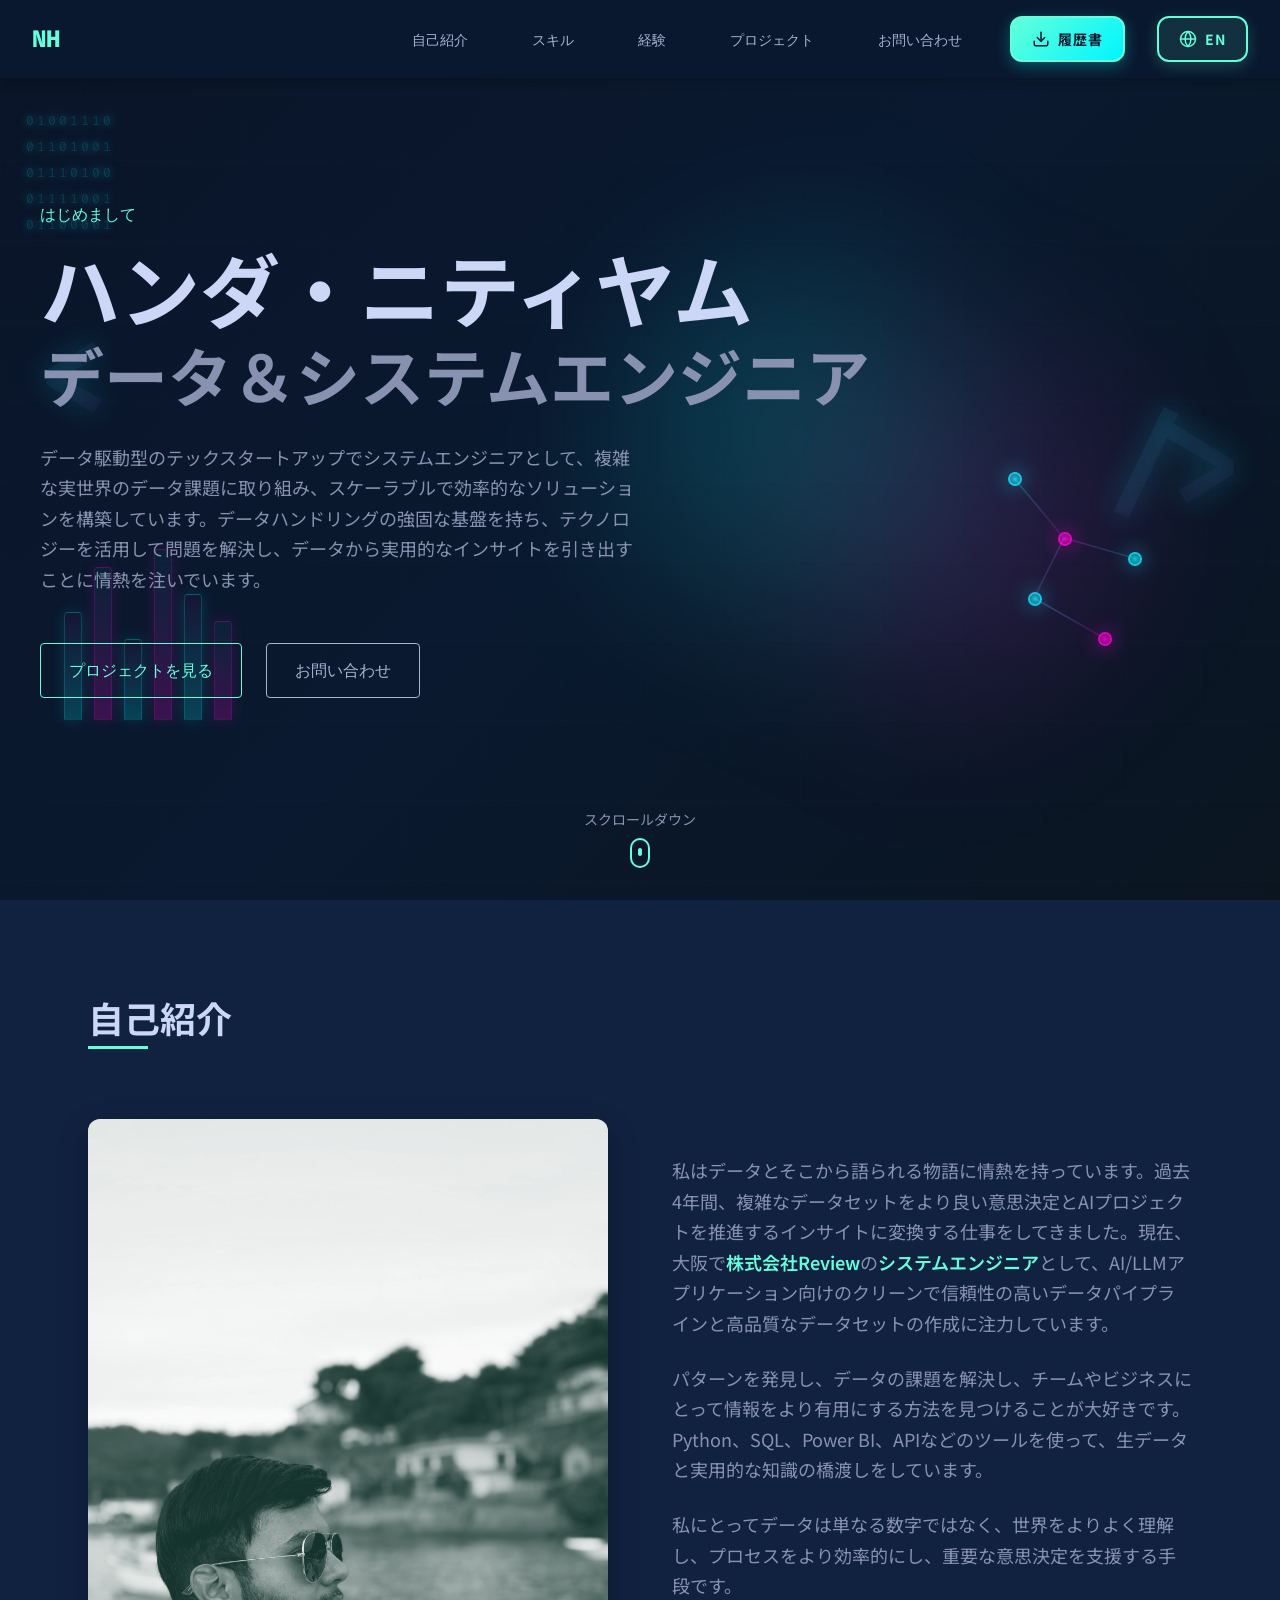
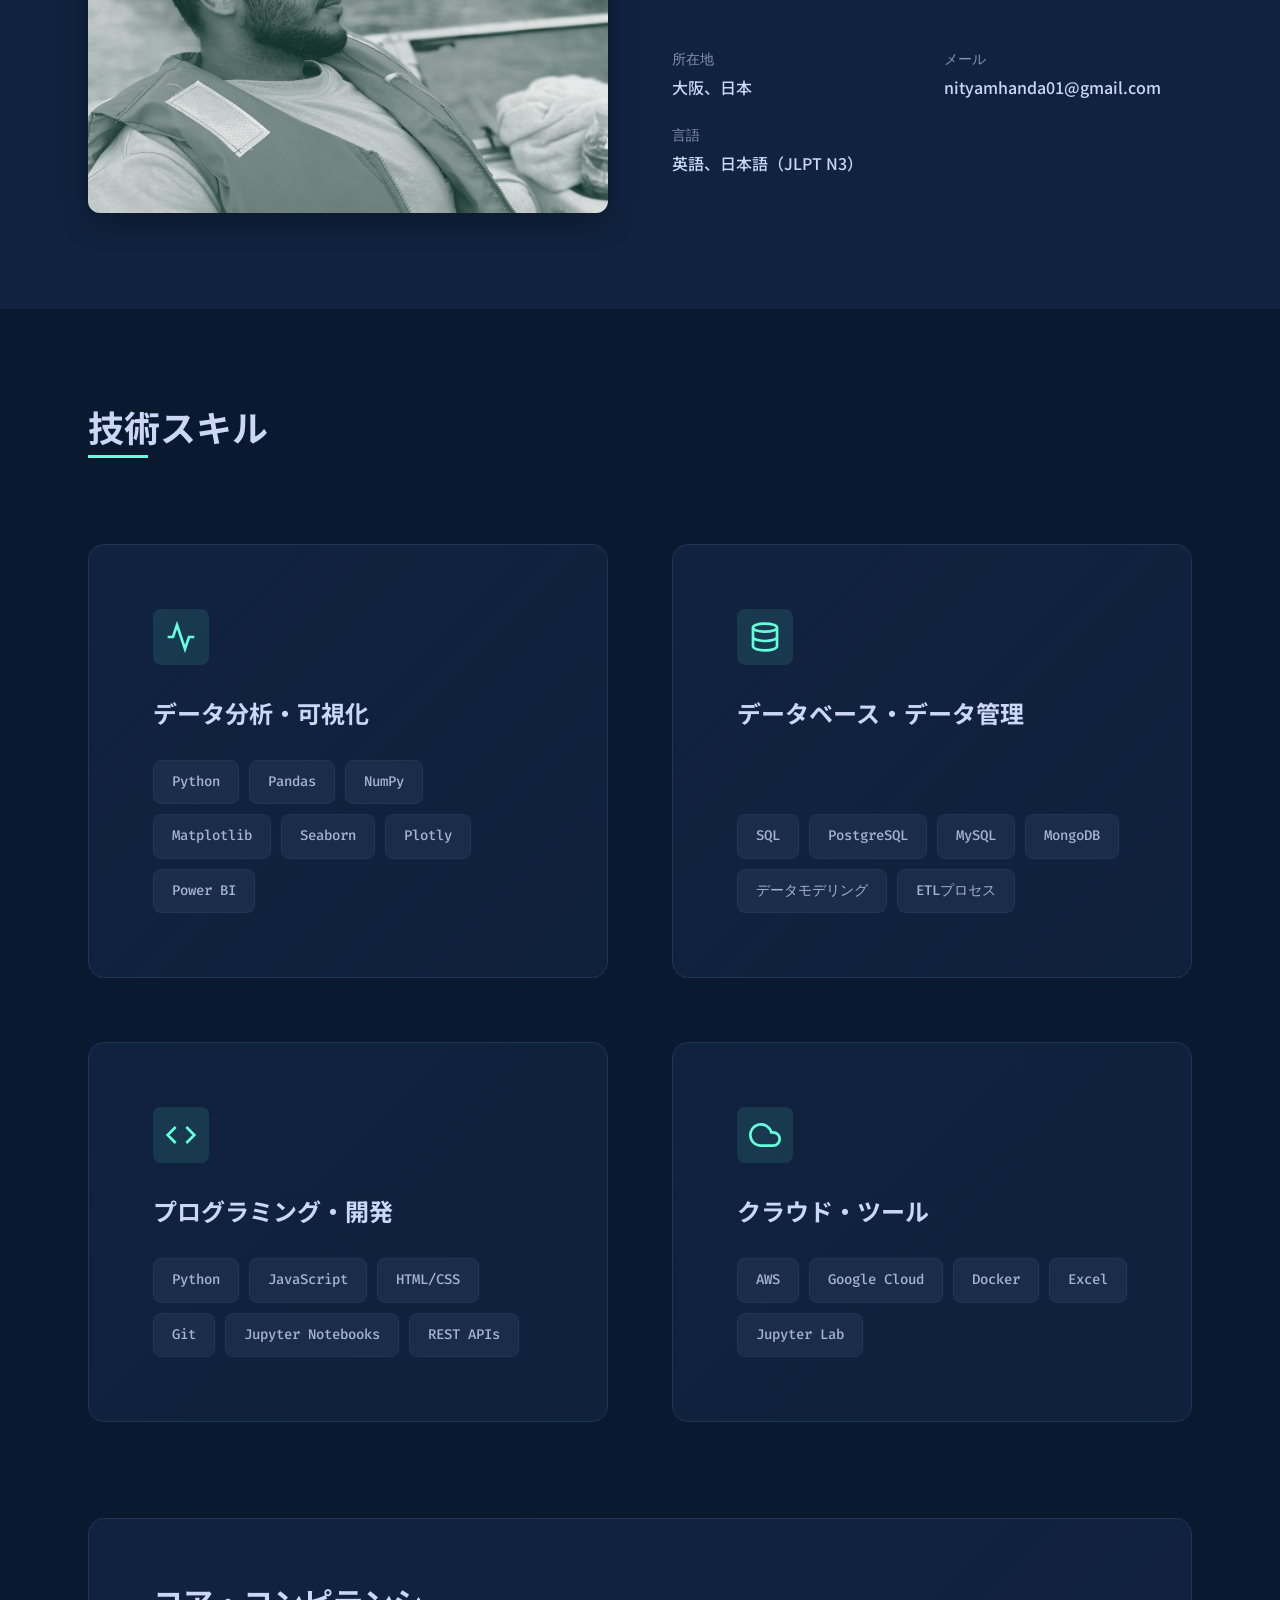
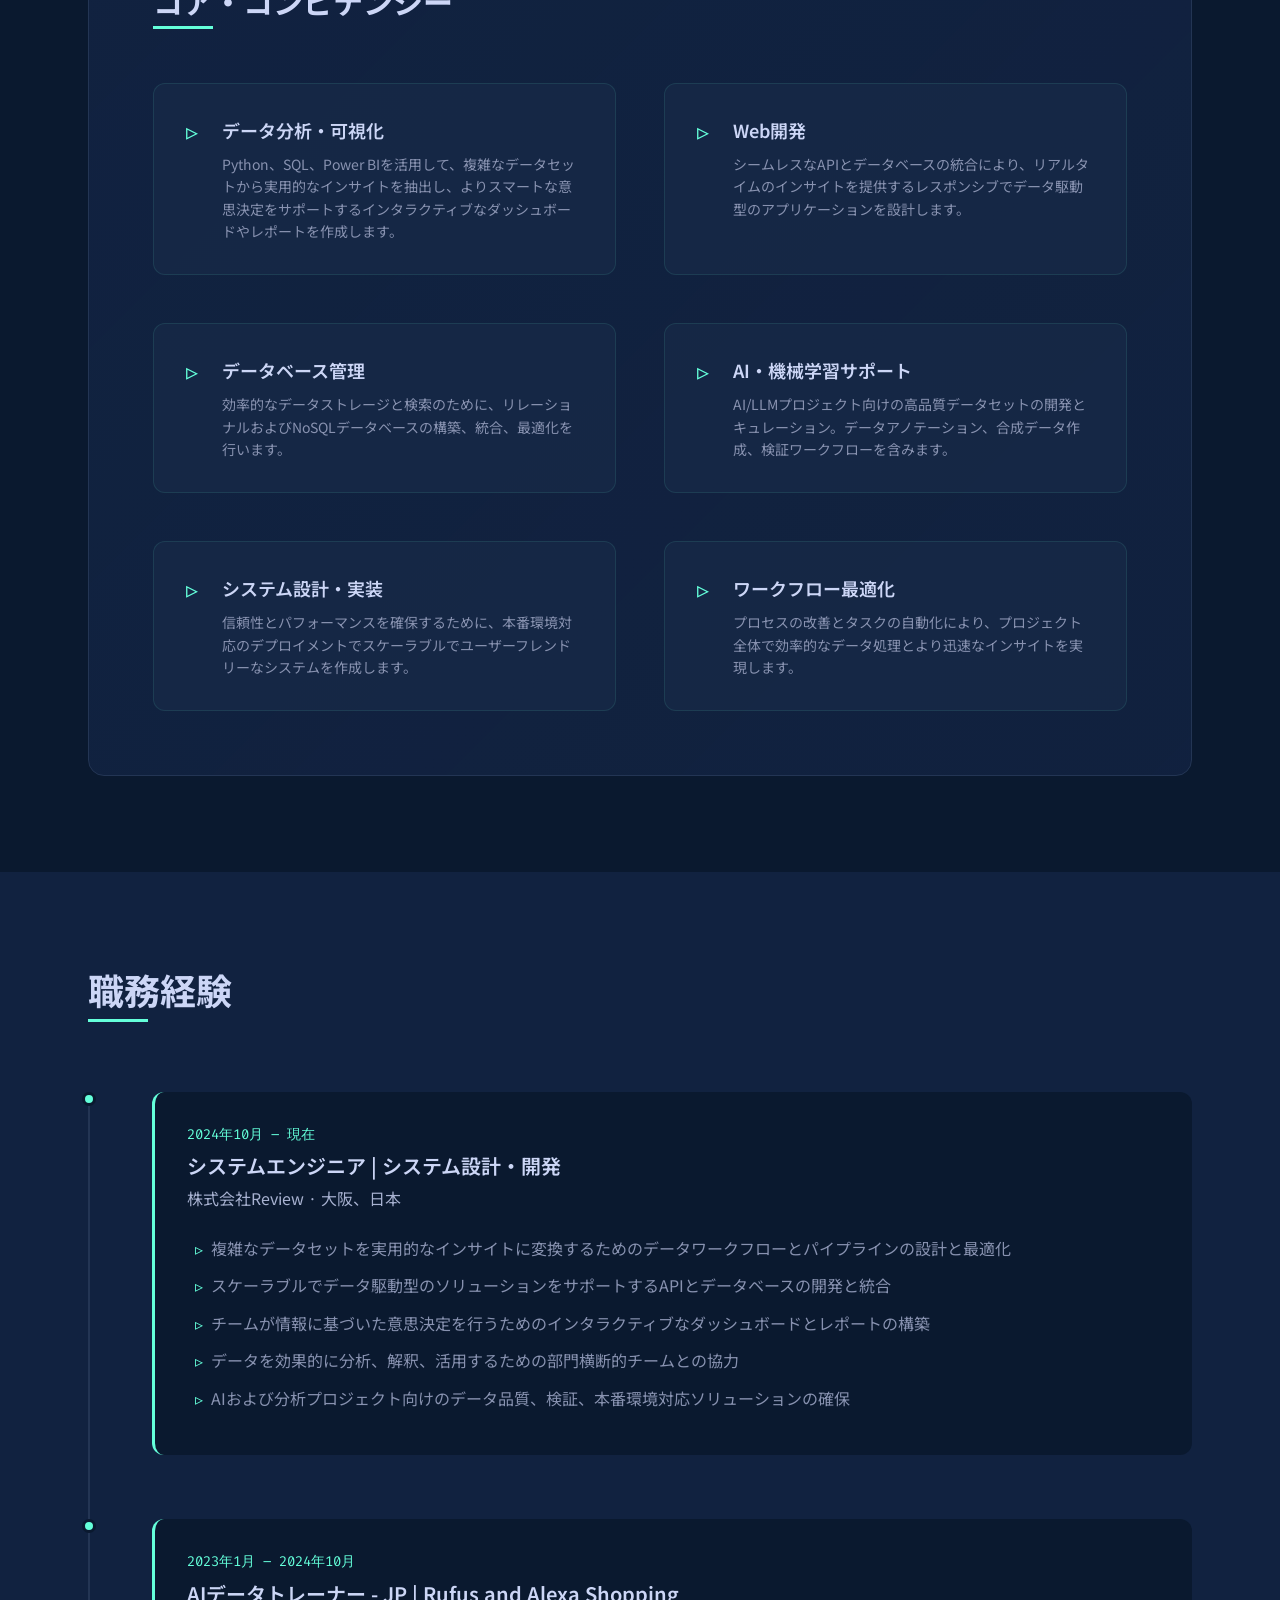
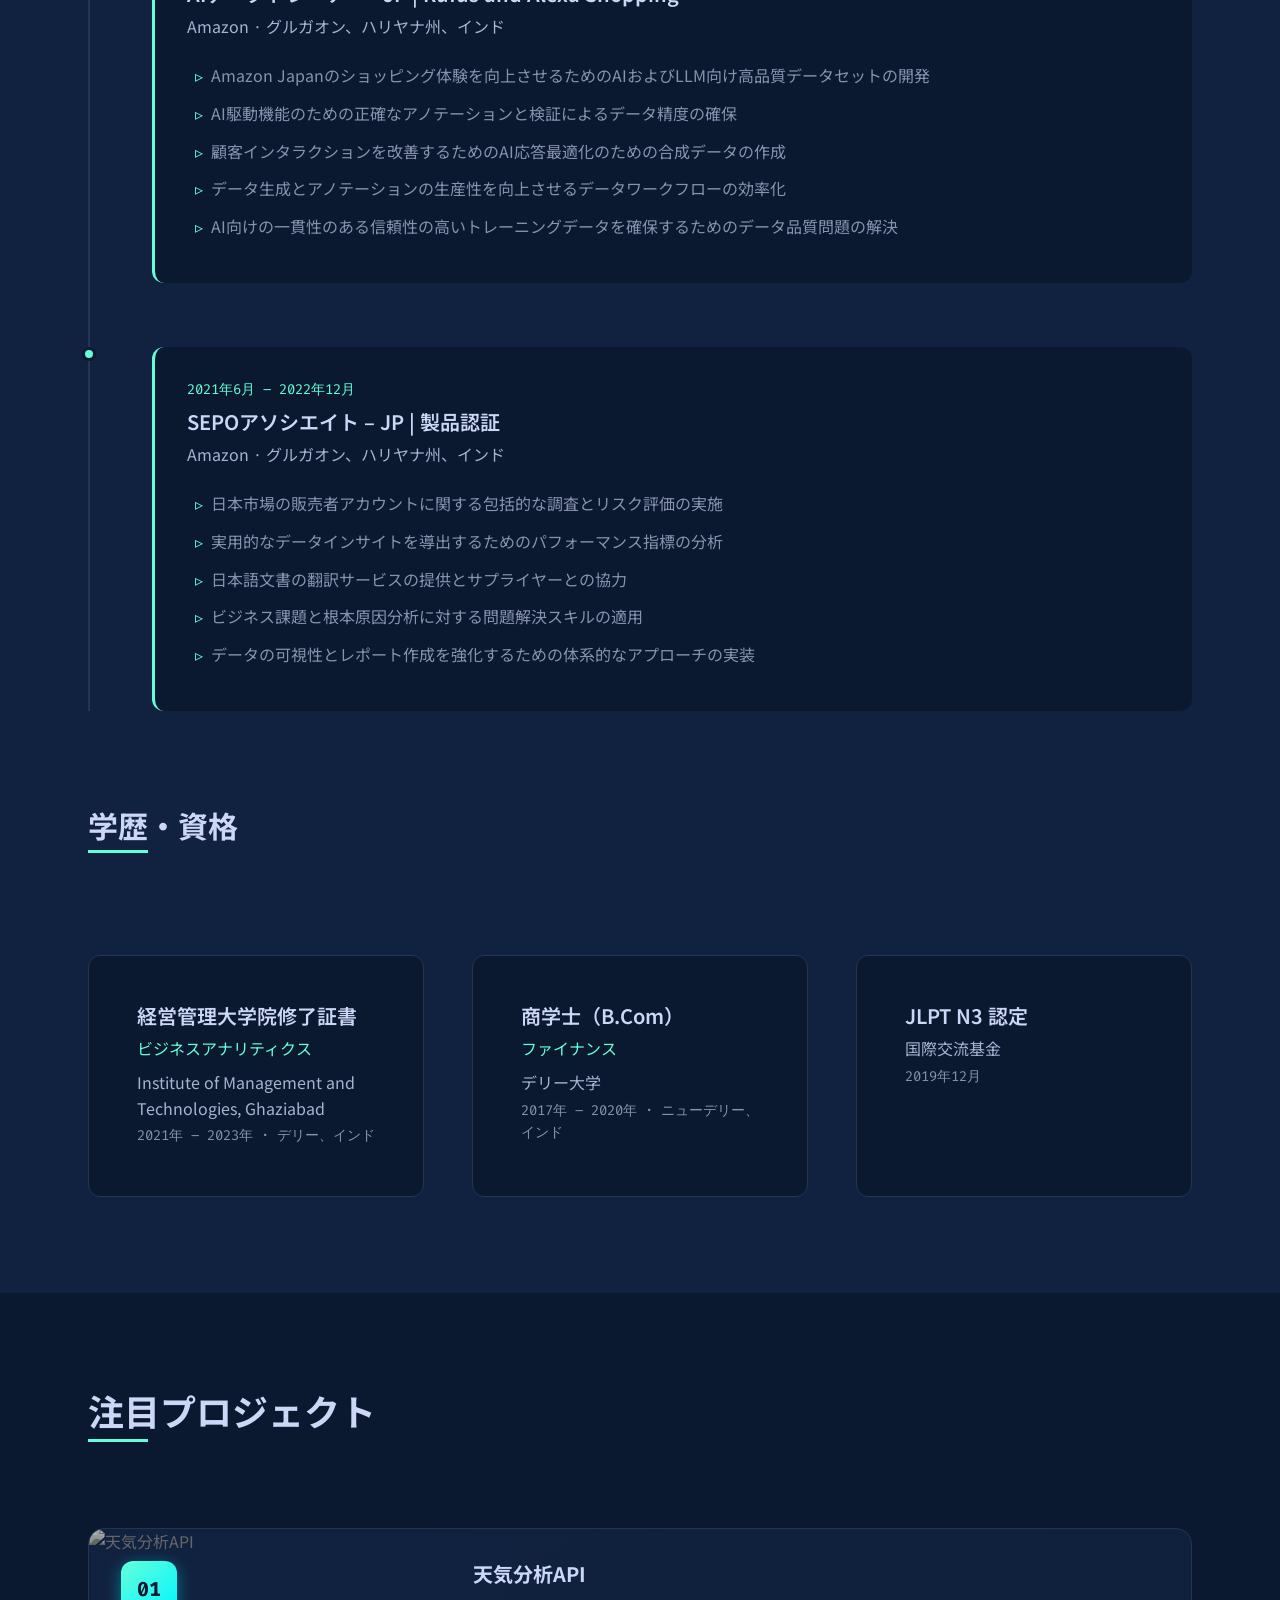
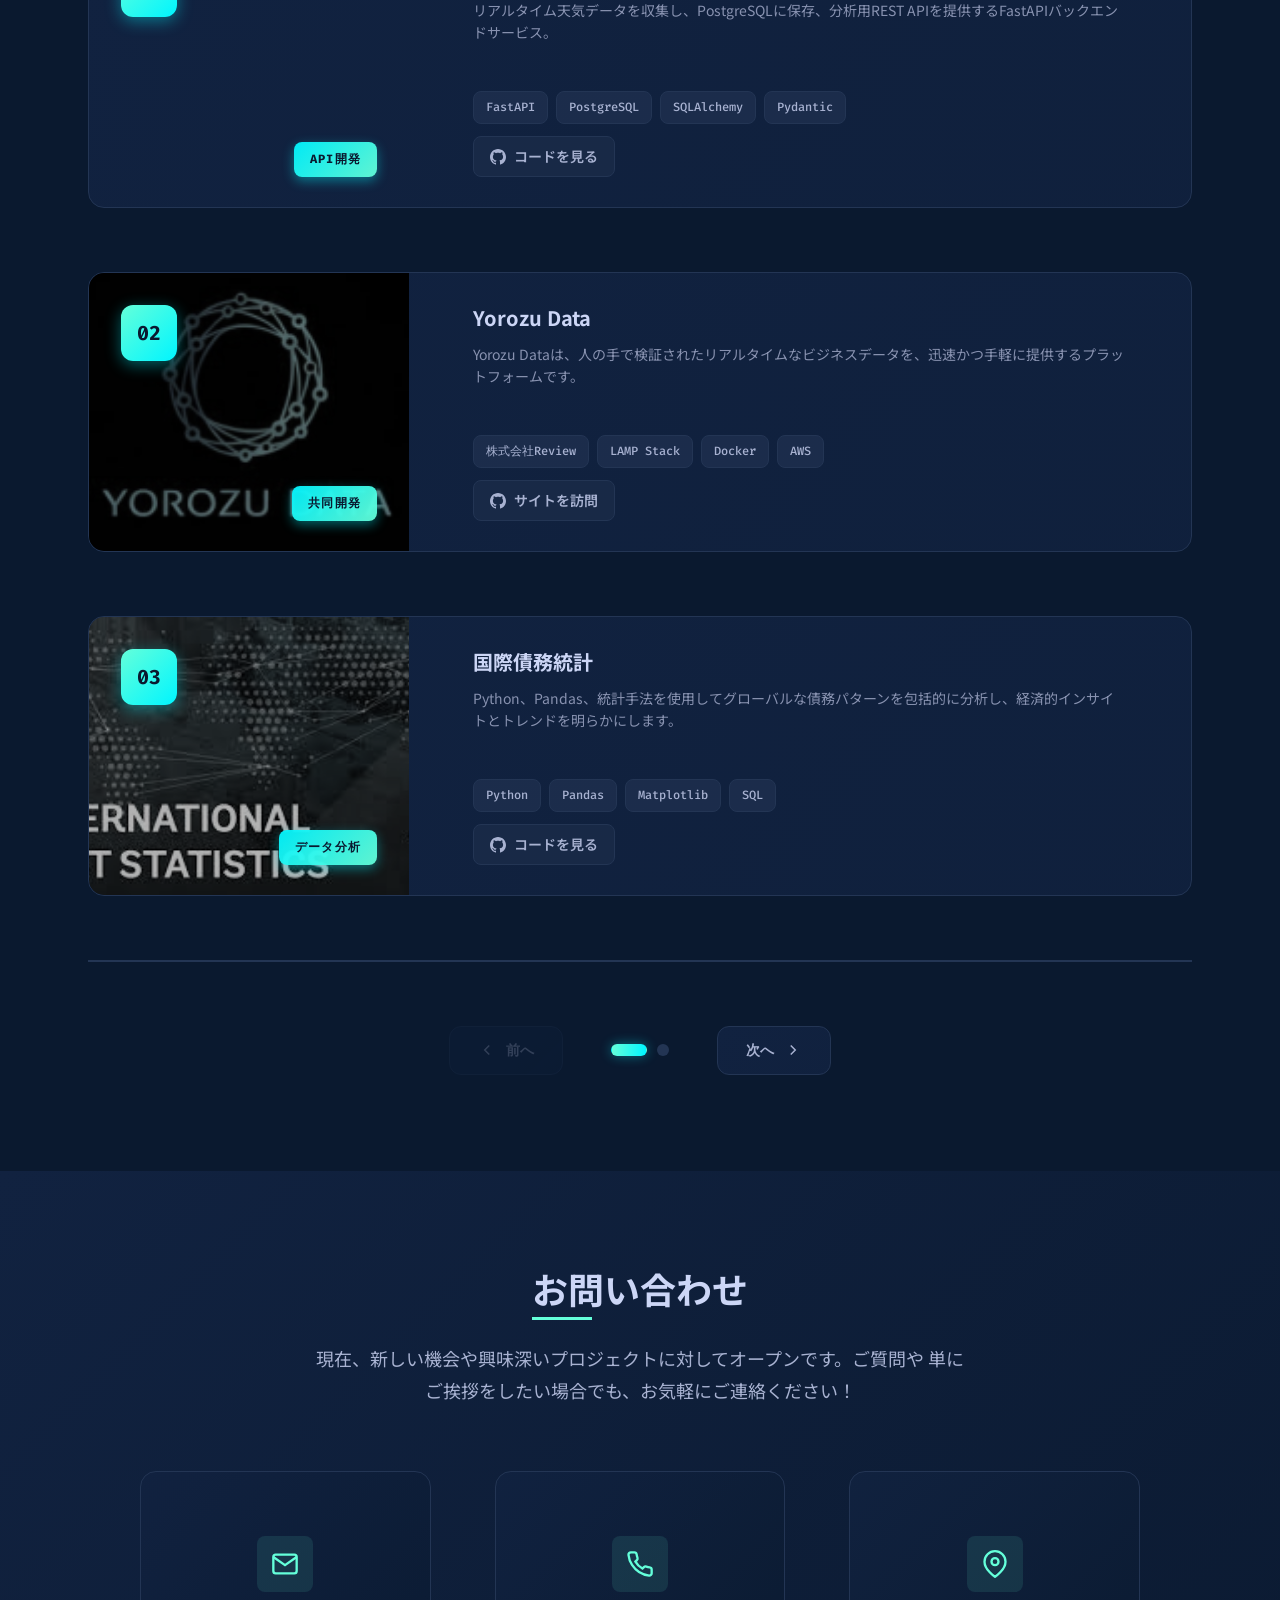
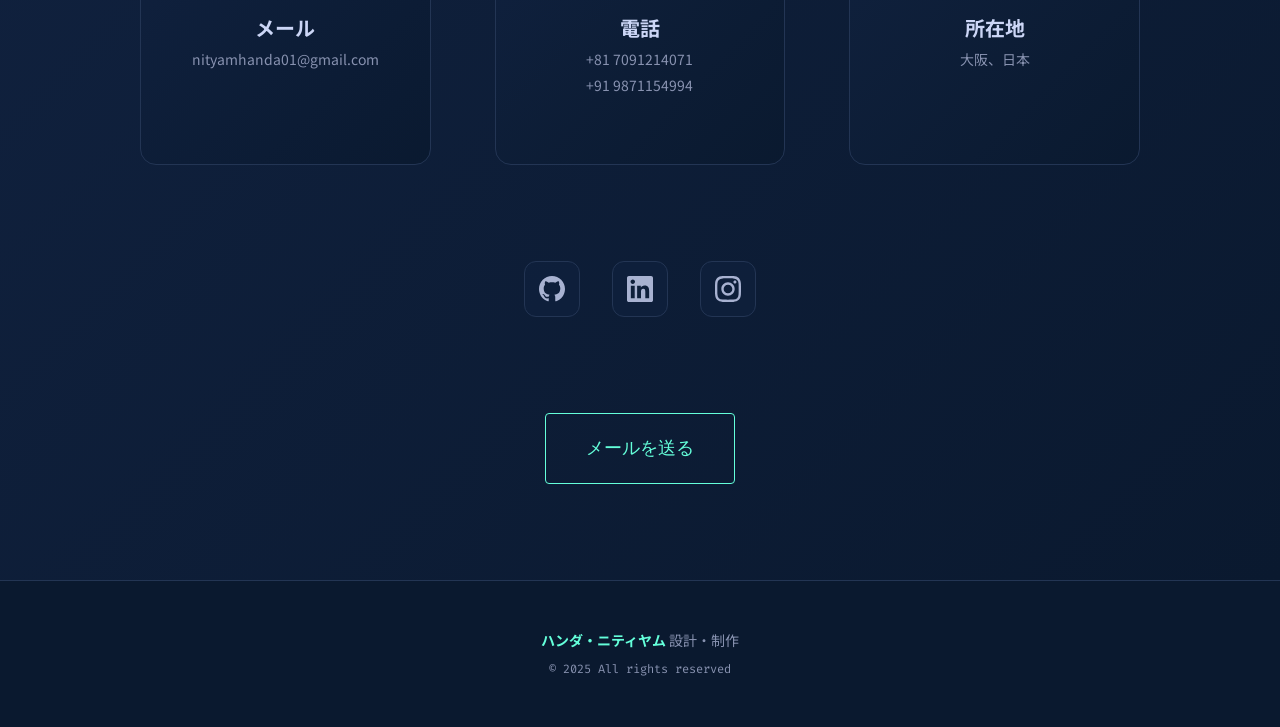
==== commit 2d2ac562: "added new links to the yorozu data project" ====
--- a/index-jp.html
+++ b/index-jp.html
@@ -447,9 +447,10 @@
                             Yorozu Dataは、人の手で検証されたリアルタイムなビジネスデータを、迅速かつ手軽に提供するプラットフォームです。
                         </p>
                         <div class="project-tech">
-                            <span class="tech-tag">Web開発</span>
-                            <span class="tech-tag">CMS</span>
-                            <span class="tech-tag">フルスタック</span>
+                            <a href="https://re-view.jp/corporate/#com05:~:text=%E3%82%8C%E3%81%9F%E3%81%A8%E3%81%8D-,%E3%82%B7%E3%82%B9%E3%83%86%E3%83%A0%E3%82%BD%E3%83%AA%E3%83%A5%E3%83%BC%E3%82%B7%E3%83%A7%E3%83%B3%0A%E3%82%A8%E3%83%B3%E3%82%B8%E3%83%8B%E3%82%A2,Handa%20Nityam,-%E3%82%A4%E3%83%B3%E3%83%89%E5%87%BA%E8%BA%AB%E3%80%82Amazon" target="_blank" rel="noopener noreferrer" class="tech-tag" style="cursor: pointer;">株式会社Review</a>
+                            <span class="tech-tag">LAMP Stack</span>
+                            <span class="tech-tag">Docker</span>
+                            <span class="tech-tag">AWS</span>
                         </div>
                         <div class="project-links">
                             <a href="https://yorozu-data.com/" target="_blank" rel="noopener noreferrer" class="project-link">
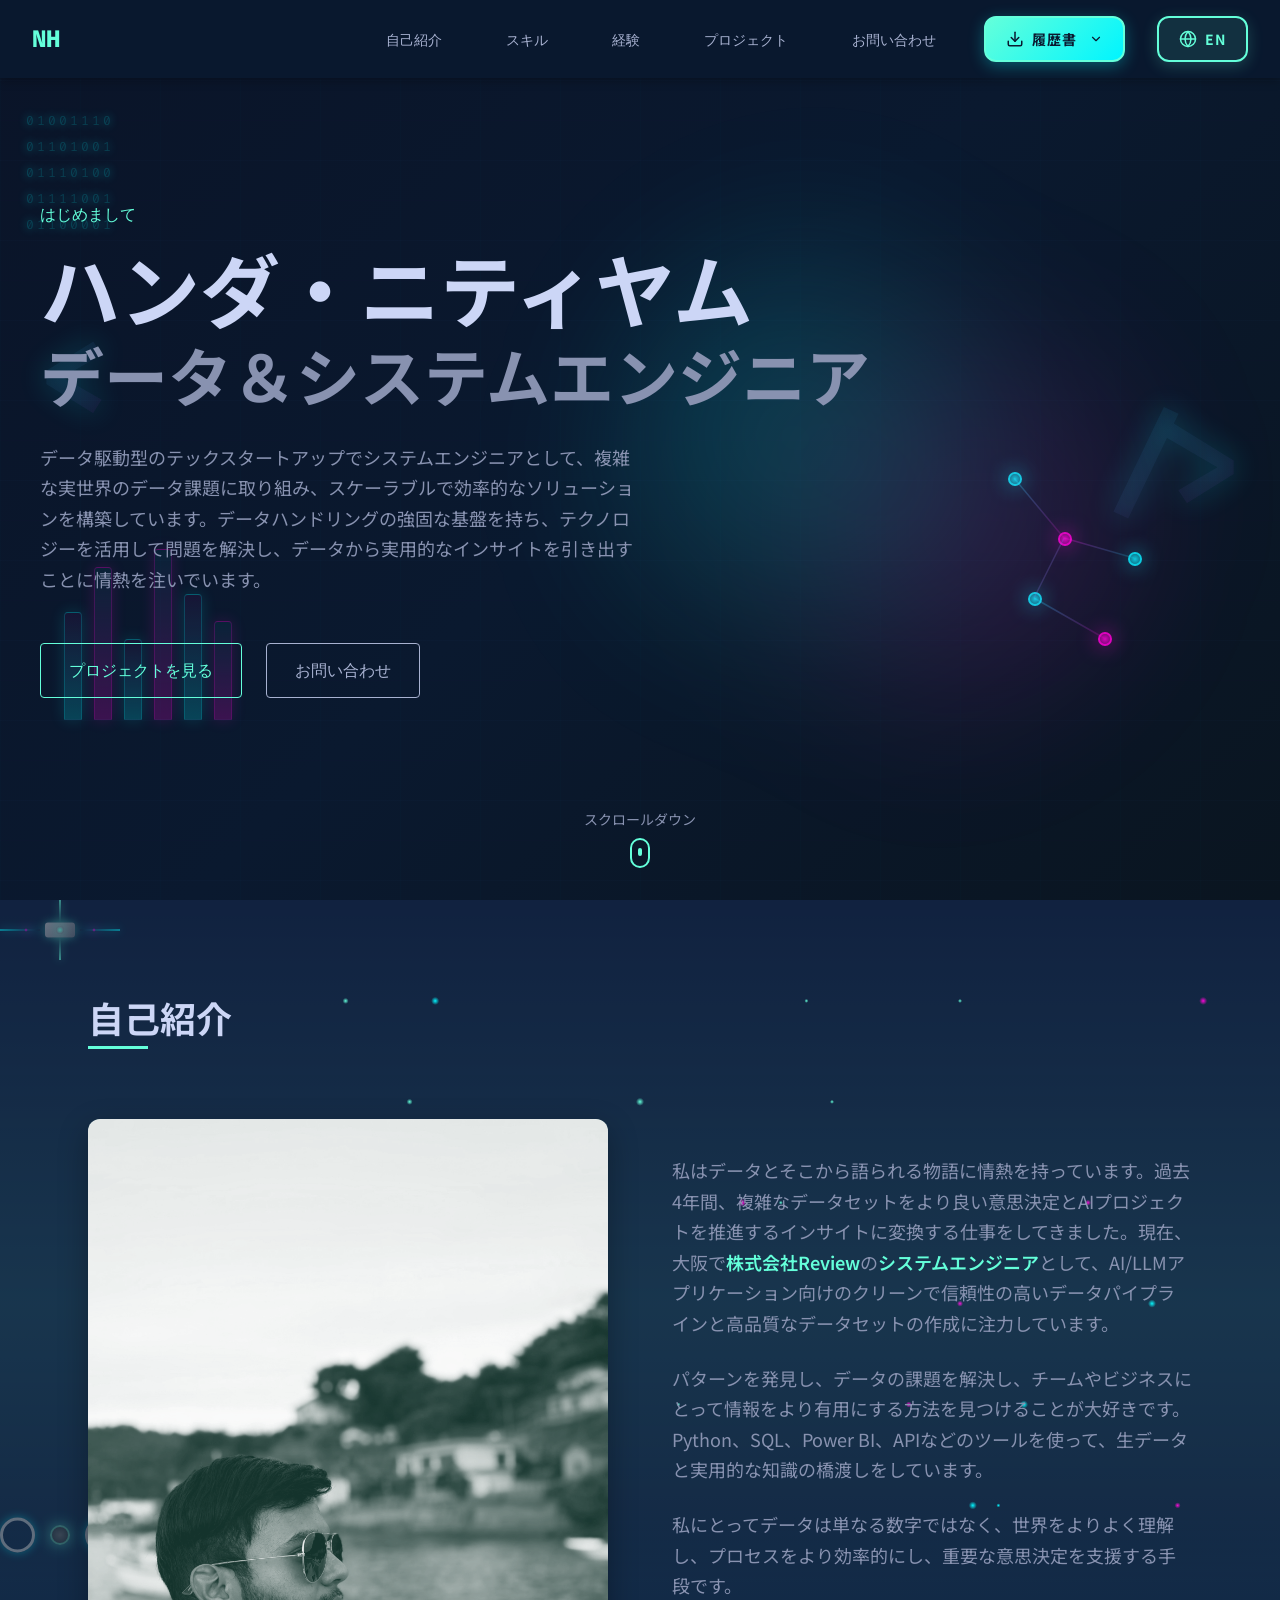
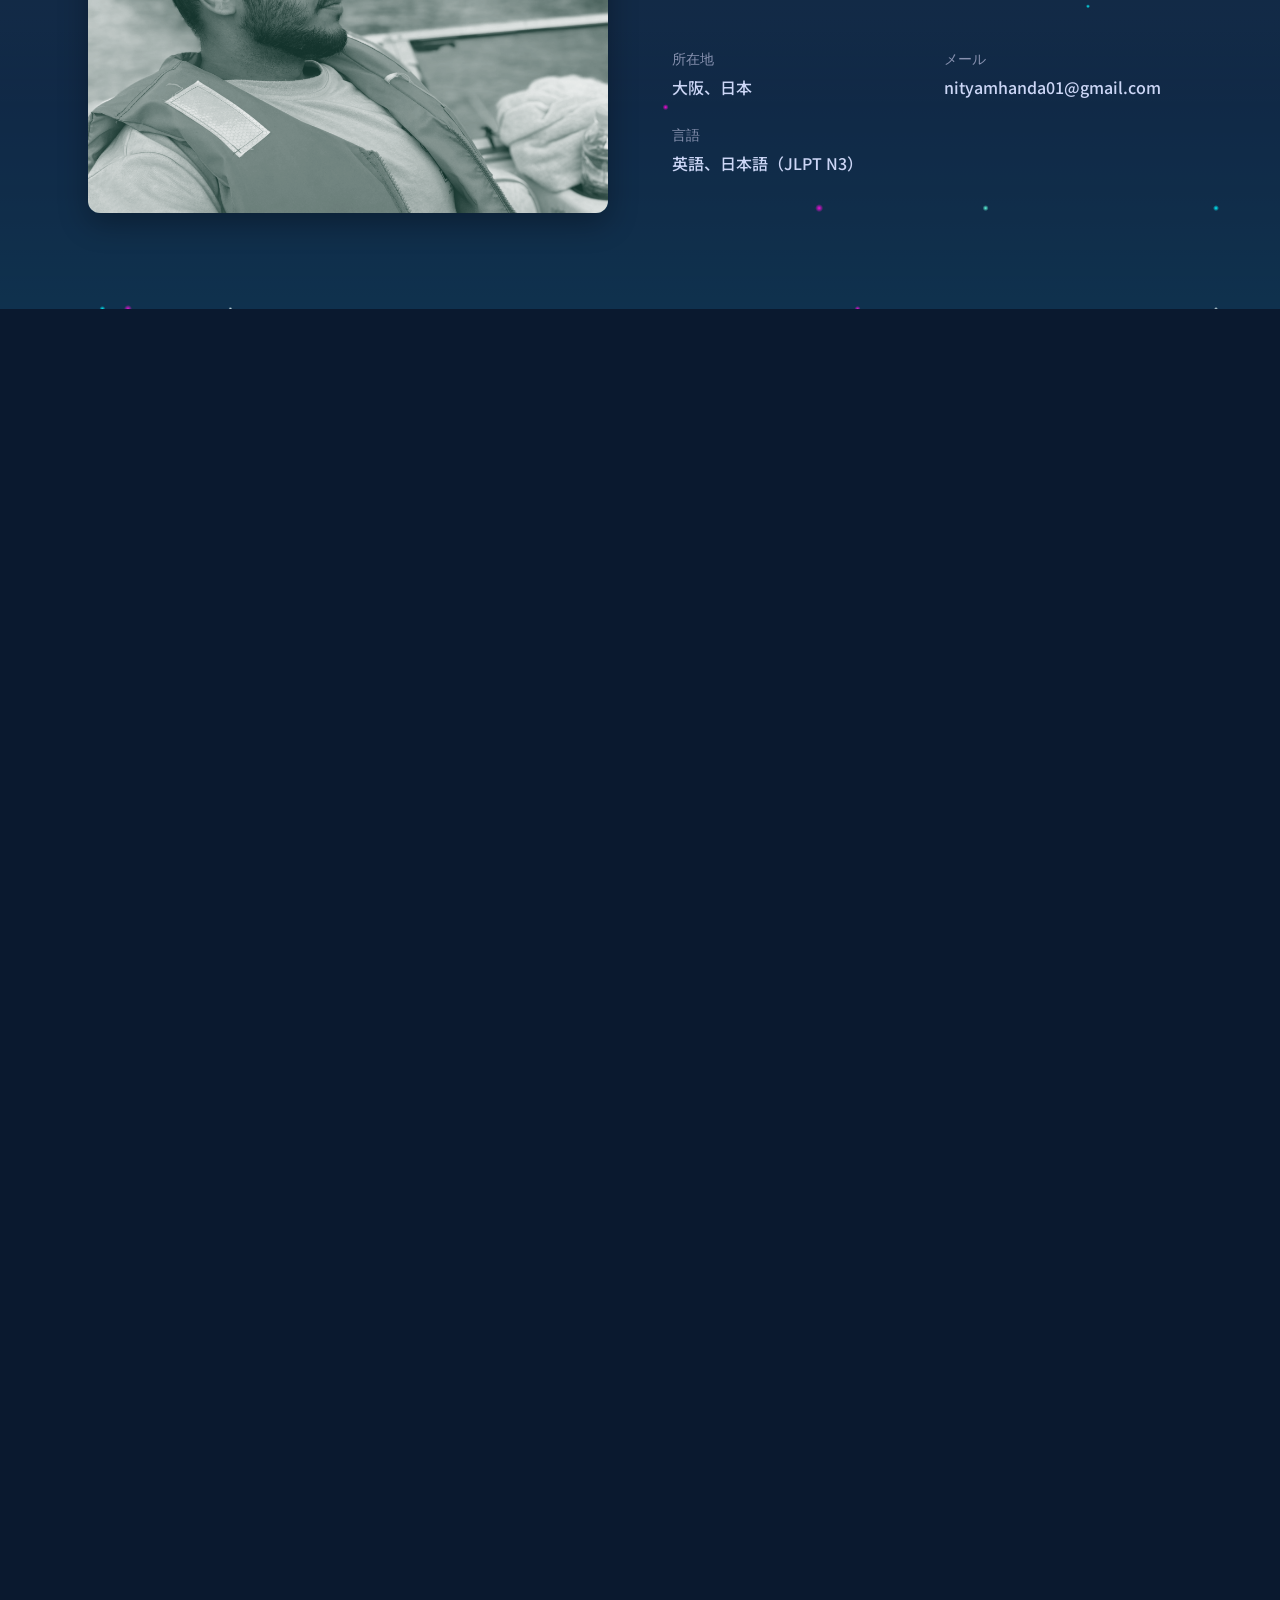
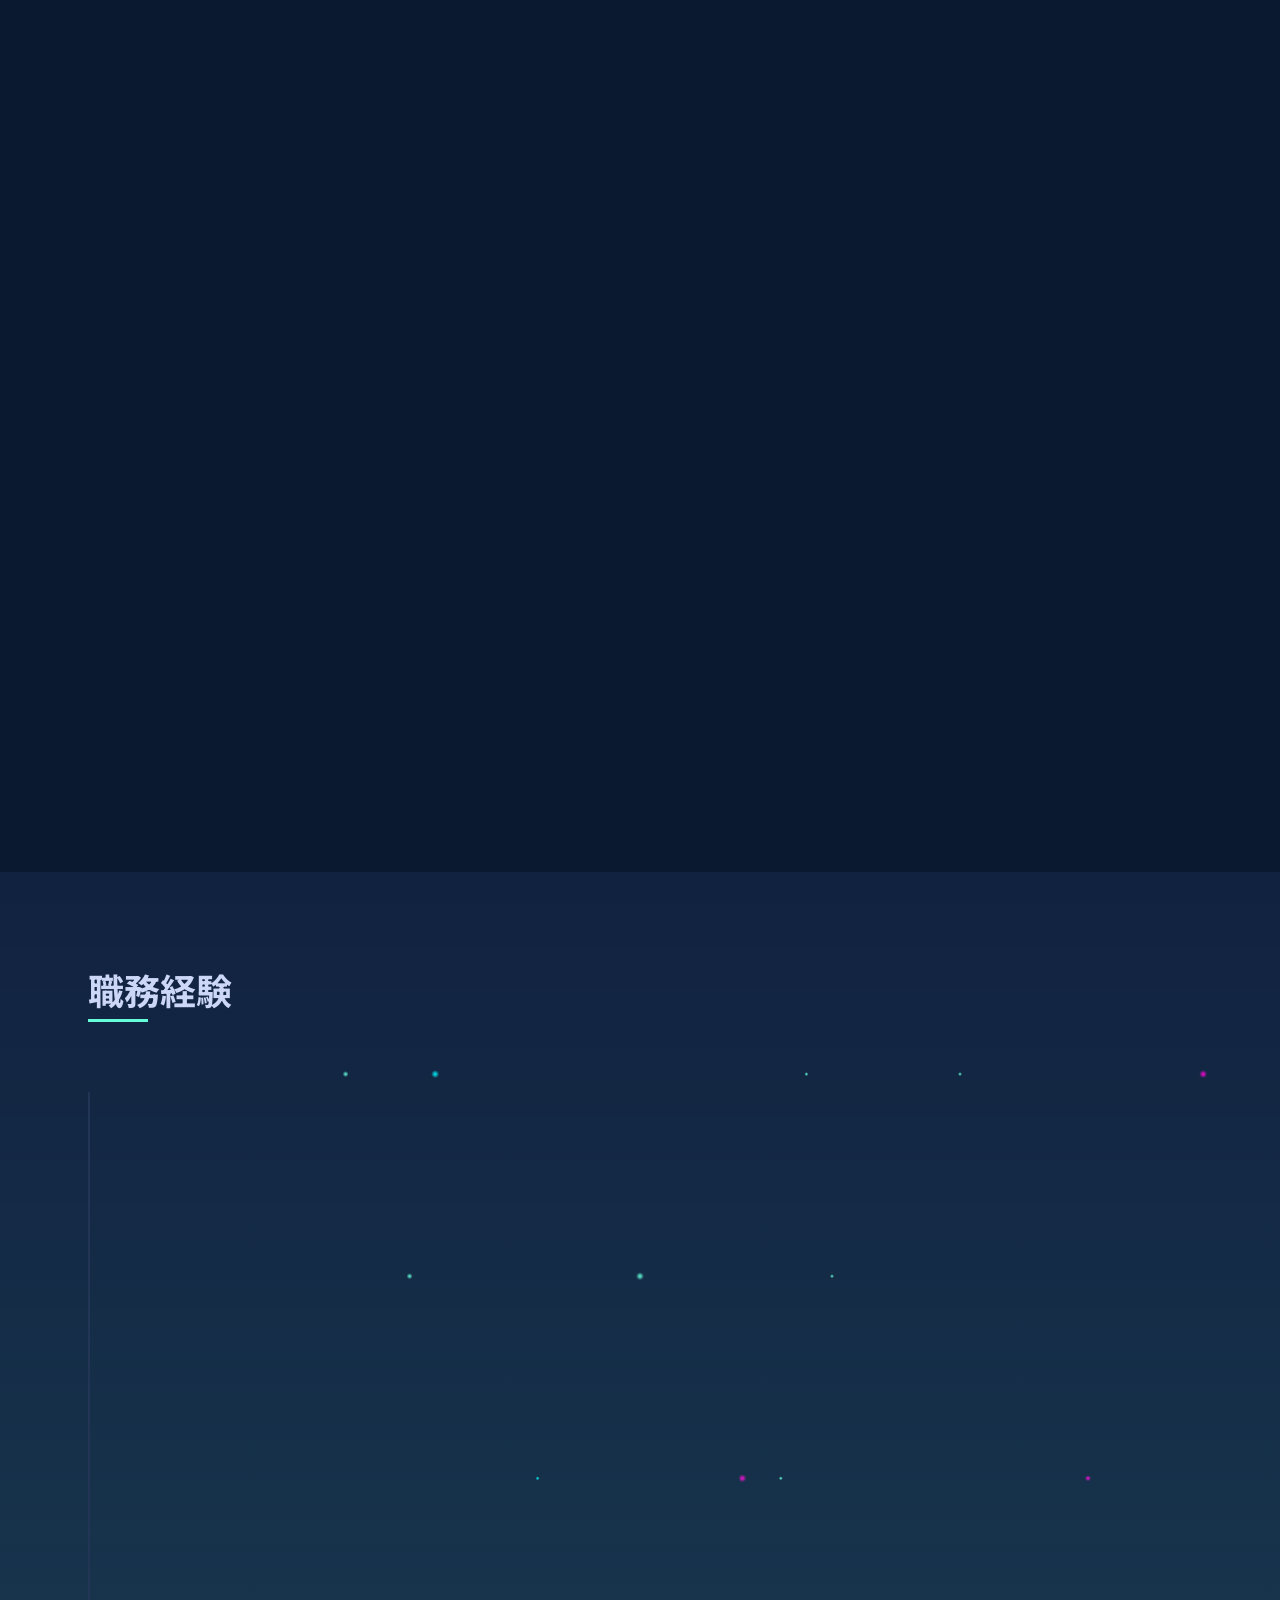
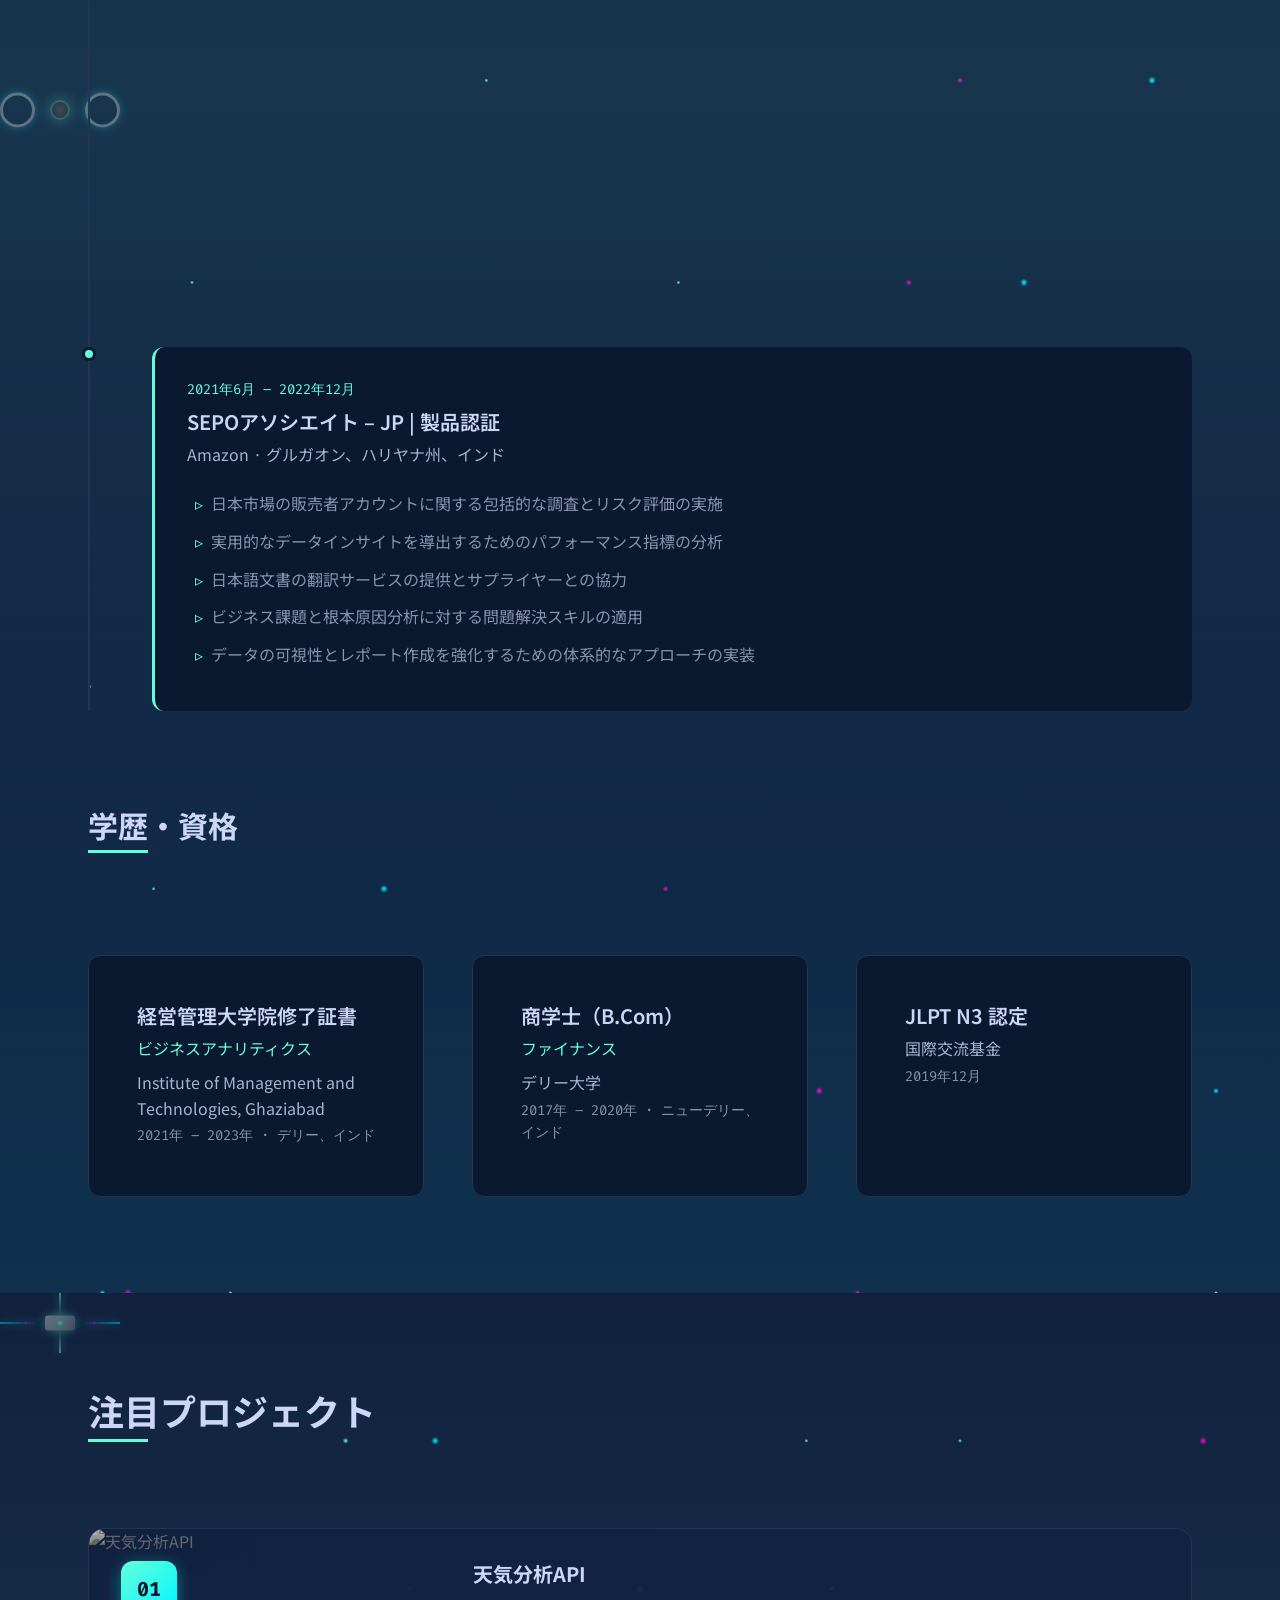
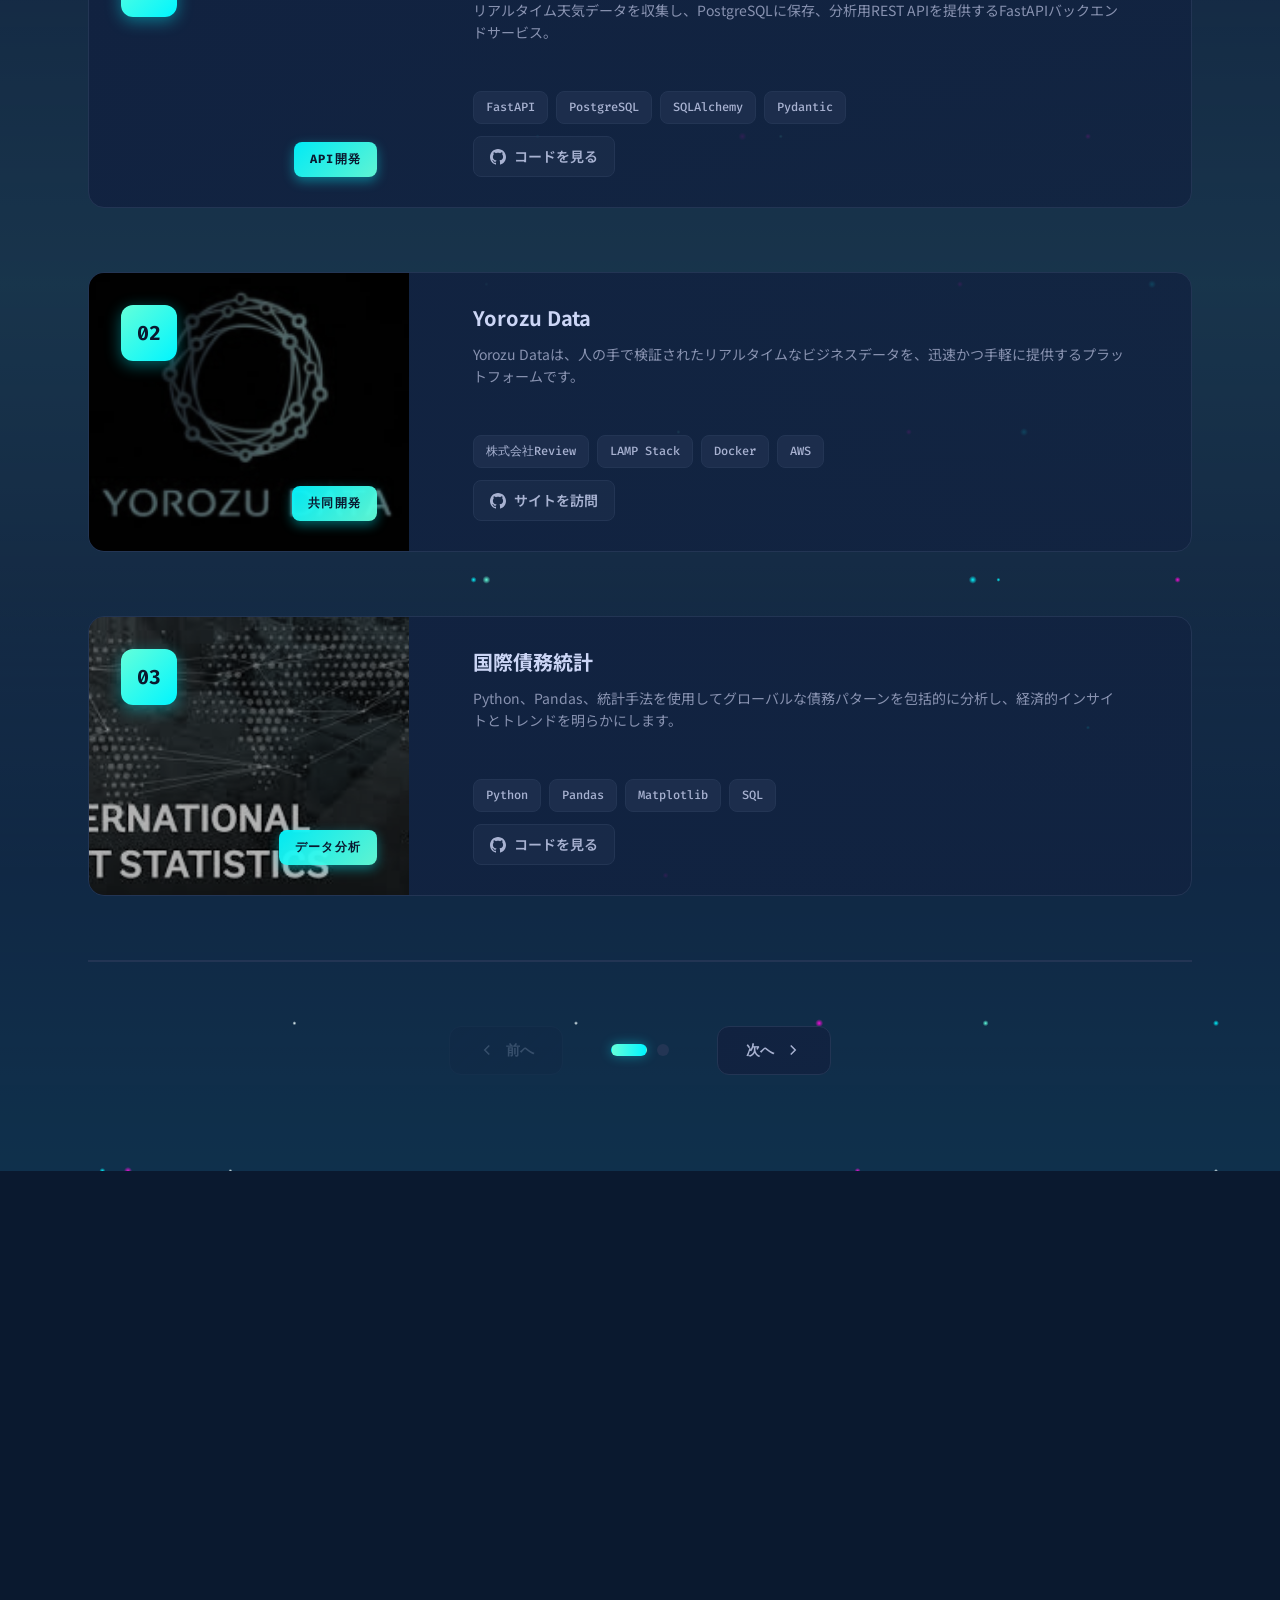
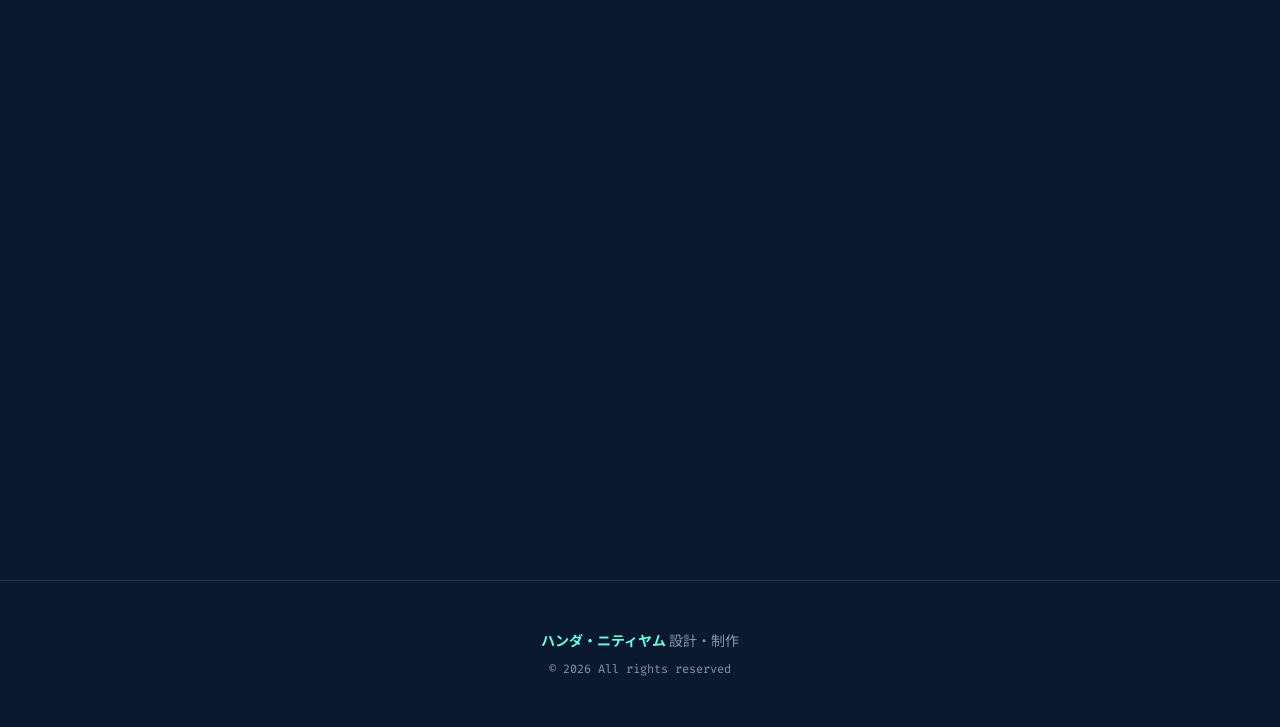
==== commit c3db8e26: "added new files and css effects" ====
--- a/index-jp.html
+++ b/index-jp.html
@@ -19,6 +19,7 @@
     
     <!-- Stylesheet -->
     <link rel="stylesheet" href="css/style.css">
+    <link rel="stylesheet" href="css/spaceship.css">
     <style>
         body, h1, h2, h3, h4, h5, h6, p, a, span, li {
             font-family: 'Noto Sans JP', 'Inter', sans-serif;
@@ -37,14 +38,64 @@
                 <li class="nav-item"><a href="#projects" class="nav-link">プロジェクト</a></li>
                 <li class="nav-item"><a href="#contact" class="nav-link">お問い合わせ</a></li>
                 <li class="nav-item">
-                    <a href="assets/resume/Nityam-Resume(2025-10-07).pdf" download="Nityam-Resume(2025-10-07).pdf" class="resume-download-btn" aria-label="履歴書をダウンロード">
-                        <svg xmlns="http://www.w3.org/2000/svg" viewBox="0 0 24 24" fill="none" stroke="currentColor" stroke-width="2" stroke-linecap="round" stroke-linejoin="round">
-                            <path d="M21 15v4a2 2 0 0 1-2 2H5a2 2 0 0 1-2-2v-4"></path>
-                            <polyline points="7 10 12 15 17 10"></polyline>
-                            <line x1="12" y1="15" x2="12" y2="3"></line>
-                        </svg>
-                        <span>履歴書</span>
-                    </a>
+                    <div class="resume-dropdown">
+                        <a href="assets/resume/Nityam_履歴書.pdf" download="Nityam_履歴書.pdf" class="resume-download-btn" aria-label="履歴書をダウンロード">
+                            <svg xmlns="http://www.w3.org/2000/svg" viewBox="0 0 24 24" fill="none" stroke="currentColor" stroke-width="2" stroke-linecap="round" stroke-linejoin="round">
+                                <path d="M21 15v4a2 2 0 0 1-2 2H5a2 2 0 0 1-2-2v-4"></path>
+                                <polyline points="7 10 12 15 17 10"></polyline>
+                                <line x1="12" y1="15" x2="12" y2="3"></line>
+                            </svg>
+                            <span>履歴書</span>
+                            <svg class="dropdown-arrow" xmlns="http://www.w3.org/2000/svg" viewBox="0 0 24 24" fill="none" stroke="currentColor" stroke-width="2" stroke-linecap="round" stroke-linejoin="round">
+                                <polyline points="6 9 12 15 18 9"></polyline>
+                            </svg>
+                        </a>
+                        <div class="resume-dropdown-menu">
+                            <a href="assets/resume/Nityam_履歴書.pdf" download="Nityam_履歴書.pdf" class="resume-dropdown-item">
+                                <span class="resume-item-icon">
+                                    <svg xmlns="http://www.w3.org/2000/svg" viewBox="0 0 24 24" fill="none" stroke="currentColor" stroke-width="2" stroke-linecap="round" stroke-linejoin="round">
+                                        <path d="M14 2H6a2 2 0 0 0-2 2v16a2 2 0 0 0 2 2h12a2 2 0 0 0 2-2V8z"></path>
+                                        <polyline points="14 2 14 8 20 8"></polyline>
+                                        <line x1="16" y1="13" x2="8" y2="13"></line>
+                                        <line x1="16" y1="17" x2="8" y2="17"></line>
+                                        <line x1="10" y1="9" x2="8" y2="9"></line>
+                                    </svg>
+                                </span>
+                                <div>
+                                    <span class="resume-item-title">履歴書</span>
+                                    <span class="resume-item-desc">日本語履歴書</span>
+                                </div>
+                            </a>
+                            <a href="assets/resume/Nityam_スキルシート.pdf" download="Nityam_スキルシート.pdf" class="resume-dropdown-item">
+                                <span class="resume-item-icon">
+                                    <svg xmlns="http://www.w3.org/2000/svg" viewBox="0 0 24 24" fill="none" stroke="currentColor" stroke-width="2" stroke-linecap="round" stroke-linejoin="round">
+                                        <line x1="18" y1="20" x2="18" y2="10"></line>
+                                        <line x1="12" y1="20" x2="12" y2="4"></line>
+                                        <line x1="6" y1="20" x2="6" y2="14"></line>
+                                    </svg>
+                                </span>
+                                <div>
+                                    <span class="resume-item-title">スキルシート</span>
+                                    <span class="resume-item-desc">日本語スキルシート</span>
+                                </div>
+                            </a>
+                            <a href="assets/resume/Nityam_resume_eng.pdf" download="Nityam_resume_eng.pdf" class="resume-dropdown-item">
+                                <span class="resume-item-icon">
+                                    <svg xmlns="http://www.w3.org/2000/svg" viewBox="0 0 24 24" fill="none" stroke="currentColor" stroke-width="2" stroke-linecap="round" stroke-linejoin="round">
+                                        <path d="M14 2H6a2 2 0 0 0-2 2v16a2 2 0 0 0 2 2h12a2 2 0 0 0 2-2V8z"></path>
+                                        <polyline points="14 2 14 8 20 8"></polyline>
+                                        <line x1="16" y1="13" x2="8" y2="13"></line>
+                                        <line x1="16" y1="17" x2="8" y2="17"></line>
+                                        <polyline points="10 9 9 9 8 9"></polyline>
+                                    </svg>
+                                </span>
+                                <div>
+                                    <span class="resume-item-title">English Resume</span>
+                                    <span class="resume-item-desc">英語版履歴書</span>
+                                </div>
+                            </a>
+                        </div>
+                    </div>
                 </li>
                 <li class="nav-item">
                     <a href="index.html" class="lang-toggle-btn" aria-label="言語を切り替える">
@@ -138,6 +189,33 @@
 
     <!-- About Section -->
     <section id="about" class="about section">
+        <div class="starfield-bg">
+            <div class="stars stars-1"></div>
+            <div class="stars stars-2"></div>
+            <div class="stars stars-3"></div>
+            <div class="light-streaks"></div>
+        </div>
+        <div class="spaceship-container">
+            <div class="spaceship spaceship-1">
+                <div class="x-wing">
+                    <div class="x-wing-body"></div>
+                    <div class="x-wing-wing-top"></div>
+                    <div class="x-wing-wing-bottom"></div>
+                    <div class="x-wing-wing-left"></div>
+                    <div class="x-wing-wing-right"></div>
+                    <div class="x-wing-cockpit"></div>
+                    <div class="x-wing-engine"></div>
+                    <div class="x-wing-engine x-wing-engine-right"></div>
+                </div>
+            </div>
+            <div class="spaceship spaceship-2 spaceship-reverse">
+                <div class="tie-fighter">
+                    <div class="tie-cockpit"></div>
+                    <div class="tie-wing-left"></div>
+                    <div class="tie-wing-right"></div>
+                </div>
+            </div>
+        </div>
         <div class="container">
             <h2 class="section-title">自己紹介</h2>
             <div class="about-content">
@@ -178,6 +256,26 @@
 
     <!-- Skills Section -->
     <section id="skills" class="skills section">
+        <div class="starfield-bg">
+            <div class="stars stars-1"></div>
+            <div class="stars stars-2"></div>
+            <div class="stars stars-3"></div>
+            <div class="light-streaks"></div>
+        </div>
+        <div class="spaceship-container">
+            <div class="spaceship spaceship-3">
+                <div class="x-wing">
+                    <div class="x-wing-body"></div>
+                    <div class="x-wing-wing-top"></div>
+                    <div class="x-wing-wing-bottom"></div>
+                    <div class="x-wing-wing-left"></div>
+                    <div class="x-wing-wing-right"></div>
+                    <div class="x-wing-cockpit"></div>
+                    <div class="x-wing-engine"></div>
+                    <div class="x-wing-engine x-wing-engine-right"></div>
+                </div>
+            </div>
+        </div>
         <div class="container">
             <h2 class="section-title">技術スキル</h2>
             
@@ -311,6 +409,21 @@
 
     <!-- Experience Section -->
     <section id="experience" class="experience section">
+        <div class="starfield-bg">
+            <div class="stars stars-1"></div>
+            <div class="stars stars-2"></div>
+            <div class="stars stars-3"></div>
+            <div class="light-streaks"></div>
+        </div>
+        <div class="spaceship-container">
+            <div class="spaceship spaceship-4 spaceship-reverse">
+                <div class="tie-fighter">
+                    <div class="tie-cockpit"></div>
+                    <div class="tie-wing-left"></div>
+                    <div class="tie-wing-right"></div>
+                </div>
+            </div>
+        </div>
         <div class="container">
             <h2 class="section-title">職務経験</h2>
             
@@ -395,6 +508,26 @@
 
     <!-- Projects Section -->
     <section id="projects" class="projects section">
+        <div class="starfield-bg">
+            <div class="stars stars-1"></div>
+            <div class="stars stars-2"></div>
+            <div class="stars stars-3"></div>
+            <div class="light-streaks"></div>
+        </div>
+        <div class="spaceship-container">
+            <div class="spaceship spaceship-1">
+                <div class="x-wing">
+                    <div class="x-wing-body"></div>
+                    <div class="x-wing-wing-top"></div>
+                    <div class="x-wing-wing-bottom"></div>
+                    <div class="x-wing-wing-left"></div>
+                    <div class="x-wing-wing-right"></div>
+                    <div class="x-wing-cockpit"></div>
+                    <div class="x-wing-engine"></div>
+                    <div class="x-wing-engine x-wing-engine-right"></div>
+                </div>
+            </div>
+        </div>
         <div class="container">
             <h2 class="section-title">注目プロジェクト</h2>
             
@@ -548,6 +681,21 @@
 
     <!-- Contact Section -->
     <section id="contact" class="contact section">
+        <div class="starfield-bg">
+            <div class="stars stars-1"></div>
+            <div class="stars stars-2"></div>
+            <div class="stars stars-3"></div>
+            <div class="light-streaks"></div>
+        </div>
+        <div class="spaceship-container">
+            <div class="spaceship spaceship-2">
+                <div class="tie-fighter">
+                    <div class="tie-cockpit"></div>
+                    <div class="tie-wing-left"></div>
+                    <div class="tie-wing-right"></div>
+                </div>
+            </div>
+        </div>
         <div class="container">
             <h2 class="section-title">お問い合わせ</h2>
             <p class="contact-intro">
@@ -626,7 +774,7 @@
             <p class="footer-text">
                 <strong>ハンダ・ニティヤム</strong> 設計・制作
             </p>
-            <p class="footer-copyright">© 2025 All rights reserved</p>
+            <p class="footer-copyright">© 2026 All rights reserved</p>
         </div>
     </footer>
 
--- a/css/style.css
+++ b/css/style.css
@@ -697,6 +697,394 @@
 @keyframes download-bounce {
     0%, 100% { transform: translateY(2px); }
     50% { transform: translateY(4px); }
+}
+
+/* ===== RESUME DROPDOWN MENU ===== */
+.resume-dropdown {
+    position: relative;
+}
+
+.resume-dropdown .dropdown-arrow {
+    width: 14px;
+    height: 14px;
+    margin-left: 0.25rem;
+    transition: transform var(--transition-base);
+}
+
+.resume-dropdown.active .dropdown-arrow {
+    transform: rotate(180deg);
+}
+
+.resume-dropdown-menu {
+    position: absolute;
+    top: calc(100% + 0.5rem);
+    right: 0;
+    min-width: 280px;
+    background: var(--light-navy);
+    border: 2px solid var(--accent);
+    border-radius: var(--radius-lg);
+    box-shadow: 0 8px 32px rgba(0, 0, 0, 0.5), 0 0 20px rgba(0, 245, 255, 0.3);
+    opacity: 0;
+    visibility: hidden;
+    transform: translateY(-10px);
+    transition: all var(--transition-base);
+    z-index: 1000;
+    overflow: hidden;
+}
+
+.resume-dropdown.active .resume-dropdown-menu {
+    opacity: 1;
+    visibility: visible;
+    transform: translateY(0);
+}
+
+.resume-dropdown-item {
+    display: flex;
+    align-items: center;
+    gap: 1rem;
+    padding: 1rem 1.25rem;
+    color: var(--lightest-slate);
+    text-decoration: none;
+    transition: all var(--transition-base);
+    border-bottom: 1px solid rgba(100, 255, 218, 0.1);
+}
+
+.resume-dropdown-item:last-child {
+    border-bottom: none;
+}
+
+.resume-dropdown-item:hover {
+    background: rgba(100, 255, 218, 0.1);
+    color: var(--accent);
+    padding-left: 1.5rem;
+}
+
+.resume-item-icon {
+    flex-shrink: 0;
+    display: flex;
+    align-items: center;
+    justify-content: center;
+    width: 24px;
+    height: 24px;
+    color: var(--accent);
+    transition: all var(--transition-base);
+}
+
+.resume-item-icon svg {
+    width: 100%;
+    height: 100%;
+    stroke: currentColor;
+}
+
+.resume-dropdown-item:hover .resume-item-icon {
+    color: var(--accent);
+    transform: scale(1.1);
+}
+
+.resume-dropdown-item div {
+    display: flex;
+    flex-direction: column;
+    gap: 0.25rem;
+}
+
+.resume-item-title {
+    font-weight: 600;
+    font-size: var(--fs-sm);
+    color: inherit;
+}
+
+.resume-item-desc {
+    font-size: 0.75rem;
+    color: var(--slate);
+    opacity: 0.8;
+}
+
+.resume-dropdown-item:hover .resume-item-desc {
+    color: var(--accent);
+    opacity: 1;
+}
+
+/* Mobile dropdown adjustments */
+@media (max-width: 768px) {
+    .resume-dropdown-menu {
+        position: static;
+        width: 100%;
+        min-width: 100%;
+        margin-top: 0.5rem;
+        opacity: 1;
+        visibility: visible;
+        transform: none;
+        box-shadow: none;
+        border: 1px solid rgba(100, 255, 218, 0.2);
+        background: rgba(100, 255, 218, 0.05);
+        display: none;
+    }
+    
+    .resume-dropdown.active .resume-dropdown-menu {
+        display: block;
+    }
+    
+    .resume-dropdown-item {
+        padding: 0.875rem 1rem;
+        gap: 0.875rem;
+    }
+    
+    .resume-dropdown-item:hover {
+        padding-left: 1rem;
+        background: rgba(100, 255, 218, 0.1);
+    }
+    
+    .resume-item-icon {
+        width: 20px;
+        height: 20px;
+    }
+    
+    .resume-item-title {
+        font-size: 0.875rem;
+    }
+    
+    .resume-item-desc {
+        font-size: 0.7rem;
+    }
+}
+
+/* Extra small mobile adjustments */
+@media (max-width: 480px) {
+    .resume-dropdown-item {
+        padding: 0.75rem;
+        gap: 0.75rem;
+    }
+    
+    .resume-item-icon {
+        width: 18px;
+        height: 18px;
+    }
+    
+    .resume-item-title {
+        font-size: 0.8125rem;
+    }
+    
+    .resume-item-desc {
+        font-size: 0.65rem;
+    }
+}
+
+/* ===== STARFIELD BACKGROUND ANIMATIONS (Star Wars Style) ===== */
+.section {
+    position: relative;
+    overflow: hidden;
+}
+
+.starfield-bg {
+    position: absolute;
+    top: 0;
+    left: 0;
+    width: 100%;
+    height: 100%;
+    pointer-events: none;
+    z-index: 1;
+    opacity: 1;
+}
+
+.stars {
+    position: absolute;
+    top: 0;
+    left: 0;
+    width: 100%;
+    height: 100%;
+    background-image: 
+        radial-gradient(2px 2px at 20% 30%, rgba(100, 255, 218, 1), transparent),
+        radial-gradient(2px 2px at 60% 70%, rgba(0, 245, 255, 1), transparent),
+        radial-gradient(2px 2px at 50% 50%, rgba(255, 255, 255, 1), transparent),
+        radial-gradient(2px 2px at 80% 10%, rgba(100, 255, 218, 1), transparent),
+        radial-gradient(2px 2px at 90% 40%, rgba(0, 245, 255, 1), transparent),
+        radial-gradient(2px 2px at 33% 60%, rgba(255, 255, 255, 1), transparent),
+        radial-gradient(2px 2px at 66% 20%, rgba(100, 255, 218, 1), transparent),
+        radial-gradient(2px 2px at 10% 80%, rgba(0, 245, 255, 1), transparent),
+        radial-gradient(2px 2px at 40% 90%, rgba(255, 255, 255, 1), transparent),
+        radial-gradient(2px 2px at 70% 15%, rgba(100, 255, 218, 1), transparent),
+        radial-gradient(2px 2px at 5% 50%, rgba(255, 255, 255, 1), transparent),
+        radial-gradient(2px 2px at 95% 60%, rgba(0, 245, 255, 1), transparent),
+        radial-gradient(2px 2px at 25% 15%, rgba(100, 255, 218, 1), transparent),
+        radial-gradient(2px 2px at 75% 85%, rgba(255, 255, 255, 1), transparent),
+        radial-gradient(2px 2px at 15% 70%, rgba(100, 255, 218, 1), transparent),
+        radial-gradient(2px 2px at 45% 25%, rgba(0, 245, 255, 1), transparent),
+        radial-gradient(2px 2px at 85% 75%, rgba(255, 255, 255, 1), transparent),
+        radial-gradient(2px 2px at 30% 45%, rgba(100, 255, 218, 1), transparent),
+        radial-gradient(2px 2px at 55% 85%, rgba(0, 245, 255, 1), transparent),
+        radial-gradient(2px 2px at 72% 35%, rgba(255, 255, 255, 1), transparent),
+        radial-gradient(2px 2px at 12% 25%, rgba(100, 255, 218, 1), transparent),
+        radial-gradient(2px 2px at 37% 75%, rgba(0, 245, 255, 1), transparent),
+        radial-gradient(2px 2px at 62% 45%, rgba(255, 255, 255, 1), transparent),
+        radial-gradient(2px 2px at 87% 65%, rgba(100, 255, 218, 1), transparent),
+        radial-gradient(2px 2px at 17% 55%, rgba(0, 245, 255, 1), transparent),
+        radial-gradient(2px 2px at 47% 35%, rgba(255, 255, 255, 1), transparent),
+        radial-gradient(2px 2px at 77% 95%, rgba(100, 255, 218, 1), transparent),
+        radial-gradient(2px 2px at 22% 5%, rgba(0, 245, 255, 1), transparent),
+        radial-gradient(2px 2px at 52% 80%, rgba(255, 255, 255, 1), transparent),
+        radial-gradient(2px 2px at 82% 25%, rgba(100, 255, 218, 1), transparent);
+    background-repeat: repeat;
+    background-size: 100% 200%;
+    animation: starfield-move 200s linear infinite;
+}
+
+.stars-1 {
+    background-image: 
+        radial-gradient(2px 2px at 15% 25%, rgba(100, 255, 218, 1), transparent),
+        radial-gradient(2px 2px at 55% 65%, rgba(0, 245, 255, 1), transparent),
+        radial-gradient(2px 2px at 45% 45%, rgba(255, 255, 255, 1), transparent),
+        radial-gradient(2px 2px at 75% 5%, rgba(100, 255, 218, 1), transparent),
+        radial-gradient(2px 2px at 85% 35%, rgba(0, 245, 255, 1), transparent),
+        radial-gradient(2px 2px at 28% 55%, rgba(255, 255, 255, 1), transparent),
+        radial-gradient(2px 2px at 61% 15%, rgba(100, 255, 218, 1), transparent),
+        radial-gradient(2px 2px at 5% 75%, rgba(0, 245, 255, 1), transparent),
+        radial-gradient(2px 2px at 35% 85%, rgba(255, 255, 255, 1), transparent),
+        radial-gradient(2px 2px at 65% 10%, rgba(100, 255, 218, 1), transparent),
+        radial-gradient(2px 2px at 25% 95%, rgba(0, 245, 255, 1), transparent),
+        radial-gradient(2px 2px at 95% 50%, rgba(255, 255, 255, 1), transparent),
+        radial-gradient(2px 2px at 12% 40%, rgba(100, 255, 218, 1), transparent),
+        radial-gradient(2px 2px at 88% 70%, rgba(0, 245, 255, 1), transparent),
+        radial-gradient(2px 2px at 8% 60%, rgba(255, 255, 255, 1), transparent),
+        radial-gradient(2px 2px at 38% 20%, rgba(100, 255, 218, 1), transparent),
+        radial-gradient(2px 2px at 68% 80%, rgba(0, 245, 255, 1), transparent),
+        radial-gradient(2px 2px at 18% 50%, rgba(255, 255, 255, 1), transparent),
+        radial-gradient(2px 2px at 48% 90%, rgba(100, 255, 218, 1), transparent),
+        radial-gradient(2px 2px at 78% 30%, rgba(0, 245, 255, 1), transparent),
+        radial-gradient(2px 2px at 7% 35%, rgba(100, 255, 218, 1), transparent),
+        radial-gradient(2px 2px at 42% 15%, rgba(0, 245, 255, 1), transparent),
+        radial-gradient(2px 2px at 57% 75%, rgba(255, 255, 255, 1), transparent),
+        radial-gradient(2px 2px at 92% 55%, rgba(100, 255, 218, 1), transparent),
+        radial-gradient(2px 2px at 13% 65%, rgba(0, 245, 255, 1), transparent),
+        radial-gradient(2px 2px at 33% 95%, rgba(255, 255, 255, 1), transparent),
+        radial-gradient(2px 2px at 63% 5%, rgba(100, 255, 218, 1), transparent),
+        radial-gradient(2px 2px at 83% 85%, rgba(0, 245, 255, 1), transparent),
+        radial-gradient(2px 2px at 23% 45%, rgba(255, 255, 255, 1), transparent),
+        radial-gradient(2px 2px at 53% 25%, rgba(100, 255, 218, 1), transparent),
+        radial-gradient(2px 2px at 73% 90%, rgba(0, 245, 255, 1), transparent);
+    background-size: 100% 200%;
+    animation: starfield-move 150s linear infinite;
+}
+
+.stars-2 {
+    background-image: 
+        radial-gradient(3px 3px at 25% 35%, rgba(255, 0, 214, 1), transparent),
+        radial-gradient(3px 3px at 65% 75%, rgba(0, 245, 255, 1), transparent),
+        radial-gradient(3px 3px at 55% 55%, rgba(100, 255, 218, 1), transparent),
+        radial-gradient(3px 3px at 85% 15%, rgba(255, 0, 214, 1), transparent),
+        radial-gradient(3px 3px at 95% 45%, rgba(0, 245, 255, 1), transparent),
+        radial-gradient(3px 3px at 38% 65%, rgba(100, 255, 218, 1), transparent),
+        radial-gradient(3px 3px at 71% 25%, rgba(255, 0, 214, 1), transparent),
+        radial-gradient(3px 3px at 15% 85%, rgba(0, 245, 255, 1), transparent),
+        radial-gradient(3px 3px at 45% 95%, rgba(100, 255, 218, 1), transparent),
+        radial-gradient(3px 3px at 75% 20%, rgba(255, 0, 214, 1), transparent),
+        radial-gradient(3px 3px at 8% 50%, rgba(0, 245, 255, 1), transparent),
+        radial-gradient(3px 3px at 92% 30%, rgba(255, 0, 214, 1), transparent),
+        radial-gradient(3px 3px at 22% 75%, rgba(100, 255, 218, 1), transparent),
+        radial-gradient(3px 3px at 52% 40%, rgba(255, 0, 214, 1), transparent),
+        radial-gradient(3px 3px at 82% 60%, rgba(0, 245, 255, 1), transparent),
+        radial-gradient(3px 3px at 32% 10%, rgba(100, 255, 218, 1), transparent),
+        radial-gradient(3px 3px at 62% 90%, rgba(255, 0, 214, 1), transparent),
+        radial-gradient(3px 3px at 42% 55%, rgba(0, 245, 255, 1), transparent),
+        radial-gradient(3px 3px at 17% 60%, rgba(255, 0, 214, 1), transparent),
+        radial-gradient(3px 3px at 27% 5%, rgba(100, 255, 218, 1), transparent),
+        radial-gradient(3px 3px at 47% 80%, rgba(0, 245, 255, 1), transparent),
+        radial-gradient(3px 3px at 67% 50%, rgba(255, 0, 214, 1), transparent),
+        radial-gradient(3px 3px at 87% 70%, rgba(100, 255, 218, 1), transparent),
+        radial-gradient(3px 3px at 37% 30%, rgba(0, 245, 255, 1), transparent),
+        radial-gradient(3px 3px at 57% 95%, rgba(255, 0, 214, 1), transparent),
+        radial-gradient(3px 3px at 77% 45%, rgba(100, 255, 218, 1), transparent);
+    background-size: 100% 200%;
+    animation: starfield-move 250s linear infinite reverse;
+}
+
+.stars-3 {
+    background-image: 
+        radial-gradient(4px 4px at 30% 40%, rgba(0, 245, 255, 1), transparent),
+        radial-gradient(4px 4px at 70% 80%, rgba(255, 0, 214, 1), transparent),
+        radial-gradient(4px 4px at 60% 60%, rgba(100, 255, 218, 1), transparent),
+        radial-gradient(4px 4px at 90% 20%, rgba(0, 245, 255, 1), transparent),
+        radial-gradient(4px 4px at 10% 50%, rgba(255, 0, 214, 1), transparent),
+        radial-gradient(4px 4px at 43% 70%, rgba(100, 255, 218, 1), transparent),
+        radial-gradient(4px 4px at 76% 30%, rgba(0, 245, 255, 1), transparent),
+        radial-gradient(4px 4px at 20% 90%, rgba(255, 0, 214, 1), transparent),
+        radial-gradient(4px 4px at 50% 10%, rgba(100, 255, 218, 1), transparent),
+        radial-gradient(4px 4px at 80% 25%, rgba(0, 245, 255, 1), transparent),
+        radial-gradient(4px 4px at 18% 60%, rgba(255, 0, 214, 1), transparent),
+        radial-gradient(4px 4px at 82% 55%, rgba(0, 245, 255, 1), transparent),
+        radial-gradient(4px 4px at 28% 80%, rgba(100, 255, 218, 1), transparent),
+        radial-gradient(4px 4px at 58% 15%, rgba(255, 0, 214, 1), transparent),
+        radial-gradient(4px 4px at 88% 70%, rgba(0, 245, 255, 1), transparent),
+        radial-gradient(4px 4px at 38% 30%, rgba(100, 255, 218, 1), transparent),
+        radial-gradient(4px 4px at 68% 95%, rgba(255, 0, 214, 1), transparent),
+        radial-gradient(4px 4px at 48% 65%, rgba(0, 245, 255, 1), transparent),
+        radial-gradient(4px 4px at 14% 35%, rgba(100, 255, 218, 1), transparent),
+        radial-gradient(4px 4px at 24% 75%, rgba(255, 0, 214, 1), transparent),
+        radial-gradient(4px 4px at 34% 5%, rgba(0, 245, 255, 1), transparent),
+        radial-gradient(4px 4px at 54% 85%, rgba(100, 255, 218, 1), transparent),
+        radial-gradient(4px 4px at 64% 45%, rgba(255, 0, 214, 1), transparent),
+        radial-gradient(4px 4px at 74% 55%, rgba(0, 245, 255, 1), transparent),
+        radial-gradient(4px 4px at 84% 95%, rgba(100, 255, 218, 1), transparent),
+        radial-gradient(4px 4px at 94% 5%, rgba(255, 0, 214, 1), transparent);
+    background-size: 100% 200%;
+    animation: starfield-move 300s linear infinite;
+}
+
+@keyframes starfield-move {
+    0% {
+        transform: translateY(0) translateX(0);
+    }
+    100% {
+        transform: translateY(-100%) translateX(-50%);
+    }
+}
+
+/* Light streaks for warp speed effect */
+.light-streaks {
+    position: absolute;
+    top: 0;
+    left: 0;
+    width: 100%;
+    height: 100%;
+    background: 
+        linear-gradient(180deg, transparent 0%, rgba(100, 255, 218, 0.15) 20%, transparent 40%),
+        linear-gradient(180deg, transparent 30%, rgba(0, 245, 255, 0.12) 50%, transparent 70%),
+        linear-gradient(180deg, transparent 60%, rgba(255, 0, 214, 0.1) 80%, transparent 100%);
+    background-size: 100% 200%;
+    animation: light-streaks-move 8s linear infinite;
+    opacity: 0.6;
+}
+
+@keyframes light-streaks-move {
+    0% {
+        background-position: 0 0;
+        opacity: 0.2;
+    }
+    50% {
+        opacity: 0.4;
+    }
+    100% {
+        background-position: 0 -200%;
+        opacity: 0.2;
+    }
+}
+
+/* Ensure content is above starfield */
+.section .container {
+    position: relative;
+    z-index: 2;
+}
+
+/* Make section backgrounds slightly transparent to show stars */
+.about,
+.skills,
+.experience,
+.projects,
+.contact {
+    background-color: rgba(17, 34, 64, 0.95);
+}
+
+.contact {
+    background: linear-gradient(135deg, rgba(17, 34, 64, 0.95) 0%, rgba(10, 25, 47, 0.95) 100%);
 }
 
 /* ===== LANGUAGE TOGGLE BUTTON IN NAVBAR ===== */
@@ -1812,6 +2200,19 @@
     
     /* Resume button - appears in mobile menu, no fixed positioning needed */
     
+    /* Reduce starfield animations on mobile for performance */
+    .starfield-bg {
+        opacity: 0.2;
+    }
+    
+    .stars-3 {
+        display: none;
+    }
+    
+    .light-streaks {
+        opacity: 0.3;
+    }
+    
     .section {
         padding: var(--spacing-xl) 0;
     }
--- a/css/spaceship.css
+++ b/css/spaceship.css
@@ -0,0 +1,280 @@
+/* ===== STAR WARS SPACESHIP EFFECT ===== */
+
+.spaceship-container {
+    position: absolute;
+    top: 0;
+    left: 0;
+    width: 100%;
+    height: 100%;
+    pointer-events: none;
+    z-index: 1;
+    overflow: hidden;
+}
+
+.spaceship {
+    position: absolute;
+    width: 120px;
+    height: 60px;
+    opacity: 0.6;
+    animation: spaceship-fly 25s linear infinite;
+}
+
+/* X-Wing Fighter Style */
+.x-wing {
+    position: relative;
+    width: 100%;
+    height: 100%;
+}
+
+.x-wing-body {
+    position: absolute;
+    left: 50%;
+    top: 50%;
+    transform: translate(-50%, -50%);
+    width: 30px;
+    height: 15px;
+    background: linear-gradient(135deg, rgba(200, 200, 200, 0.8) 0%, rgba(150, 150, 150, 0.6) 100%);
+    border-radius: 3px;
+    box-shadow: 0 0 10px rgba(100, 255, 218, 0.5);
+}
+
+.x-wing-wing-top {
+    position: absolute;
+    left: 50%;
+    top: 0;
+    transform: translateX(-50%);
+    width: 2px;
+    height: 25px;
+    background: linear-gradient(180deg, rgba(100, 255, 218, 0.8) 0%, transparent 100%);
+    box-shadow: 0 0 8px rgba(100, 255, 218, 0.6);
+}
+
+.x-wing-wing-bottom {
+    position: absolute;
+    left: 50%;
+    bottom: 0;
+    transform: translateX(-50%);
+    width: 2px;
+    height: 25px;
+    background: linear-gradient(0deg, rgba(100, 255, 218, 0.8) 0%, transparent 100%);
+    box-shadow: 0 0 8px rgba(100, 255, 218, 0.6);
+}
+
+.x-wing-wing-left {
+    position: absolute;
+    left: 0;
+    top: 50%;
+    transform: translateY(-50%);
+    width: 40px;
+    height: 2px;
+    background: linear-gradient(90deg, rgba(0, 245, 255, 0.7) 0%, transparent 100%);
+    box-shadow: 0 0 8px rgba(0, 245, 255, 0.5);
+}
+
+.x-wing-wing-right {
+    position: absolute;
+    right: 0;
+    top: 50%;
+    transform: translateY(-50%);
+    width: 40px;
+    height: 2px;
+    background: linear-gradient(270deg, rgba(0, 245, 255, 0.7) 0%, transparent 100%);
+    box-shadow: 0 0 8px rgba(0, 245, 255, 0.5);
+}
+
+.x-wing-cockpit {
+    position: absolute;
+    left: 50%;
+    top: 50%;
+    transform: translate(-50%, -50%);
+    width: 8px;
+    height: 8px;
+    background: radial-gradient(circle, rgba(100, 255, 218, 0.9) 0%, transparent 70%);
+    border-radius: 50%;
+    box-shadow: 0 0 12px rgba(100, 255, 218, 0.8);
+}
+
+.x-wing-engine {
+    position: absolute;
+    left: 20%;
+    top: 50%;
+    transform: translateY(-50%);
+    width: 4px;
+    height: 4px;
+    background: radial-gradient(circle, rgba(255, 0, 214, 0.9) 0%, transparent 70%);
+    border-radius: 50%;
+    box-shadow: 0 0 10px rgba(255, 0, 214, 0.7);
+    animation: engine-pulse 1s ease-in-out infinite;
+}
+
+.x-wing-engine-right {
+    left: auto;
+    right: 20%;
+}
+
+/* TIE Fighter Style (Alternative) */
+.tie-fighter {
+    position: relative;
+    width: 100%;
+    height: 100%;
+}
+
+.tie-cockpit {
+    position: absolute;
+    left: 50%;
+    top: 50%;
+    transform: translate(-50%, -50%);
+    width: 20px;
+    height: 20px;
+    background: radial-gradient(circle, rgba(100, 100, 100, 0.8) 0%, rgba(50, 50, 50, 0.6) 100%);
+    border-radius: 50%;
+    box-shadow: 0 0 15px rgba(100, 255, 218, 0.6);
+    border: 2px solid rgba(100, 255, 218, 0.4);
+}
+
+.tie-wing-left {
+    position: absolute;
+    left: 0;
+    top: 50%;
+    transform: translateY(-50%);
+    width: 35px;
+    height: 35px;
+    border: 3px solid rgba(200, 200, 200, 0.7);
+    border-radius: 50%;
+    box-shadow: 0 0 10px rgba(0, 245, 255, 0.5);
+}
+
+.tie-wing-right {
+    position: absolute;
+    right: 0;
+    top: 50%;
+    transform: translateY(-50%);
+    width: 35px;
+    height: 35px;
+    border: 3px solid rgba(200, 200, 200, 0.7);
+    border-radius: 50%;
+    box-shadow: 0 0 10px rgba(0, 245, 255, 0.5);
+}
+
+/* Spaceship Animations */
+@keyframes spaceship-fly {
+    0% {
+        left: -150px;
+        top: 20%;
+        transform: rotate(-15deg);
+        opacity: 0;
+    }
+    5% {
+        opacity: 0.6;
+    }
+    45% {
+        top: 15%;
+        transform: rotate(-10deg);
+    }
+    50% {
+        top: 10%;
+        transform: rotate(0deg);
+    }
+    55% {
+        top: 15%;
+        transform: rotate(10deg);
+    }
+    95% {
+        opacity: 0.6;
+    }
+    100% {
+        left: calc(100% + 150px);
+        top: 20%;
+        transform: rotate(15deg);
+        opacity: 0;
+    }
+}
+
+@keyframes engine-pulse {
+    0%, 100% {
+        opacity: 0.9;
+        transform: translateY(-50%) scale(1);
+    }
+    50% {
+        opacity: 1;
+        transform: translateY(-50%) scale(1.2);
+    }
+}
+
+/* Multiple spaceships with different timings */
+.spaceship-1 {
+    animation: spaceship-fly 25s linear infinite;
+    animation-delay: 0s;
+}
+
+.spaceship-2 {
+    animation: spaceship-fly 30s linear infinite;
+    animation-delay: 8s;
+    top: 60% !important;
+}
+
+.spaceship-3 {
+    animation: spaceship-fly 35s linear infinite;
+    animation-delay: 15s;
+    top: 80% !important;
+}
+
+.spaceship-4 {
+    animation: spaceship-fly 28s linear infinite;
+    animation-delay: 22s;
+    top: 40% !important;
+}
+
+/* Reverse direction spaceships */
+.spaceship-reverse {
+    animation: spaceship-fly-reverse 30s linear infinite;
+}
+
+@keyframes spaceship-fly-reverse {
+    0% {
+        right: -150px;
+        top: 30%;
+        transform: rotate(15deg);
+        opacity: 0;
+    }
+    5% {
+        opacity: 0.6;
+    }
+    45% {
+        top: 35%;
+        transform: rotate(10deg);
+    }
+    50% {
+        top: 40%;
+        transform: rotate(0deg);
+    }
+    55% {
+        top: 35%;
+        transform: rotate(-10deg);
+    }
+    95% {
+        opacity: 0.6;
+    }
+    100% {
+        right: calc(100% + 150px);
+        top: 30%;
+        transform: rotate(-15deg);
+        opacity: 0;
+    }
+}
+
+/* Mobile adjustments */
+@media (max-width: 768px) {
+    .spaceship {
+        width: 80px;
+        height: 40px;
+        opacity: 0.4;
+    }
+    
+    .spaceship-2,
+    .spaceship-3,
+    .spaceship-4 {
+        display: none; /* Show only one spaceship on mobile for performance */
+    }
+}
+
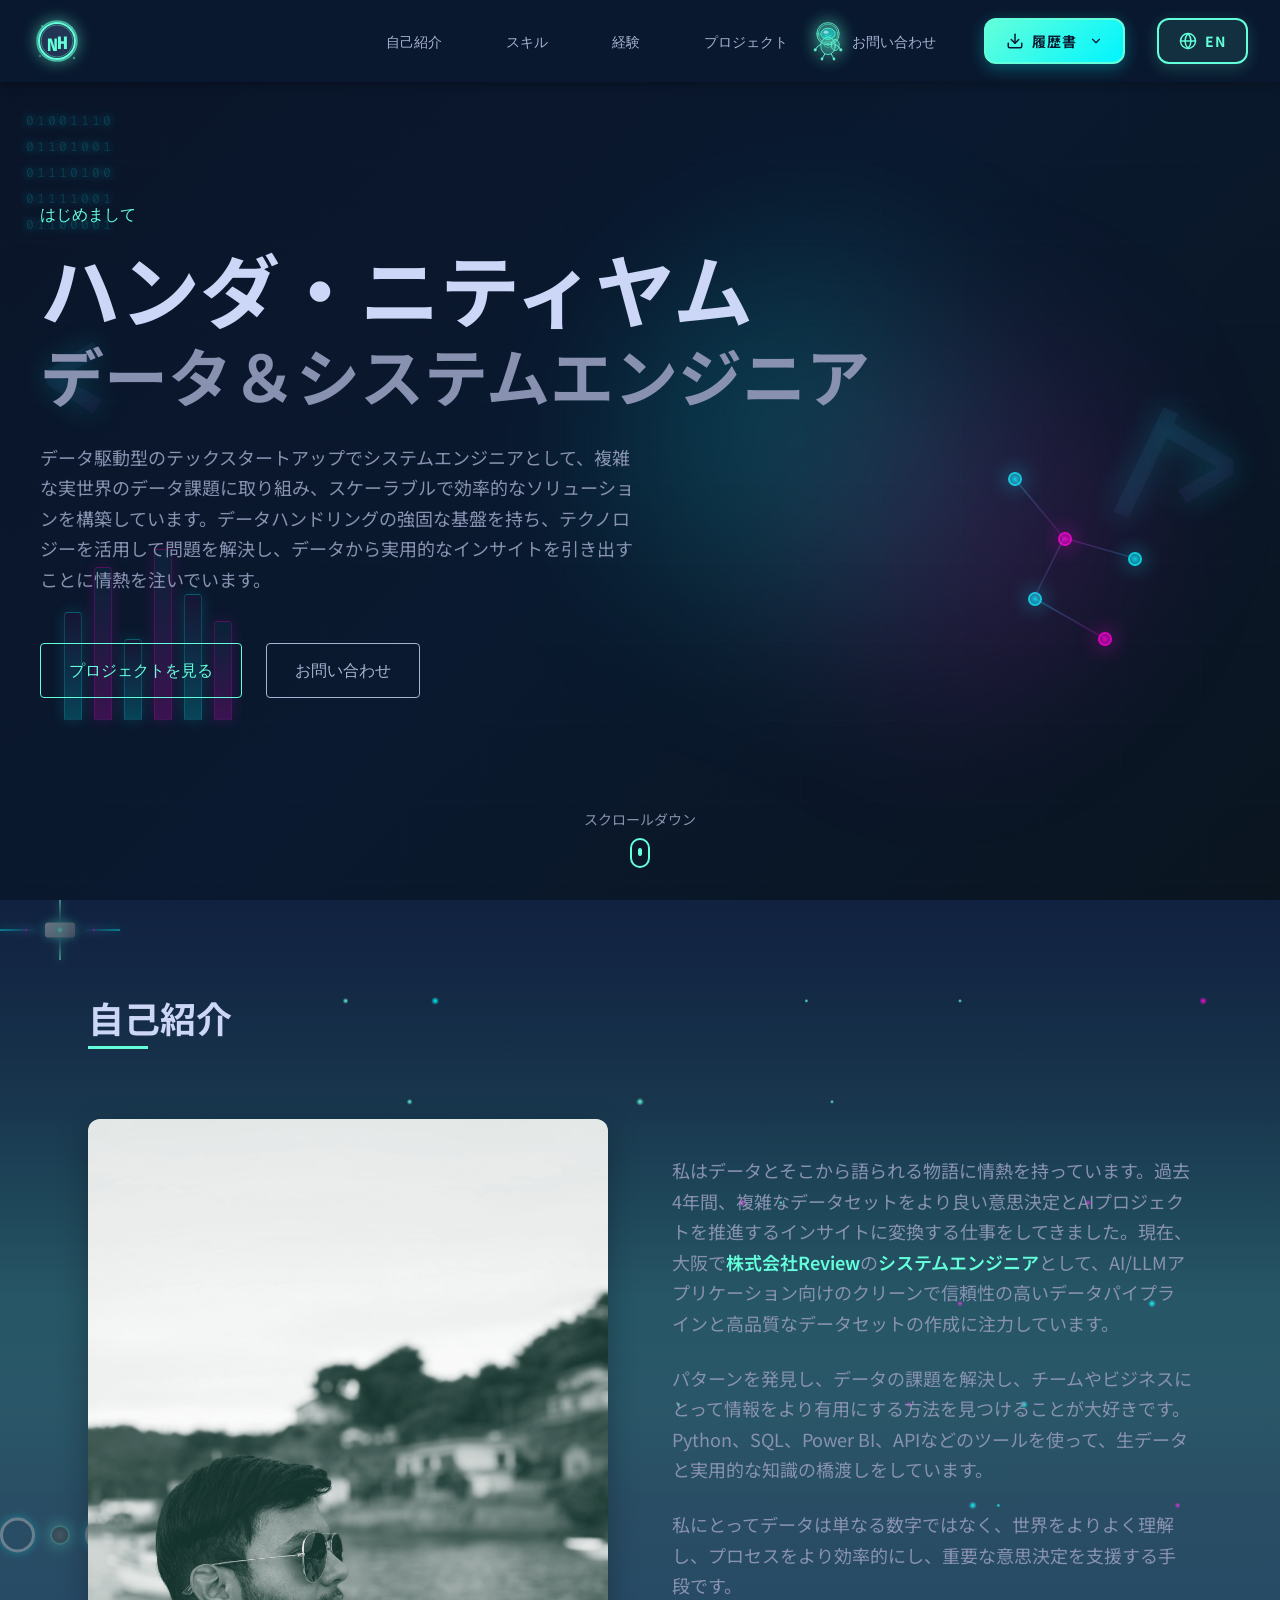
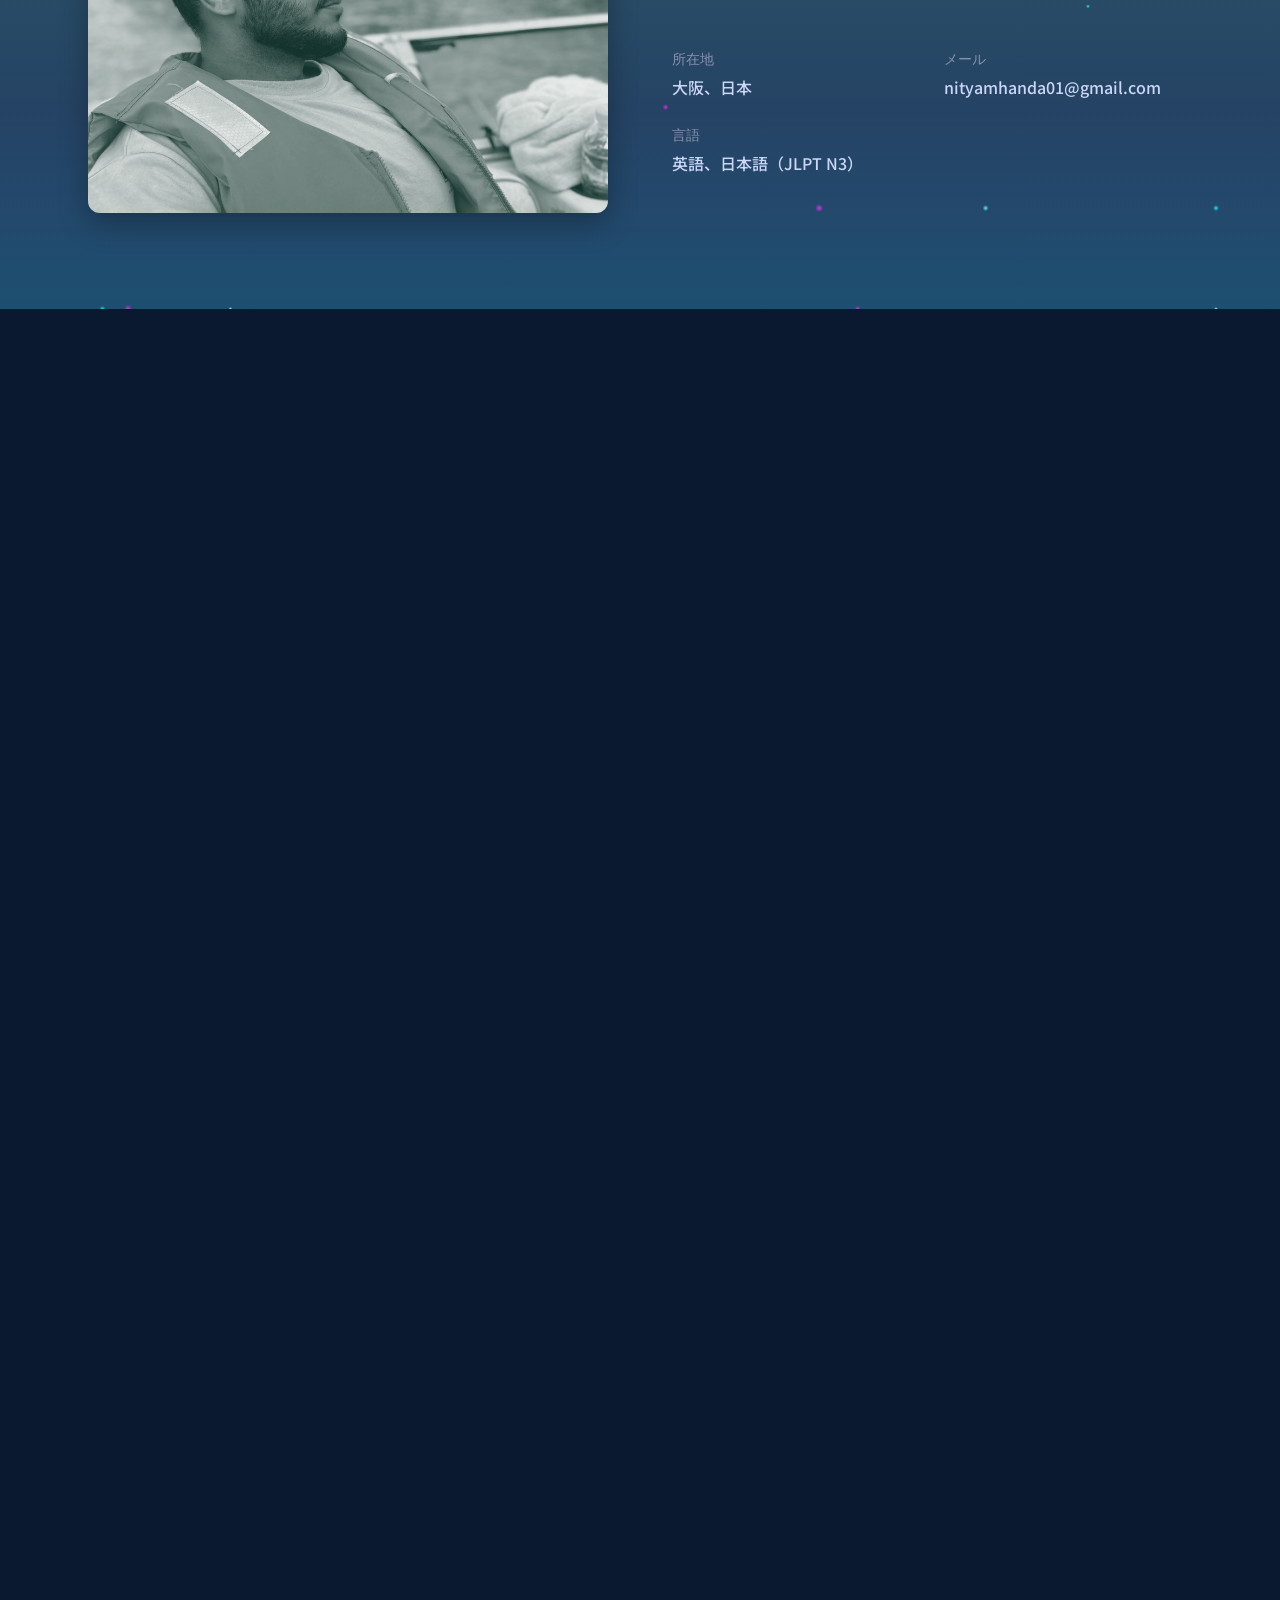
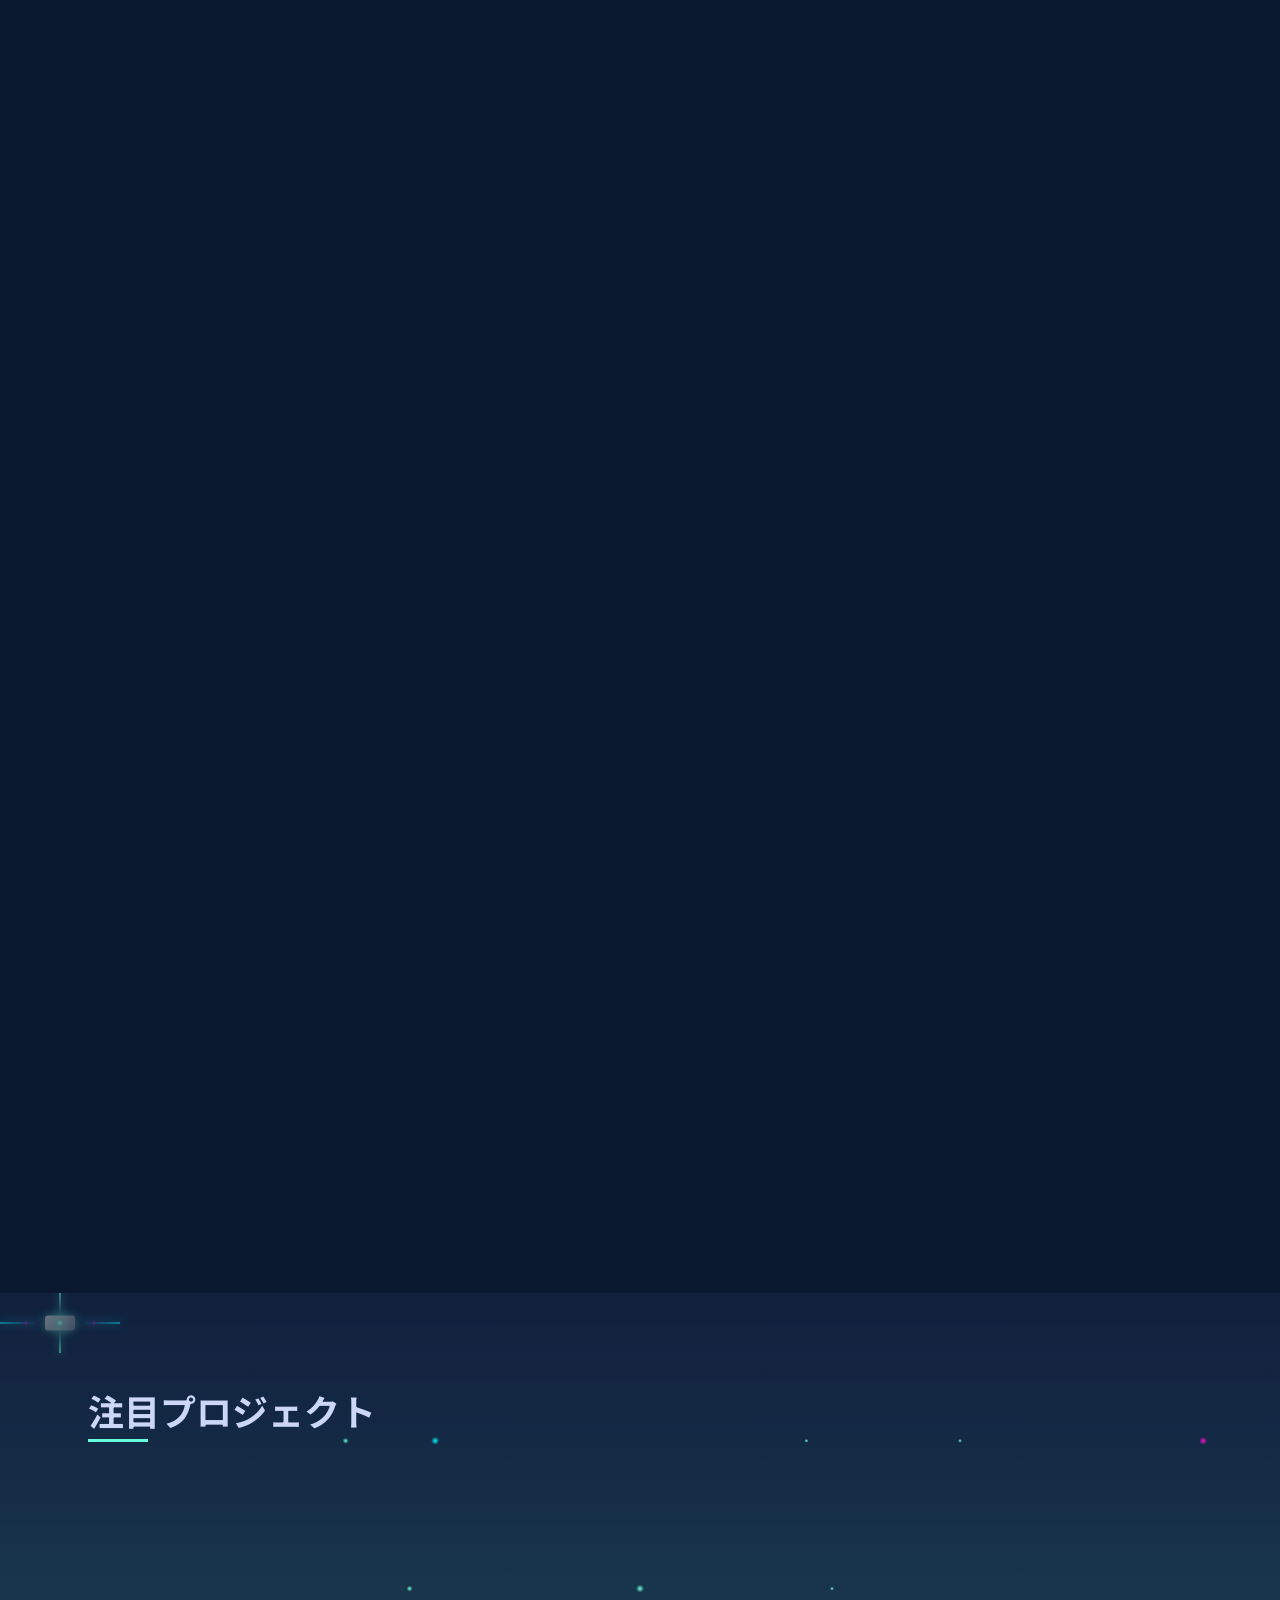
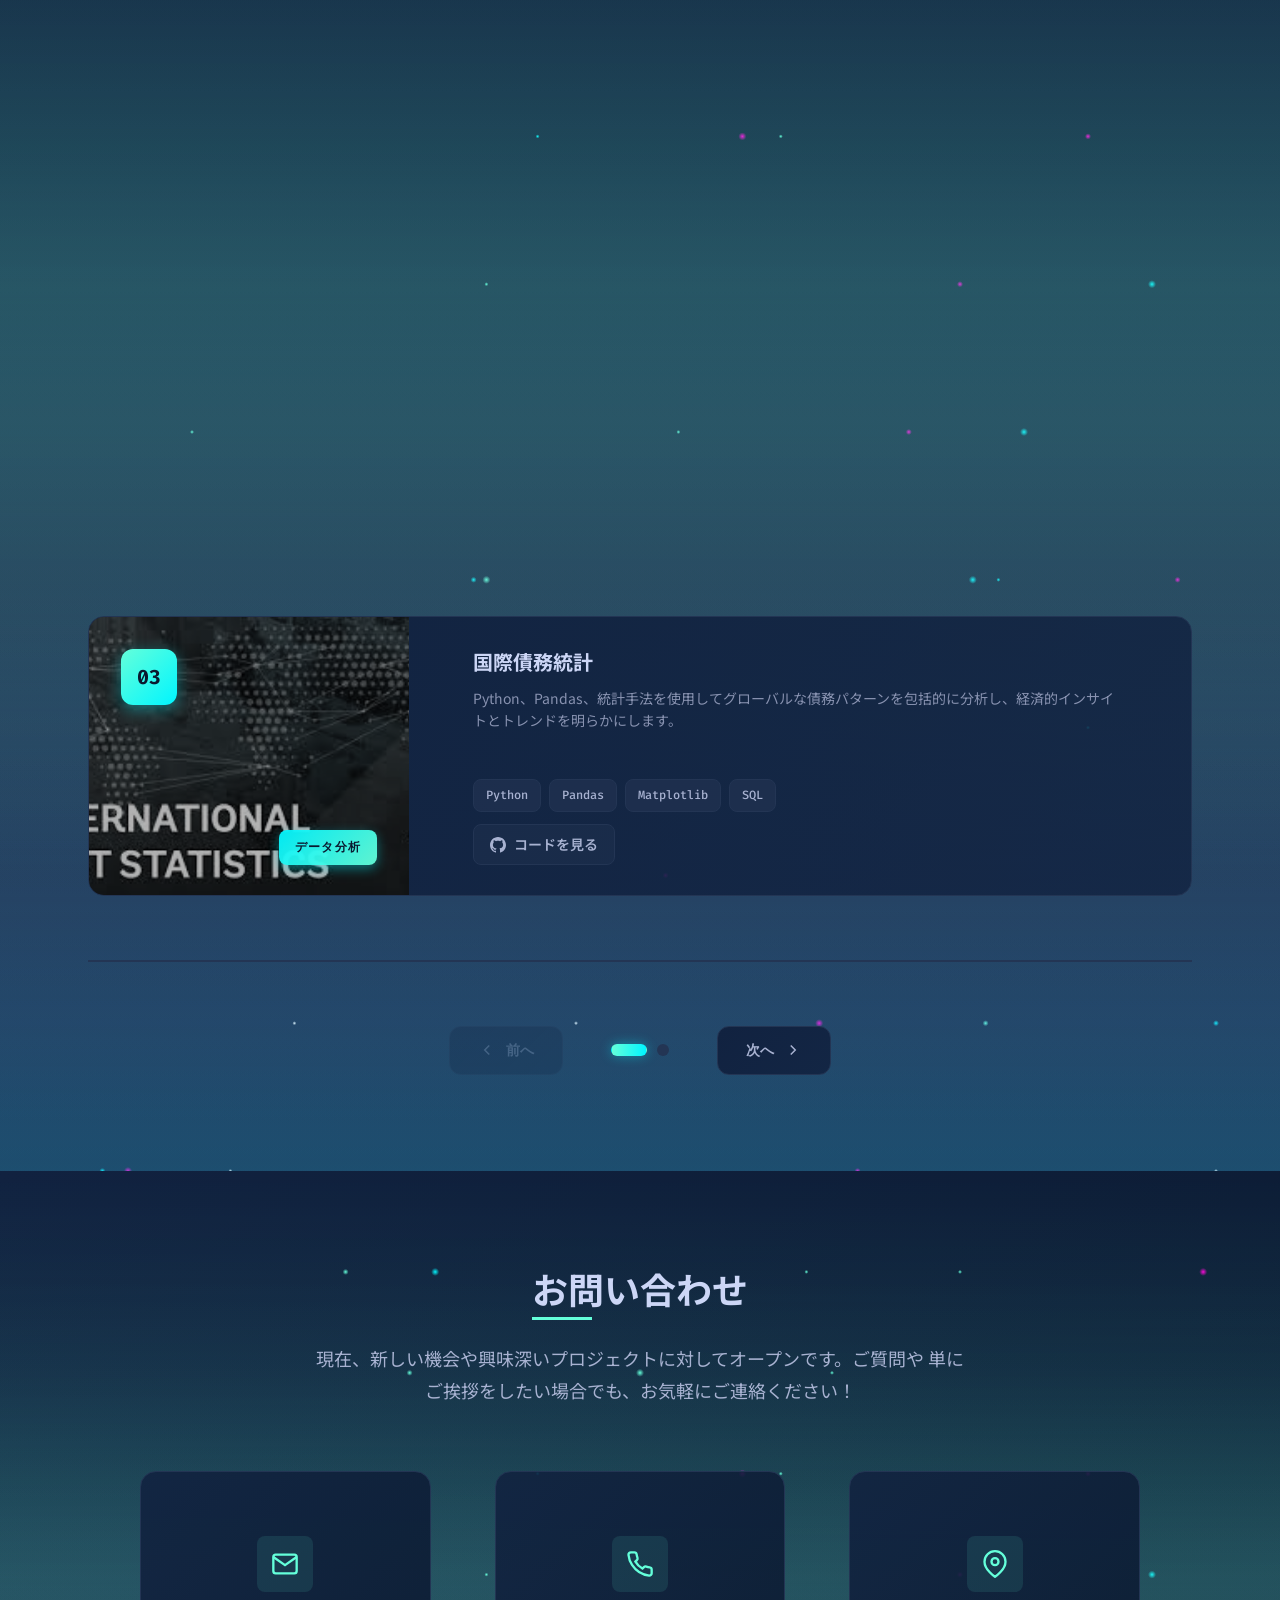
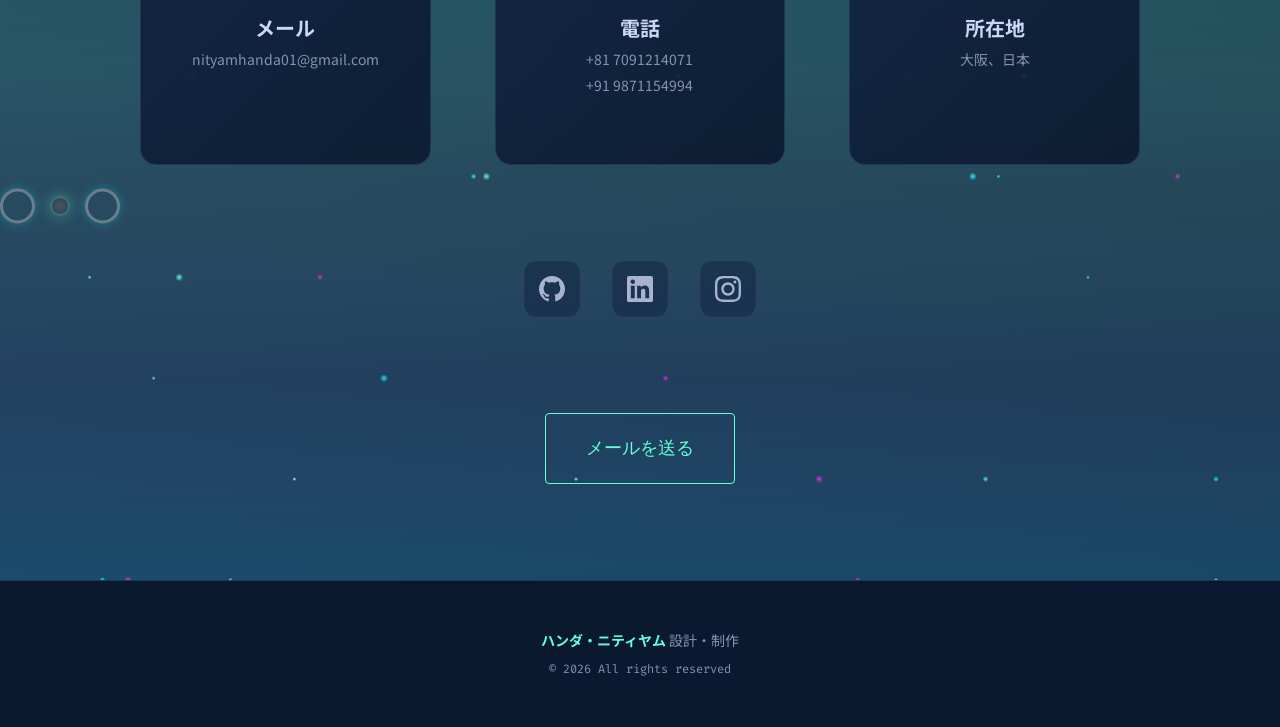
==== commit 442f5259: "added additional css and effects" ====
--- a/index-jp.html
+++ b/index-jp.html
@@ -20,6 +20,8 @@
     <!-- Stylesheet -->
     <link rel="stylesheet" href="css/style.css">
     <link rel="stylesheet" href="css/spaceship.css">
+    <link rel="stylesheet" href="css/astronaut.css">
+    <link rel="stylesheet" href="css/logo.css">
     <style>
         body, h1, h2, h3, h4, h5, h6, p, a, span, li {
             font-family: 'Noto Sans JP', 'Inter', sans-serif;
@@ -30,7 +32,38 @@
     <!-- Navigation -->
     <nav class="navbar" id="navbar">
         <div class="nav-container">
-            <a href="https://nityam713.github.io/Nityam-s-Portfolio/" target="_blank" rel="noopener noreferrer" class="nav-logo">NH</a>
+            <a href="https://nityam713.github.io/Nityam-s-Portfolio/" target="_blank" rel="noopener noreferrer" class="nav-logo" aria-label="Nityam Handa Portfolio" id="site-logo">
+                <svg class="logo-svg" viewBox="0 0 50 50" xmlns="http://www.w3.org/2000/svg">
+                    <!-- Background Stars -->
+                    <circle class="logo-star" cx="10" cy="10" r="1" />
+                    <circle class="logo-star" cx="40" cy="12" r="0.8" />
+                    <circle class="logo-star" cx="42" cy="42" r="1.2" />
+                    <circle class="logo-star" cx="8" cy="40" r="0.9" />
+                    
+                    <!-- Orbiting Stars -->
+                    <g class="logo-star-orbit" transform="translate(25, 25)">
+                        <circle r="1" cx="15" cy="0" />
+                    </g>
+                    <g class="logo-star-orbit" transform="translate(25, 25)">
+                        <circle r="1.2" cx="0" cy="15" />
+                    </g>
+                    
+                    <!-- Ripple Effects -->
+                    <circle class="logo-ripple" cx="25" cy="25" r="18" />
+                    <circle class="logo-ripple" cx="25" cy="25" r="18" style="animation-delay: 0.5s;" />
+                    
+                    <!-- Planet Circle -->
+                    <circle class="logo-planet" cx="25" cy="25" r="18" />
+                    
+                    <!-- Rotating Rings -->
+                    <circle class="logo-ring" cx="25" cy="25" r="20" />
+                    <circle class="logo-ring-inner" cx="25" cy="25" r="16" />
+                    
+                    <!-- Letters NH (Centered) -->
+                    <text class="logo-letter logo-letter-n" x="20" y="30" text-anchor="middle" dominant-baseline="middle">N</text>
+                    <text class="logo-letter logo-letter-h" x="30" y="30" text-anchor="middle" dominant-baseline="middle">H</text>
+                </svg>
+            </a>
             <ul class="nav-menu">
                 <li class="nav-item"><a href="#about" class="nav-link">自己紹介</a></li>
                 <li class="nav-item"><a href="#skills" class="nav-link">スキル</a></li>
@@ -108,6 +141,53 @@
                     </a>
                 </li>
             </ul>
+            <!-- Floating Astronaut -->
+            <div class="astronaut-container" id="astronaut">
+                <div class="astronaut">
+                    <svg viewBox="0 0 100 100" xmlns="http://www.w3.org/2000/svg">
+                        <!-- Cartoon-style Astronaut -->
+                        <!-- Helmet (bigger, more rounded) -->
+                        <circle cx="50" cy="32" r="28" fill="rgba(100, 255, 218, 0.15)" stroke="currentColor" stroke-width="2" opacity="0.95"/>
+                        <circle cx="50" cy="32" r="24" fill="none" stroke="currentColor" stroke-width="1.5" opacity="0.85"/>
+                        
+                        <!-- Big expressive visor (like cartoon eyes) -->
+                        <ellipse cx="50" cy="32" rx="18" ry="14" fill="rgba(0, 245, 255, 0.4)" stroke="currentColor" stroke-width="2" opacity="0.95"/>
+                        <!-- Visor reflection/shine -->
+                        <ellipse cx="45" cy="28" rx="6" ry="4" fill="rgba(255, 255, 255, 0.55)"/>
+                        
+                        <!-- Cheeky smile visible through visor -->
+                        <path d="M 42 36 Q 50 40 58 36" stroke="currentColor" stroke-width="1.5" fill="none" stroke-linecap="round" opacity="0.7"/>
+                        
+                        <!-- Body (more rounded, chubby cartoon style) -->
+                        <ellipse cx="50" cy="62" rx="18" ry="22" fill="rgba(100, 255, 218, 0.12)" stroke="currentColor" stroke-width="2" opacity="0.95"/>
+                        
+                        <!-- Chest panel/details -->
+                        <ellipse cx="50" cy="58" rx="10" ry="8" fill="none" stroke="currentColor" stroke-width="1.5" opacity="0.6"/>
+                        <circle cx="50" cy="58" r="3" fill="currentColor" opacity="0.5"/>
+                        
+                        <!-- Arms (more curved, expressive) -->
+                        <path d="M 32 58 Q 20 65 18 72" stroke="currentColor" stroke-width="2.5" fill="none" stroke-linecap="round" stroke-linejoin="round" opacity="0.95"/>
+                        <circle cx="18" cy="72" r="4" fill="currentColor" opacity="0.85"/>
+                        <path d="M 68 58 Q 80 65 82 72" stroke="currentColor" stroke-width="2.5" fill="none" stroke-linecap="round" stroke-linejoin="round" opacity="0.95"/>
+                        <circle cx="82" cy="72" r="4" fill="currentColor" opacity="0.85"/>
+                        
+                        <!-- Legs (bent, floating pose) -->
+                        <path d="M 42 82 Q 38 90 35 95" stroke="currentColor" stroke-width="2.5" fill="none" stroke-linecap="round" stroke-linejoin="round" opacity="0.95"/>
+                        <circle cx="35" cy="95" r="3.5" fill="currentColor" opacity="0.85"/>
+                        <path d="M 58 82 Q 62 90 65 95" stroke="currentColor" stroke-width="2.5" fill="none" stroke-linecap="round" stroke-linejoin="round" opacity="0.95"/>
+                        <circle cx="65" cy="95" r="3.5" fill="currentColor" opacity="0.85"/>
+                        
+                        <!-- Backpack (bigger, more prominent) -->
+                        <ellipse cx="68" cy="60" rx="10" ry="14" fill="rgba(100, 255, 218, 0.22)" stroke="currentColor" stroke-width="2" opacity="0.95"/>
+                        <rect x="66" y="58" width="4" height="4" rx="1" fill="currentColor" opacity="0.5"/>
+                        <rect x="66" y="64" width="4" height="4" rx="1" fill="currentColor" opacity="0.5"/>
+                        
+                        <!-- Stars/decorations (cartoon style) -->
+                        <path d="M 25 25 L 27 30 L 32 30 L 28 33 L 30 38 L 25 35 L 20 38 L 22 33 L 18 30 L 23 30 Z" fill="currentColor" opacity="0.35"/>
+                        <path d="M 75 25 L 76 28 L 79 28 L 77 30 L 78 33 L 75 31 L 72 33 L 73 30 L 71 28 L 74 28 Z" fill="currentColor" opacity="0.3"/>
+                    </svg>
+                </div>
+            </div>
             <div class="hamburger">
                 <span class="bar"></span>
                 <span class="bar"></span>
--- a/css/style.css
+++ b/css/style.css
@@ -214,10 +214,8 @@
 }
 
 .nav-logo {
-    font-size: var(--fs-2xl);
-    font-weight: 700;
-    color: var(--accent);
-    font-family: var(--font-mono);
+    /* Logo styles moved to logo.css for SVG logo */
+    /* Text logo fallback removed - using SVG logo */
 }
 
 .nav-menu {
@@ -1046,12 +1044,19 @@
     width: 100%;
     height: 100%;
     background: 
-        linear-gradient(180deg, transparent 0%, rgba(100, 255, 218, 0.15) 20%, transparent 40%),
-        linear-gradient(180deg, transparent 30%, rgba(0, 245, 255, 0.12) 50%, transparent 70%),
-        linear-gradient(180deg, transparent 60%, rgba(255, 0, 214, 0.1) 80%, transparent 100%);
+        linear-gradient(180deg, transparent 0%, rgba(100, 255, 218, 0.2) 20%, transparent 40%),
+        linear-gradient(180deg, transparent 30%, rgba(0, 245, 255, 0.18) 50%, transparent 70%),
+        linear-gradient(180deg, transparent 60%, rgba(255, 0, 214, 0.15) 80%, transparent 100%),
+        linear-gradient(180deg, transparent 10%, rgba(100, 255, 218, 0.12) 25%, transparent 50%),
+        linear-gradient(180deg, transparent 40%, rgba(0, 245, 255, 0.14) 60%, transparent 80%),
+        linear-gradient(180deg, transparent 70%, rgba(255, 0, 214, 0.12) 85%, transparent 100%),
+        linear-gradient(180deg, transparent 5%, rgba(100, 255, 218, 0.1) 35%, transparent 65%),
+        linear-gradient(180deg, transparent 50%, rgba(0, 245, 255, 0.16) 70%, transparent 90%),
+        linear-gradient(180deg, transparent 15%, rgba(255, 0, 214, 0.11) 45%, transparent 75%),
+        linear-gradient(180deg, transparent 55%, rgba(100, 255, 218, 0.13) 75%, transparent 95%);
     background-size: 100% 200%;
     animation: light-streaks-move 8s linear infinite;
-    opacity: 0.6;
+    opacity: 0.8;
 }
 
 @keyframes light-streaks-move {
@@ -2200,17 +2205,26 @@
     
     /* Resume button - appears in mobile menu, no fixed positioning needed */
     
-    /* Reduce starfield animations on mobile for performance */
+    /* Make stars more visible on mobile */
     .starfield-bg {
-        opacity: 0.2;
-    }
-    
+        opacity: 1;
+    }
+    
+    .stars,
+    .stars-1,
+    .stars-2,
     .stars-3 {
-        display: none;
-    }
-    
+        opacity: 1;
+    }
+    
+    /* Keep all star layers visible on mobile */
+    .stars-3 {
+        display: block;
+    }
+    
+    /* Increase wavy effect on mobile */
     .light-streaks {
-        opacity: 0.3;
+        opacity: 0.7;
     }
     
     .section {
--- a/css/astronaut.css
+++ b/css/astronaut.css
@@ -0,0 +1,219 @@
+/* ===== ASTRONAUT ANIMATION STYLES ===== */
+
+/* CSS Variables for repeated values */
+:root {
+    --astronaut-size: 40px;
+    --astronaut-size-mobile: 32px;
+    --astronaut-size-small: 28px;
+    --float-duration: 5s;
+    --transition-smooth: 0.5s cubic-bezier(0.4, 0, 0.2, 1);
+    --transition-fast: 0.3s ease;
+}
+
+/* Base Astronaut Container - Consolidated */
+.astronaut-container {
+    position: absolute;
+    width: var(--astronaut-size);
+    height: var(--astronaut-size);
+    z-index: 1001;
+    pointer-events: none;
+    --target-x: 0px;
+    --target-y: 0px;
+    transform: translate3d(calc(-50% + var(--target-x, 0px)), calc(-50% + var(--target-y, 0px)), 0);
+    transition: transform var(--transition-smooth);
+    backface-visibility: hidden;
+    -webkit-backface-visibility: hidden;
+    transform-style: preserve-3d;
+    -webkit-transform-style: preserve-3d;
+}
+
+/* Base Astronaut Element - Consolidated */
+.astronaut {
+    width: 100%;
+    height: 100%;
+    display: block;
+    filter: drop-shadow(0 0 8px rgba(100, 255, 218, 0.6));
+    transition: filter var(--transition-fast), transform var(--transition-fast);
+    transform-origin: center center;
+    animation: float var(--float-duration) ease-in-out infinite;
+    backface-visibility: hidden;
+    -webkit-backface-visibility: hidden;
+    transform: translateZ(0);
+    -webkit-transform: translateZ(0);
+    will-change: transform;
+}
+
+/* Astronaut SVG Styling */
+.astronaut svg {
+    width: 100%;
+    height: 100%;
+    display: block;
+    color: var(--accent, #64ffda);
+    filter: drop-shadow(0 0 8px rgba(100, 255, 218, 0.6));
+    transition: all var(--transition-fast);
+}
+
+/* Floating Animation */
+@keyframes float {
+    0%, 100% {
+        transform: translateY(0px) rotate(0deg);
+    }
+    25% {
+        transform: translateY(-6px) rotate(1.5deg);
+    }
+    50% {
+        transform: translateY(-10px) rotate(0deg);
+    }
+    75% {
+        transform: translateY(-6px) rotate(-1.5deg);
+    }
+}
+
+/* Floating Animation with Reduced Motion */
+@keyframes float-reduced {
+    0%, 100% {
+        transform: translateY(0);
+    }
+    50% {
+        transform: translateY(-4px);
+    }
+}
+
+/* Pulse Animation */
+@keyframes pulse {
+    0% {
+        transform: scale(1);
+    }
+    50% {
+        transform: scale(1.3);
+    }
+    100% {
+        transform: scale(1);
+    }
+}
+
+/* Wiggle Animation */
+@keyframes wiggle {
+    0%, 100% { transform: rotate(0deg); }
+    25% { transform: rotate(-3deg); }
+    75% { transform: rotate(3deg); }
+}
+
+/* Idle Drift Animation */
+@keyframes idle-drift {
+    0%, 100% {
+        transform: translate3d(
+            calc(-50% + var(--target-x, 0px)),
+            calc(-50% + var(--target-y, 0px)),
+            0
+        );
+    }
+    25% {
+        transform: translate3d(
+            calc(-50% + var(--target-x, 0px) + 3px),
+            calc(-50% + var(--target-y, 0px) - 2px),
+            0
+        );
+    }
+    50% {
+        transform: translate3d(
+            calc(-50% + var(--target-x, 0px)),
+            calc(-50% + var(--target-y, 0px) - 4px),
+            0
+        );
+    }
+    75% {
+        transform: translate3d(
+            calc(-50% + var(--target-x, 0px) - 3px),
+            calc(-50% + var(--target-y, 0px) - 2px),
+            0
+        );
+    }
+}
+
+/* Respect prefers-reduced-motion */
+@media (prefers-reduced-motion: reduce) {
+    .astronaut {
+        animation: float-reduced 3s ease-in-out infinite;
+    }
+    
+    .astronaut-container {
+        transition: transform var(--transition-fast);
+    }
+}
+
+/* Desktop: Hover-based movement */
+@media (min-width: 769px) and (hover: hover) {
+    .nav-container {
+        position: relative;
+    }
+    
+    .astronaut-container {
+        position: absolute;
+        /* left and top will be set by JavaScript */
+        transform: translate3d(
+            calc(-50% + var(--target-x, 0px)),
+            calc(-50% + var(--target-y, 0px)),
+            0
+        ) !important;
+        animation: none;
+    }
+    
+    /* Enhanced glow and scale on hover - Consolidated */
+    .nav-item:hover ~ .astronaut-container .astronaut,
+    .nav-item .nav-link:hover ~ .astronaut-container .astronaut,
+    .resume-dropdown:hover ~ .astronaut-container .astronaut,
+    .nav-item:hover ~ .astronaut-container .astronaut svg,
+    .resume-dropdown:hover ~ .astronaut-container .astronaut svg {
+        filter: drop-shadow(0 0 14px rgba(100, 255, 218, 0.9)) brightness(1.2);
+        transform: scale(1.1);
+    }
+    
+    /* Click animations - Consolidated */
+    .astronaut-container.clicked .astronaut {
+        animation: float var(--float-duration) ease-in-out infinite, pulse 0.6s ease-out;
+    }
+    
+    .astronaut-container.clicked .astronaut svg {
+        animation: float var(--float-duration) ease-in-out infinite, pulse 0.6s ease-out, wiggle 0.5s ease-in-out;
+    }
+    
+    /* Idle state */
+    .astronaut-container.idle {
+        animation: idle-drift 8s ease-in-out infinite;
+    }
+    
+    /* Performance: only use will-change when actively moving */
+    .astronaut-container:not(.idle) {
+        will-change: transform;
+    }
+    
+    .astronaut-container.idle {
+        will-change: auto;
+    }
+}
+
+/* Mobile: Disable hover movement, keep floating */
+@media (max-width: 768px), (hover: none) {
+    .astronaut-container {
+        position: fixed;
+        top: 20px;
+        right: 20px;
+        left: auto !important;
+        transform: translate3d(0, 0, 0) !important;
+        width: var(--astronaut-size-mobile);
+        height: var(--astronaut-size-mobile);
+        --target-x: 0px !important;
+        --target-y: 0px !important;
+    }
+}
+
+/* Extra small mobile */
+@media (max-width: 480px) {
+    .astronaut-container {
+        width: var(--astronaut-size-small);
+        height: var(--astronaut-size-small);
+        top: 15px;
+        right: 15px;
+    }
+}
--- a/css/logo.css
+++ b/css/logo.css
@@ -0,0 +1,395 @@
+/* ===== INTERACTIVE SPACE LOGO STYLES ===== */
+
+/* CSS Variables for Logo */
+:root {
+    --logo-size: 50px;
+    --logo-size-mobile: 40px;
+    --logo-glow-color: rgba(100, 255, 218, 0.6);
+    --logo-glow-hover: rgba(100, 255, 218, 0.9);
+}
+
+/* Logo Container */
+.nav-logo {
+    display: inline-flex;
+    align-items: center;
+    justify-content: center;
+    width: var(--logo-size);
+    height: var(--logo-size);
+    position: relative;
+    transition: transform var(--transition-base);
+    cursor: pointer;
+    text-decoration: none;
+    font-size: 0;
+    line-height: 0;
+    overflow: visible;
+}
+
+/* Glow Ring Effect (Pseudo-element) */
+.nav-logo::before {
+    content: '';
+    position: absolute;
+    width: 100%;
+    height: 100%;
+    border-radius: 50%;
+    border: 2px solid transparent;
+    opacity: 0;
+    transition: all 0.4s ease;
+    transform: scale(1);
+    pointer-events: none;
+}
+
+.nav-logo:hover::before {
+    border-color: var(--accent);
+    opacity: 0.6;
+    transform: scale(1.5);
+    box-shadow: 0 0 20px var(--logo-glow-hover);
+}
+
+/* Logo SVG Container */
+.logo-svg {
+    width: 100%;
+    height: 100%;
+    display: block;
+    filter: drop-shadow(0 0 8px var(--logo-glow-color));
+    transition: all 0.3s cubic-bezier(0.4, 0, 0.2, 1);
+    transform-origin: center center;
+}
+
+/* Gentle Float Animation */
+@keyframes logo-float {
+    0%, 100% {
+        transform: translateY(0px) rotate(0deg);
+    }
+    25% {
+        transform: translateY(-3px) rotate(2deg);
+    }
+    50% {
+        transform: translateY(-5px) rotate(0deg);
+    }
+    75% {
+        transform: translateY(-3px) rotate(-2deg);
+    }
+}
+
+/* Rotate Animation */
+@keyframes logo-rotate {
+    from {
+        transform: rotate(0deg);
+    }
+    to {
+        transform: rotate(360deg);
+    }
+}
+
+/* Pulse Glow Animation */
+@keyframes logo-pulse {
+    0%, 100% {
+        filter: drop-shadow(0 0 8px var(--logo-glow-color)) drop-shadow(0 0 12px var(--logo-glow-color));
+    }
+    50% {
+        filter: drop-shadow(0 0 20px var(--logo-glow-hover)) drop-shadow(0 0 30px var(--logo-glow-hover));
+    }
+}
+
+/* Ripple Effect */
+@keyframes ripple {
+    0% {
+        transform: scale(1);
+        opacity: 1;
+    }
+    100% {
+        transform: scale(2);
+        opacity: 0;
+    }
+}
+
+/* Star Twinkle */
+@keyframes star-twinkle {
+    0%, 100% {
+        opacity: 0.4;
+        transform: scale(1);
+    }
+    50% {
+        opacity: 1;
+        transform: scale(1.3);
+    }
+}
+
+/* Star Orbit */
+@keyframes star-orbit {
+    0% {
+        transform: rotate(0deg) translateX(15px) rotate(0deg);
+    }
+    100% {
+        transform: rotate(360deg) translateX(15px) rotate(-360deg);
+    }
+}
+
+/* Letter Bounce */
+@keyframes letter-bounce {
+    0%, 100% {
+        transform: translateY(0) scale(1);
+    }
+    50% {
+        transform: translateY(-3px) scale(1.1);
+    }
+}
+
+/* Letter Spin */
+@keyframes letter-spin {
+    0% {
+        transform: rotateY(0deg);
+    }
+    50% {
+        transform: rotateY(180deg);
+    }
+    100% {
+        transform: rotateY(360deg);
+    }
+}
+
+/* Planet Pulse */
+@keyframes planet-pulse {
+    0%, 100% {
+        transform: scale(1);
+    }
+    50% {
+        transform: scale(1.05);
+    }
+}
+
+/* Apply base floating animation */
+.logo-svg {
+    animation: logo-float 4s ease-in-out infinite;
+}
+
+/* Planet Circle */
+.logo-planet {
+    fill: #233554;
+    stroke: #64ffda;
+    stroke-width: 2;
+    transition: all 0.3s cubic-bezier(0.4, 0, 0.2, 1);
+    transform-origin: center;
+}
+
+/* Planet Ring */
+.logo-ring {
+    fill: none;
+    stroke: #64ffda;
+    stroke-width: 1.5;
+    opacity: 0.6;
+    animation: logo-rotate 15s linear infinite;
+    transform-origin: center;
+    transition: all 0.3s ease;
+}
+
+/* Inner Ring (for more depth) */
+.logo-ring-inner {
+    fill: none;
+    stroke: #64ffda;
+    stroke-width: 1;
+    opacity: 0.4;
+    animation: logo-rotate 20s linear infinite reverse;
+    transform-origin: center;
+    transition: all 0.3s ease;
+}
+
+/* Letters NH */
+.logo-letter {
+    fill: #64ffda;
+    font-family: 'Fira Code', monospace;
+    font-weight: 700;
+    font-size: 18px;
+    transition: all 0.3s cubic-bezier(0.4, 0, 0.2, 1);
+    transform-origin: center;
+}
+
+/* Letter N */
+.logo-letter-n {
+    animation: letter-bounce 2s ease-in-out infinite;
+}
+
+/* Letter H */
+.logo-letter-h {
+    animation: letter-bounce 2s ease-in-out infinite 0.2s;
+}
+
+/* Small Stars */
+.logo-star {
+    fill: #64ffda;
+    opacity: 0.5;
+    animation: star-twinkle 2s ease-in-out infinite;
+    transform-origin: center;
+}
+
+.logo-star:nth-child(1) {
+    animation-delay: 0s;
+}
+
+.logo-star:nth-child(2) {
+    animation-delay: 0.4s;
+}
+
+.logo-star:nth-child(3) {
+    animation-delay: 0.8s;
+}
+
+.logo-star:nth-child(4) {
+    animation-delay: 1.2s;
+}
+
+/* Orbiting Stars */
+.logo-star-orbit {
+    transform-origin: 25px 25px;
+    opacity: 0.6;
+}
+
+.logo-star-orbit circle {
+    fill: #64ffda;
+}
+
+.logo-star-orbit {
+    animation: star-orbit 8s linear infinite;
+}
+
+.logo-star-orbit:nth-of-type(6) {
+    animation-duration: 10s;
+    animation-delay: -2s;
+}
+
+.logo-star-orbit:nth-of-type(7) {
+    animation-duration: 12s;
+    animation-delay: -4s;
+}
+
+/* Ripple Circles */
+.logo-ripple {
+    fill: none;
+    stroke: #64ffda;
+    stroke-width: 1;
+    opacity: 0;
+    transform-origin: center;
+}
+
+/* Hover Effects */
+.nav-logo:hover .logo-svg {
+    filter: drop-shadow(0 0 20px var(--logo-glow-hover)) 
+            drop-shadow(0 0 30px var(--logo-glow-hover))
+            drop-shadow(0 0 40px rgba(100, 255, 218, 0.5));
+    transform: scale(1.15) rotate(5deg);
+    animation: logo-float 2s ease-in-out infinite, logo-pulse 1.5s ease-in-out infinite;
+}
+
+.nav-logo:hover .logo-planet {
+    fill: #112240;
+    stroke: #00f5ff;
+    stroke-width: 2.5;
+    animation: planet-pulse 2s ease-in-out infinite;
+    filter: drop-shadow(0 0 10px rgba(0, 245, 255, 0.6));
+}
+
+.nav-logo:hover .logo-ring {
+    stroke: #00f5ff;
+    opacity: 1;
+    stroke-width: 2;
+    animation-duration: 5s;
+    filter: drop-shadow(0 0 8px rgba(0, 245, 255, 0.8));
+}
+
+.nav-logo:hover .logo-ring-inner {
+    stroke: #00f5ff;
+    opacity: 0.7;
+    animation-duration: 8s;
+}
+
+.nav-logo:hover .logo-letter {
+    fill: #00f5ff;
+    filter: drop-shadow(0 0 5px rgba(0, 245, 255, 0.8));
+}
+
+.nav-logo:hover .logo-letter-n {
+    animation: letter-bounce 1s ease-in-out infinite, letter-spin 3s linear infinite;
+}
+
+.nav-logo:hover .logo-letter-h {
+    animation: letter-bounce 1s ease-in-out infinite 0.2s, letter-spin 3s linear infinite 0.1s;
+}
+
+.nav-logo:hover .logo-star {
+    opacity: 1;
+    animation-duration: 0.8s;
+    transform: scale(1.2);
+}
+
+.nav-logo:hover .logo-star-orbit {
+    opacity: 1;
+    animation-duration: 4s;
+}
+
+.nav-logo:hover .logo-ripple {
+    animation: ripple 1.5s ease-out infinite;
+}
+
+/* Click Animation */
+.nav-logo:active .logo-svg {
+    transform: scale(0.9) rotate(-5deg);
+}
+
+.nav-logo:active .logo-planet {
+    transform: scale(0.95);
+}
+
+.nav-logo:active .logo-letter {
+    transform: scale(1.2);
+}
+
+/* Interactive States */
+.nav-logo.interactive .logo-svg {
+    animation: logo-float 3s ease-in-out infinite, logo-pulse 2s ease-in-out infinite;
+}
+
+.nav-logo.interactive .logo-planet {
+    animation: planet-pulse 2s ease-in-out infinite;
+}
+
+/* Reduced Motion Support */
+@media (prefers-reduced-motion: reduce) {
+    .logo-svg,
+    .logo-ring,
+    .logo-ring-inner,
+    .logo-star,
+    .logo-star-orbit,
+    .logo-letter,
+    .logo-planet {
+        animation: none !important;
+    }
+    
+    .nav-logo:hover .logo-svg {
+        animation: none !important;
+        transform: scale(1.05);
+    }
+}
+
+/* Mobile Responsive */
+@media (max-width: 768px) {
+    .nav-logo {
+        width: var(--logo-size-mobile);
+        height: var(--logo-size-mobile);
+    }
+    
+    .logo-letter {
+        font-size: 14px;
+    }
+}
+
+/* Extra Small Mobile */
+@media (max-width: 480px) {
+    .nav-logo {
+        width: 35px;
+        height: 35px;
+    }
+    
+    .logo-letter {
+        font-size: 12px;
+    }
+}
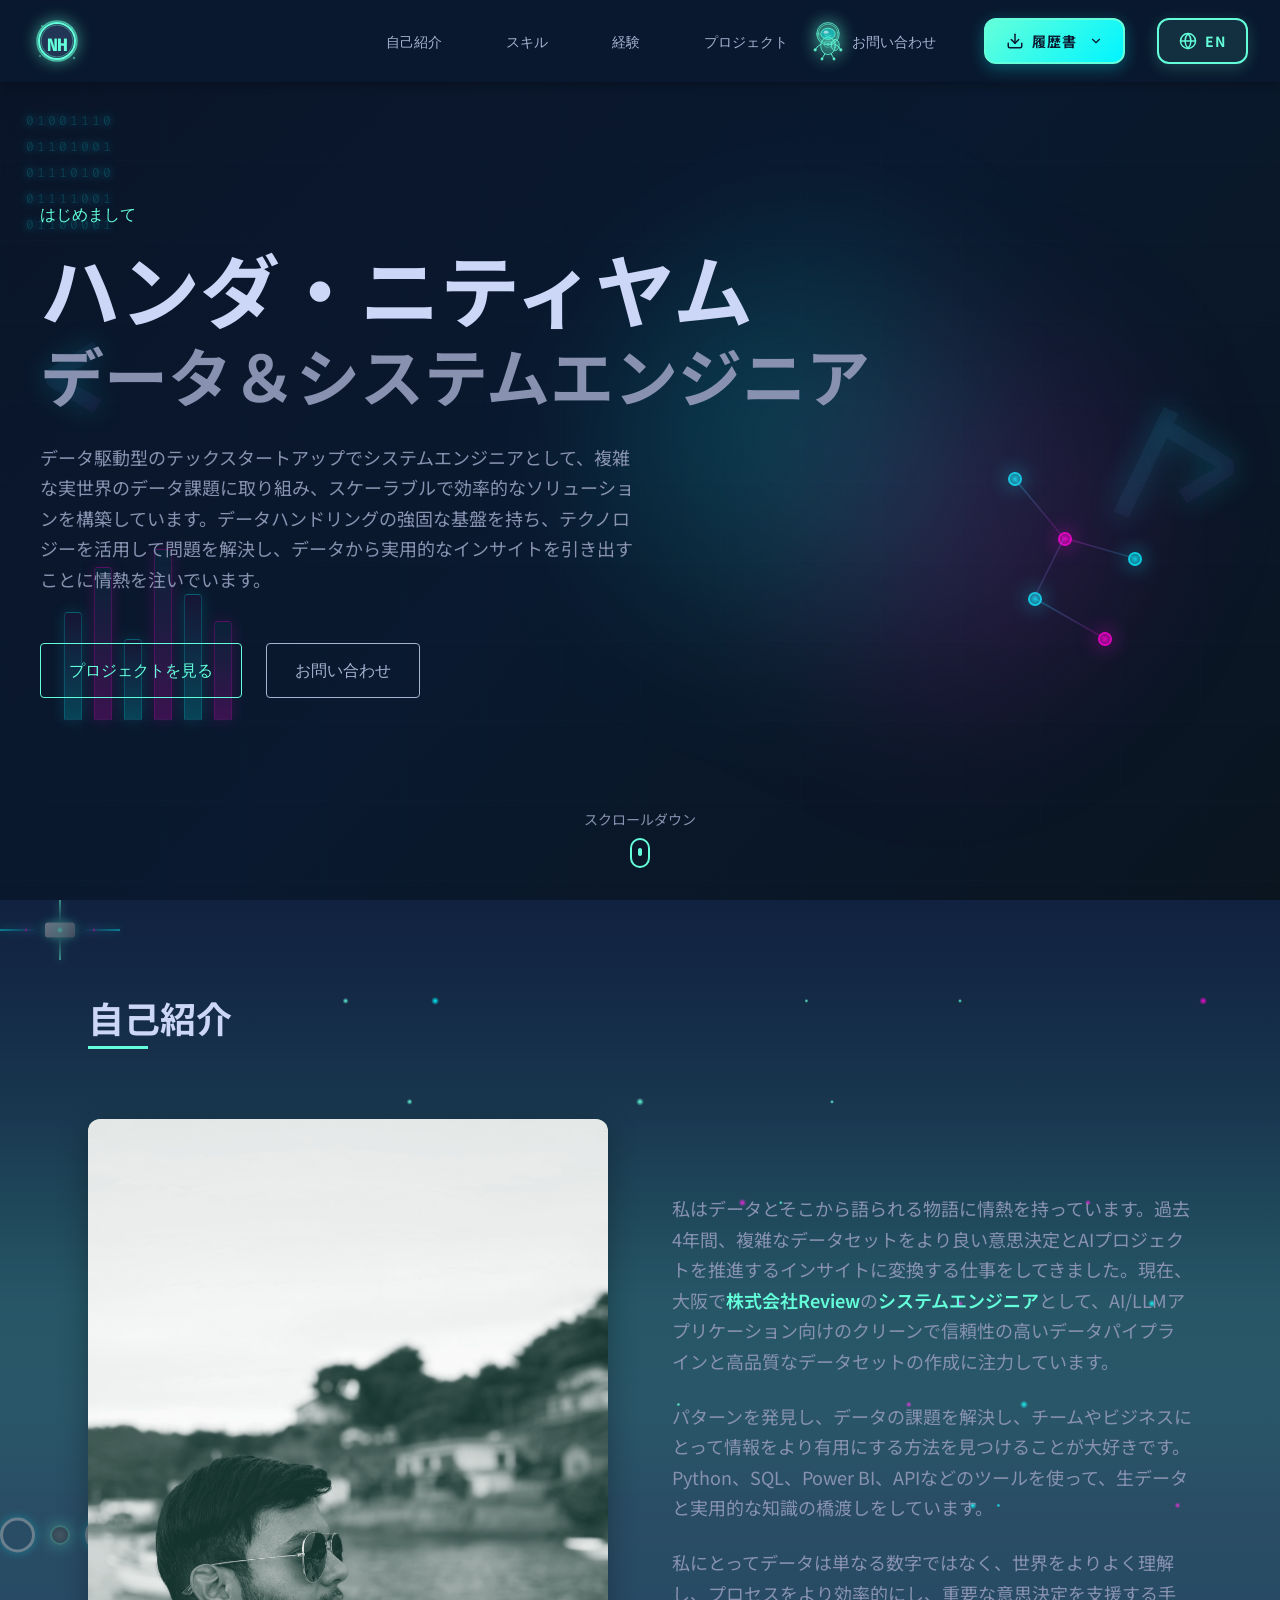
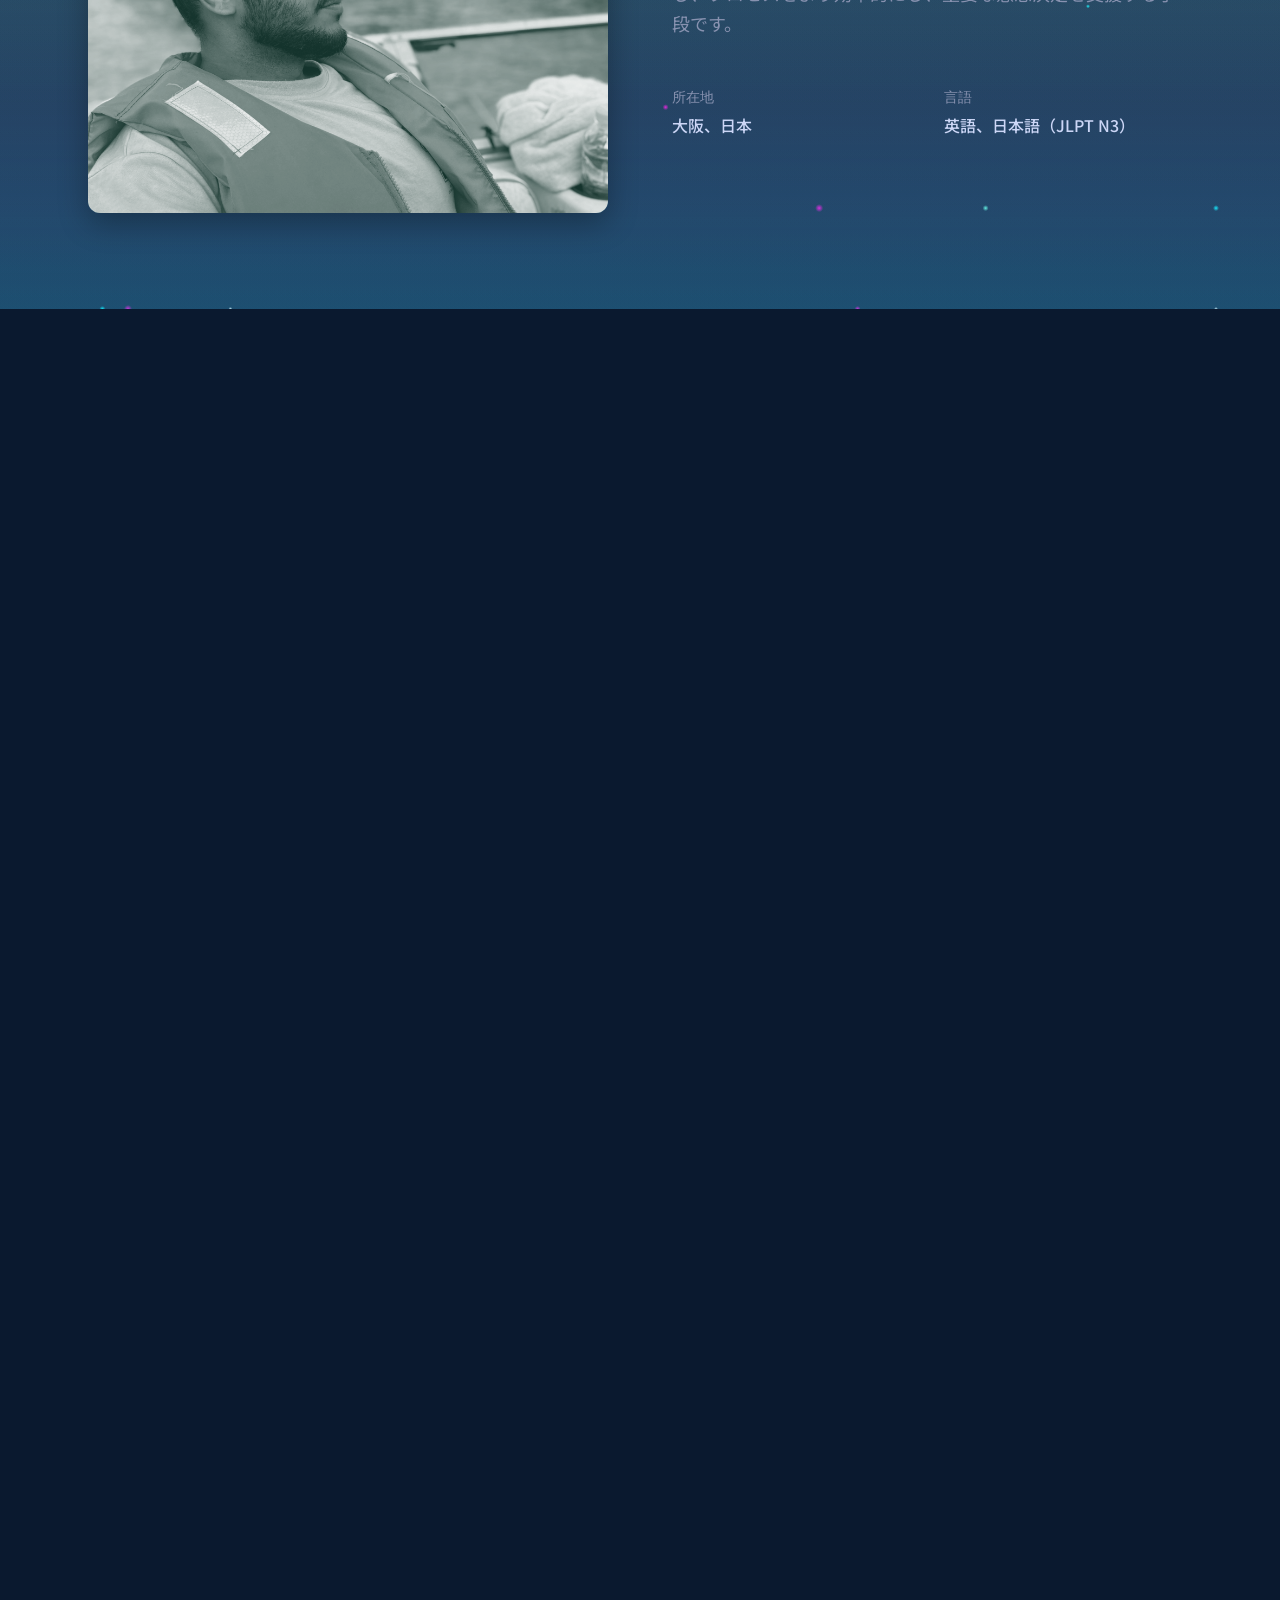
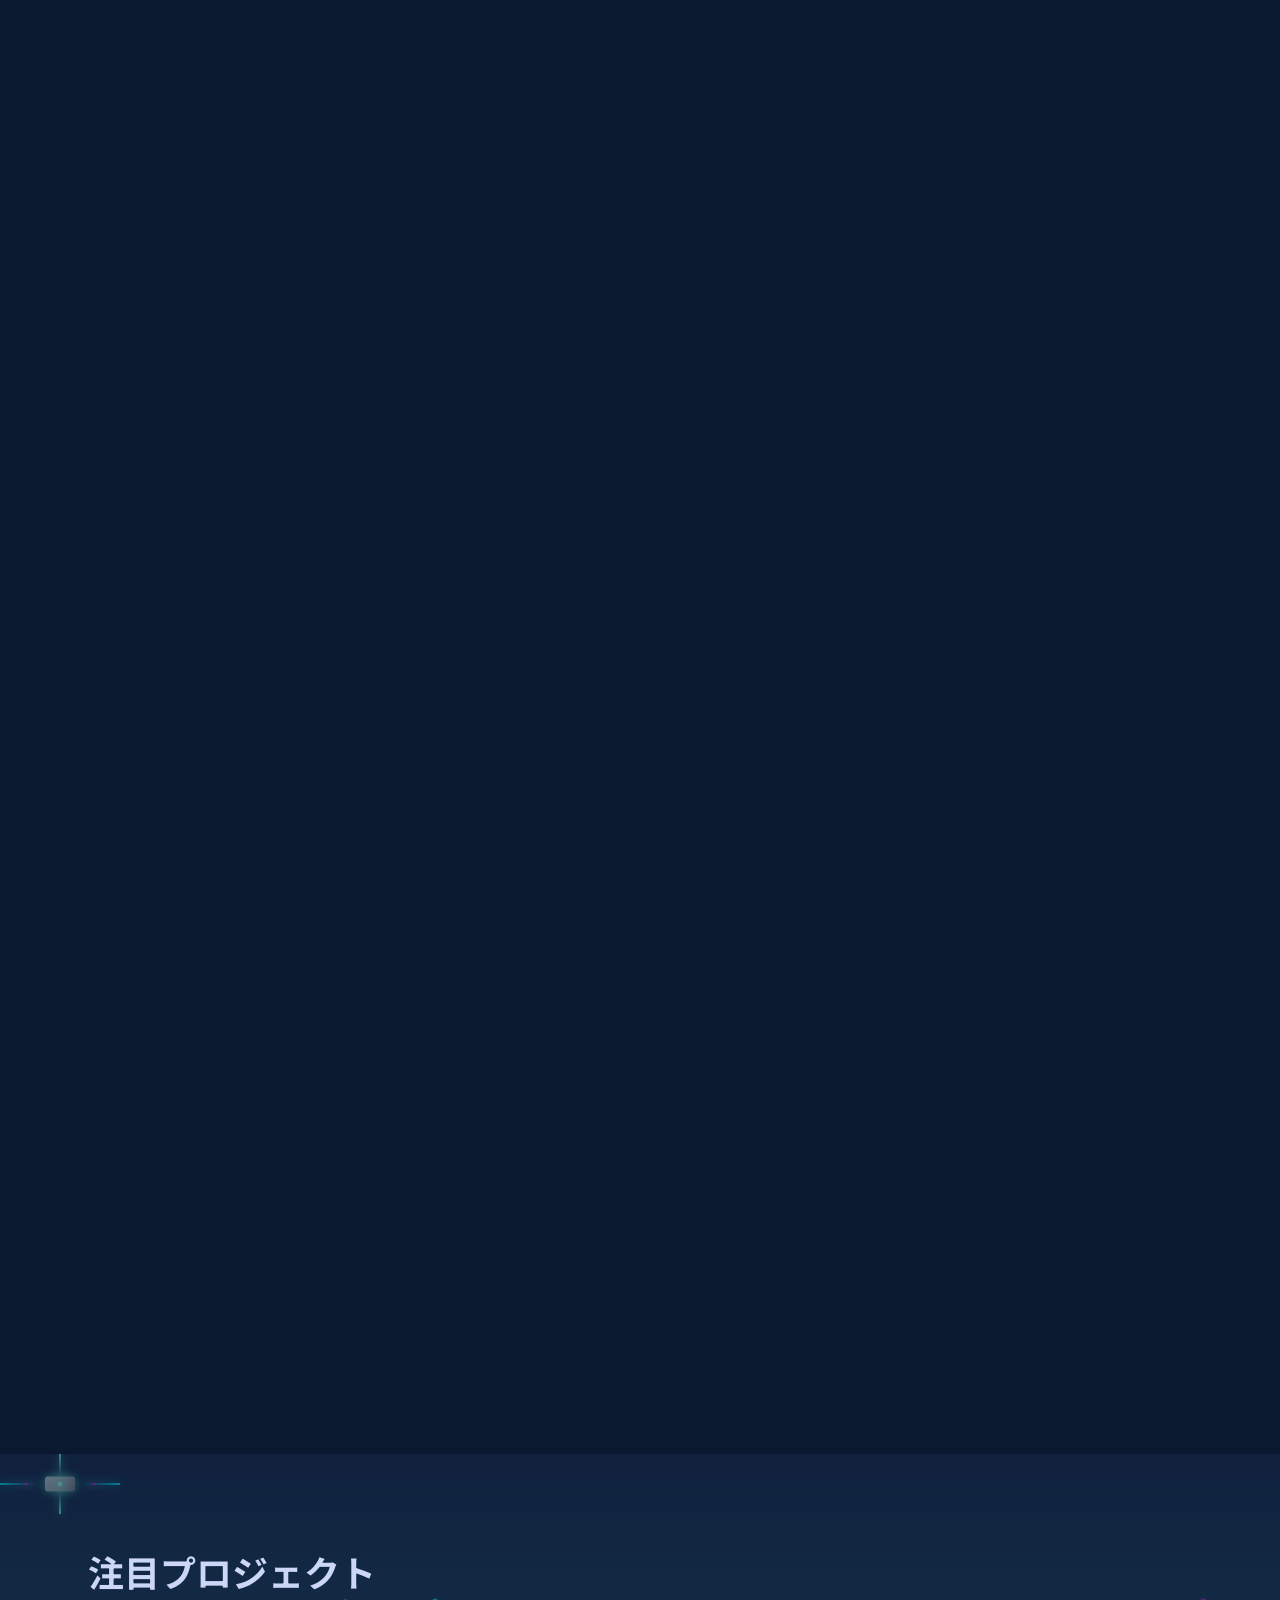
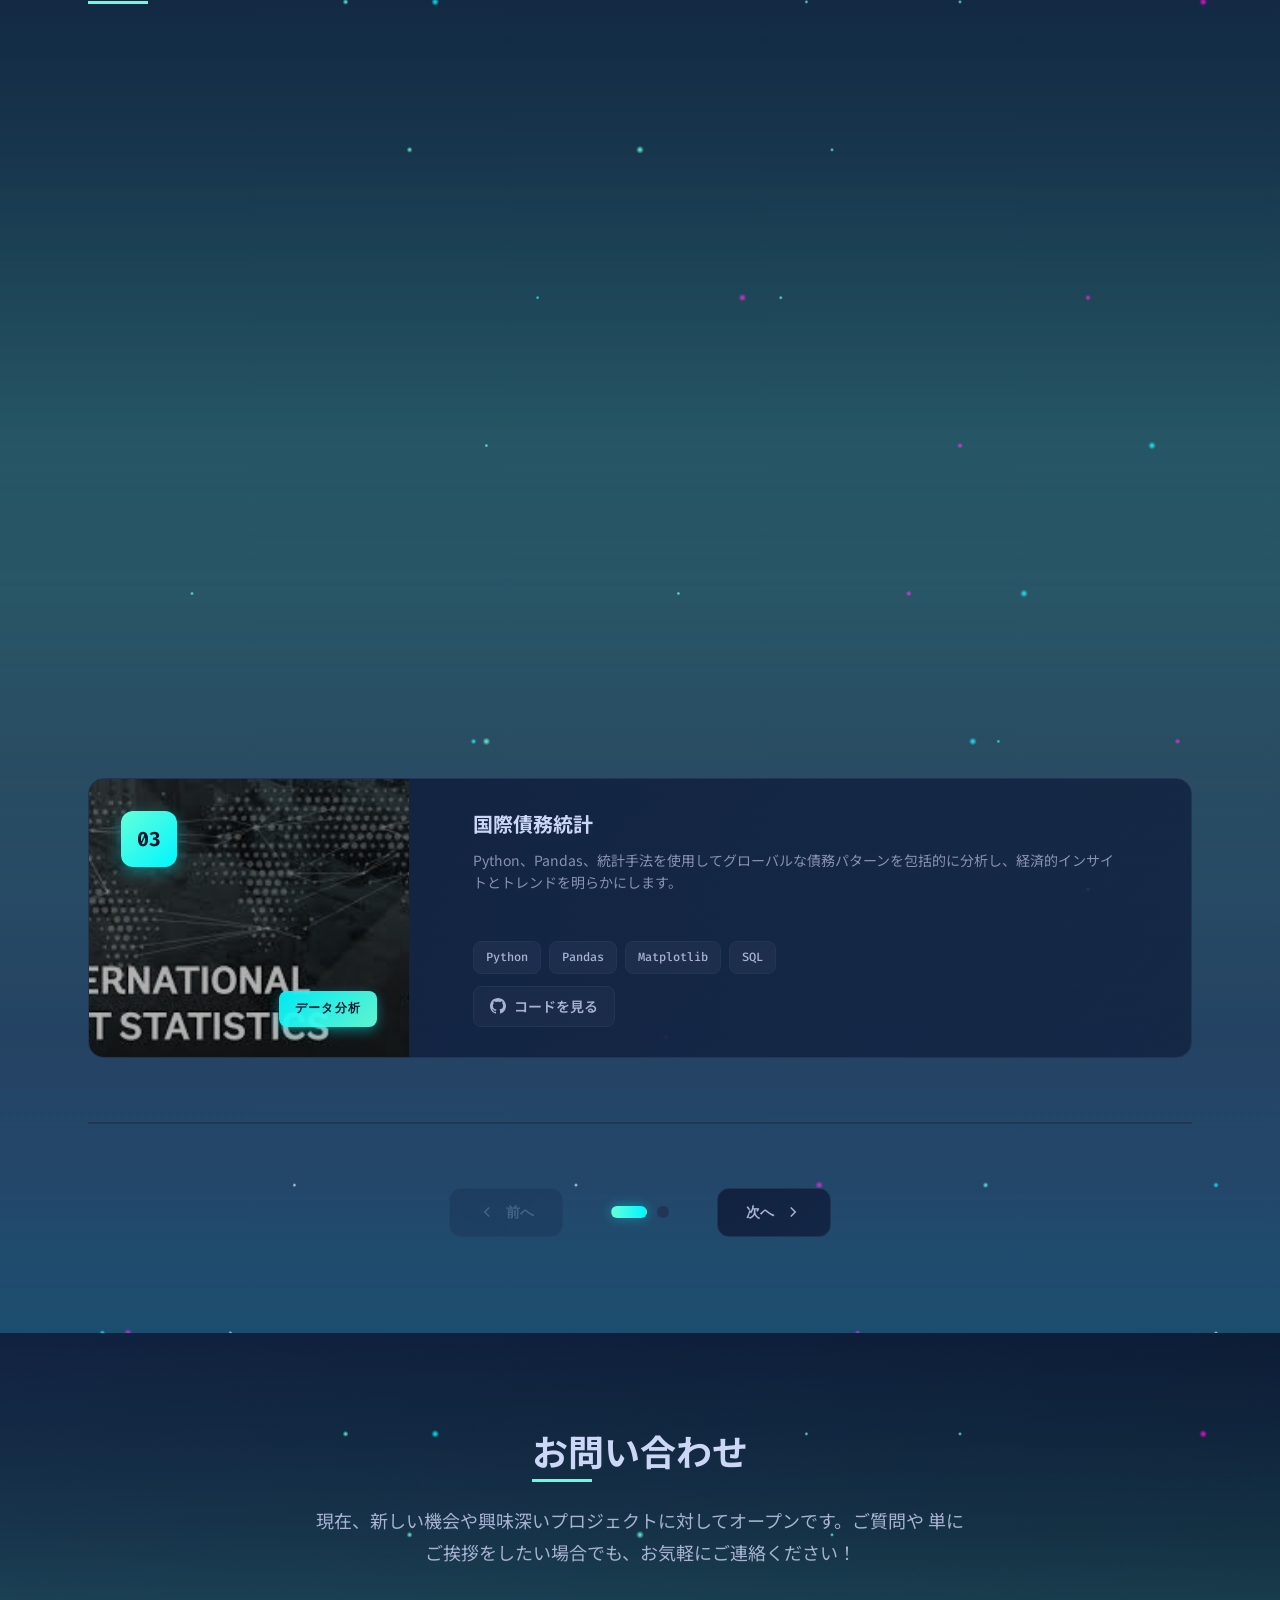
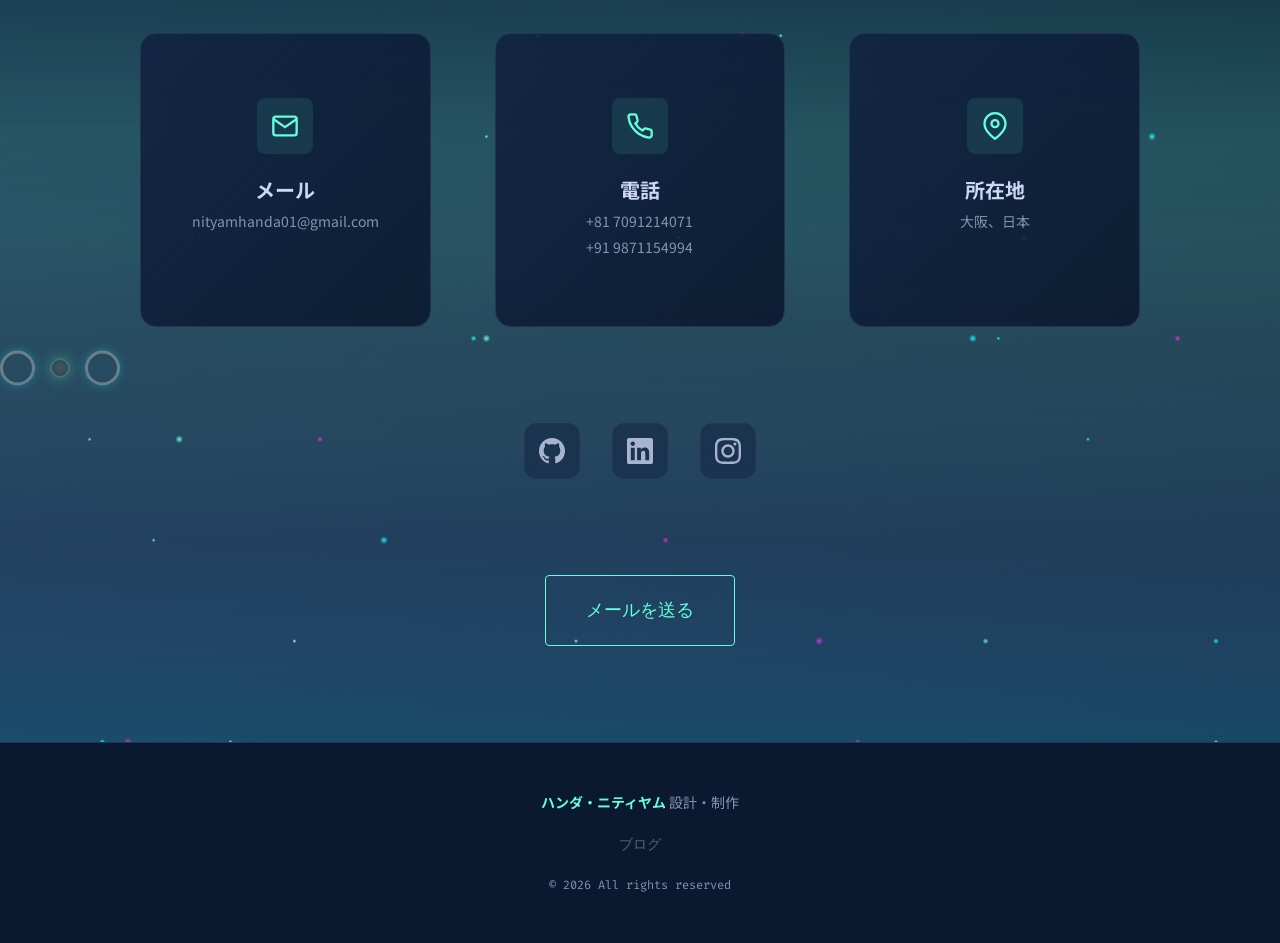
==== commit e7b5bb4b: "added new features" ====
--- a/index-jp.html
+++ b/index-jp.html
@@ -84,32 +84,16 @@
                             </svg>
                         </a>
                         <div class="resume-dropdown-menu">
-                            <a href="assets/resume/Nityam_履歴書.pdf" download="Nityam_履歴書.pdf" class="resume-dropdown-item">
+                            <a href="#" class="resume-dropdown-item resume-dropdown-item-locked" id="japanese-docs-trigger">
                                 <span class="resume-item-icon">
                                     <svg xmlns="http://www.w3.org/2000/svg" viewBox="0 0 24 24" fill="none" stroke="currentColor" stroke-width="2" stroke-linecap="round" stroke-linejoin="round">
-                                        <path d="M14 2H6a2 2 0 0 0-2 2v16a2 2 0 0 0 2 2h12a2 2 0 0 0 2-2V8z"></path>
-                                        <polyline points="14 2 14 8 20 8"></polyline>
-                                        <line x1="16" y1="13" x2="8" y2="13"></line>
-                                        <line x1="16" y1="17" x2="8" y2="17"></line>
-                                        <line x1="10" y1="9" x2="8" y2="9"></line>
+                                        <rect x="3" y="11" width="18" height="11" rx="2" ry="2"></rect>
+                                        <path d="M7 11V7a5 5 0 0 1 10 0v4"></path>
                                     </svg>
                                 </span>
                                 <div>
-                                    <span class="resume-item-title">履歴書</span>
-                                    <span class="resume-item-desc">日本語履歴書</span>
-                                </div>
-                            </a>
-                            <a href="assets/resume/Nityam_スキルシート.pdf" download="Nityam_スキルシート.pdf" class="resume-dropdown-item">
-                                <span class="resume-item-icon">
-                                    <svg xmlns="http://www.w3.org/2000/svg" viewBox="0 0 24 24" fill="none" stroke="currentColor" stroke-width="2" stroke-linecap="round" stroke-linejoin="round">
-                                        <line x1="18" y1="20" x2="18" y2="10"></line>
-                                        <line x1="12" y1="20" x2="12" y2="4"></line>
-                                        <line x1="6" y1="20" x2="6" y2="14"></line>
-                                    </svg>
-                                </span>
-                                <div>
-                                    <span class="resume-item-title">スキルシート</span>
-                                    <span class="resume-item-desc">日本語スキルシート</span>
+                                    <span class="resume-item-title">履歴書 + スキルシート</span>
+                                    <span class="resume-item-desc">メールでのお問い合わせが必要です</span>
                                 </div>
                             </a>
                             <a href="assets/resume/Nityam_resume_eng.pdf" download="Nityam_resume_eng.pdf" class="resume-dropdown-item">
@@ -123,8 +107,8 @@
                                     </svg>
                                 </span>
                                 <div>
-                                    <span class="resume-item-title">English Resume</span>
-                                    <span class="resume-item-desc">英語版履歴書</span>
+                                    <span class="resume-item-title">CV</span>
+                                    <span class="resume-item-desc">PDFをダウンロード</span>
                                 </div>
                             </a>
                         </div>
@@ -321,10 +305,6 @@
                             <span class="info-value">大阪、日本</span>
                         </div>
                         <div class="info-item">
-                            <span class="info-label">メール</span>
-                            <a href="mailto:nityamhanda01@gmail.com" class="info-value">nityamhanda01@gmail.com</a>
-                        </div>
-                        <div class="info-item">
                             <span class="info-label">言語</span>
                             <span class="info-value">英語、日本語（JLPT N3）</span>
                         </div>
@@ -854,9 +834,89 @@
             <p class="footer-text">
                 <strong>ハンダ・ニティヤム</strong> 設計・制作
             </p>
+            <div class="footer-links">
+                <a href="#" class="footer-blog-link" id="blog-link-trigger">ブログ</a>
+            </div>
             <p class="footer-copyright">© 2026 All rights reserved</p>
         </div>
     </footer>
+
+    <!-- Japanese Documents Modal -->
+    <div class="modal-overlay" id="japanese-docs-modal">
+        <div class="modal-content">
+            <button class="modal-close" id="modal-close-btn" aria-label="モーダルを閉じる">
+                <svg xmlns="http://www.w3.org/2000/svg" viewBox="0 0 24 24" fill="none" stroke="currentColor" stroke-width="2" stroke-linecap="round" stroke-linejoin="round">
+                    <line x1="18" y1="6" x2="6" y2="18"></line>
+                    <line x1="6" y1="6" x2="18" y2="18"></line>
+                </svg>
+            </button>
+            <div class="modal-header">
+                <div class="modal-icon">
+                    <svg xmlns="http://www.w3.org/2000/svg" viewBox="0 0 24 24" fill="none" stroke="currentColor" stroke-width="2" stroke-linecap="round" stroke-linejoin="round">
+                        <rect x="3" y="11" width="18" height="11" rx="2" ry="2"></rect>
+                        <path d="M7 11V7a5 5 0 0 1 10 0v4"></path>
+                    </svg>
+                </div>
+                <h2 class="modal-title">アクセスが必要です</h2>
+            </div>
+            <div class="modal-body">
+                <p class="modal-message">
+                    これらの書類には個人情報が含まれています。プライバシー保護のため、履歴書およびスキルシートをご希望の場合は、メールにてお問い合わせください。
+                </p>
+                <p class="modal-submessage">
+                    お問い合わせいただきましたら、迅速に両方の書類をお送りいたします。ご理解のほど、よろしくお願いいたします。
+                </p>
+                <div class="modal-email-section">
+                    <a href="mailto:nityamhanda01@gmail.com?subject=履歴書・スキルシートのご請求" class="modal-email-btn">
+                        <svg xmlns="http://www.w3.org/2000/svg" viewBox="0 0 24 24" fill="none" stroke="currentColor" stroke-width="2" stroke-linecap="round" stroke-linejoin="round">
+                            <path d="M4 4h16c1.1 0 2 .9 2 2v12c0 1.1-.9 2-2 2H4c-1.1 0-2-.9-2-2V6c0-1.1.9-2 2-2z"></path>
+                            <polyline points="22,6 12,13 2,6"></polyline>
+                        </svg>
+                        <span>メールでお問い合わせ</span>
+                    </a>
+                </div>
+            </div>
+        </div>
+    </div>
+
+    <!-- Blog Coming Soon Modal -->
+    <div class="modal-overlay" id="blog-modal">
+        <div class="modal-content">
+            <button class="modal-close" id="blog-modal-close-btn" aria-label="モーダルを閉じる">
+                <svg xmlns="http://www.w3.org/2000/svg" viewBox="0 0 24 24" fill="none" stroke="currentColor" stroke-width="2" stroke-linecap="round" stroke-linejoin="round">
+                    <line x1="18" y1="6" x2="6" y2="18"></line>
+                    <line x1="6" y1="6" x2="18" y2="18"></line>
+                </svg>
+            </button>
+            <div class="modal-header">
+                <div class="modal-icon">
+                    <svg xmlns="http://www.w3.org/2000/svg" viewBox="0 0 24 24" fill="none" stroke="currentColor" stroke-width="2" stroke-linecap="round" stroke-linejoin="round">
+                        <path d="M4 19.5A2.5 2.5 0 0 0 6.5 17H20"></path>
+                        <path d="M6.5 2H20v20H6.5A2.5 2.5 0 0 1 4 19.5v-15A2.5 2.5 0 0 1 6.5 2z"></path>
+                    </svg>
+                </div>
+                <h2 class="modal-title">ブログ近日公開</h2>
+            </div>
+            <div class="modal-body">
+                <p class="modal-message">
+                    技術、開発、そして私の経験についての洞察を共有する個人ブログを現在準備中です。お楽しみに！
+                </p>
+                <p class="modal-submessage">
+                    私の作品や最新情報は、個人ウェブサイトでご覧いただけます。
+                </p>
+                <div class="modal-email-section">
+                    <a href="#" class="modal-email-btn" id="blog-website-link" target="_blank" rel="noopener noreferrer">
+                        <svg xmlns="http://www.w3.org/2000/svg" viewBox="0 0 24 24" fill="none" stroke="currentColor" stroke-width="2" stroke-linecap="round" stroke-linejoin="round">
+                            <path d="M18 13v6a2 2 0 0 1-2 2H5a2 2 0 0 1-2-2V8a2 2 0 0 1 2-2h6"></path>
+                            <polyline points="15 3 21 3 21 9"></polyline>
+                            <line x1="10" y1="14" x2="21" y2="3"></line>
+                        </svg>
+                        <span>ウェブサイトを訪問</span>
+                    </a>
+                </div>
+            </div>
+        </div>
+    </div>
 
     <!-- JavaScript -->
     <script src="js/script.js"></script>
--- a/css/style.css
+++ b/css/style.css
@@ -800,6 +800,230 @@
 .resume-dropdown-item:hover .resume-item-desc {
     color: var(--accent);
     opacity: 1;
+}
+
+/* Locked Resume Item */
+.resume-dropdown-item-locked {
+    cursor: pointer;
+    position: relative;
+}
+
+.resume-dropdown-item-locked:hover {
+    background: rgba(100, 255, 218, 0.15);
+}
+
+.resume-dropdown-item-locked .resume-item-icon {
+    color: var(--accent);
+    filter: drop-shadow(0 0 4px rgba(100, 255, 218, 0.5));
+}
+
+.resume-dropdown-item-locked:hover .resume-item-icon {
+    transform: scale(1.15);
+    filter: drop-shadow(0 0 8px rgba(100, 255, 218, 0.8));
+}
+
+.resume-dropdown-item-locked .resume-item-desc {
+    color: var(--accent);
+    opacity: 0.9;
+}
+
+/* Modal Styles */
+.modal-overlay {
+    position: fixed;
+    top: 0;
+    left: 0;
+    width: 100%;
+    height: 100%;
+    background: rgba(10, 25, 47, 0.85);
+    backdrop-filter: blur(8px);
+    display: flex;
+    align-items: center;
+    justify-content: center;
+    z-index: 10000;
+    opacity: 0;
+    visibility: hidden;
+    transition: all var(--transition-base);
+}
+
+.modal-overlay.active {
+    opacity: 1;
+    visibility: visible;
+}
+
+.modal-content {
+    position: relative;
+    background: linear-gradient(135deg, var(--dark-navy) 0%, var(--light-navy) 100%);
+    border: 2px solid var(--accent);
+    border-radius: var(--radius-xl);
+    box-shadow: 
+        0 20px 60px rgba(0, 0, 0, 0.5),
+        0 0 40px rgba(100, 255, 218, 0.2),
+        inset 0 0 20px rgba(100, 255, 218, 0.05);
+    max-width: 500px;
+    width: 90%;
+    max-height: 90vh;
+    overflow-y: auto;
+    padding: var(--spacing-2xl);
+    transform: scale(0.9) translateY(20px);
+    transition: all var(--transition-base);
+}
+
+.modal-overlay.active .modal-content {
+    transform: scale(1) translateY(0);
+}
+
+.modal-close {
+    position: absolute;
+    top: 1rem;
+    right: 1rem;
+    width: 36px;
+    height: 36px;
+    display: flex;
+    align-items: center;
+    justify-content: center;
+    background: rgba(100, 255, 218, 0.1);
+    border: 1px solid var(--accent);
+    border-radius: 50%;
+    color: var(--accent);
+    cursor: pointer;
+    transition: all var(--transition-base);
+    z-index: 10;
+}
+
+.modal-close:hover {
+    background: rgba(100, 255, 218, 0.2);
+    transform: rotate(90deg) scale(1.1);
+    box-shadow: 0 0 12px rgba(100, 255, 218, 0.5);
+}
+
+.modal-close svg {
+    width: 20px;
+    height: 20px;
+    stroke: currentColor;
+}
+
+.modal-header {
+    text-align: center;
+    margin-bottom: var(--spacing-xl);
+}
+
+.modal-icon {
+    width: 64px;
+    height: 64px;
+    margin: 0 auto var(--spacing-md);
+    display: flex;
+    align-items: center;
+    justify-content: center;
+    background: rgba(100, 255, 218, 0.1);
+    border: 2px solid var(--accent);
+    border-radius: 50%;
+    color: var(--accent);
+    filter: drop-shadow(0 0 12px rgba(100, 255, 218, 0.5));
+}
+
+.modal-icon svg {
+    width: 32px;
+    height: 32px;
+    stroke: currentColor;
+}
+
+.modal-title {
+    font-size: var(--fs-2xl);
+    color: var(--lightest-slate);
+    font-weight: 600;
+    margin: 0;
+}
+
+.modal-body {
+    text-align: center;
+}
+
+.modal-message {
+    font-size: var(--fs-md);
+    color: var(--light-slate);
+    line-height: 1.7;
+    margin-bottom: var(--spacing-md);
+}
+
+.modal-submessage {
+    font-size: var(--fs-sm);
+    color: var(--slate);
+    line-height: 1.6;
+    margin-bottom: var(--spacing-xl);
+    opacity: 0.9;
+}
+
+.modal-email-section {
+    margin-top: var(--spacing-xl);
+    padding-top: var(--spacing-xl);
+    border-top: 1px solid rgba(100, 255, 218, 0.2);
+}
+
+.modal-email-btn {
+    display: inline-flex;
+    align-items: center;
+    gap: var(--spacing-sm);
+    padding: var(--spacing-md) var(--spacing-xl);
+    background: linear-gradient(135deg, rgba(100, 255, 218, 0.1) 0%, rgba(100, 255, 218, 0.05) 100%);
+    border: 2px solid var(--accent);
+    border-radius: var(--radius-md);
+    color: var(--accent);
+    font-weight: 600;
+    font-size: var(--fs-md);
+    text-decoration: none;
+    transition: all var(--transition-base);
+    margin-bottom: var(--spacing-md);
+    box-shadow: 0 4px 12px rgba(0, 0, 0, 0.2);
+}
+
+.modal-email-btn:hover {
+    background: linear-gradient(135deg, rgba(100, 255, 218, 0.2) 0%, rgba(100, 255, 218, 0.1) 100%);
+    transform: translateY(-2px);
+    box-shadow: 
+        0 8px 20px rgba(0, 0, 0, 0.3),
+        0 0 20px rgba(100, 255, 218, 0.3);
+}
+
+.modal-email-btn svg {
+    width: 20px;
+    height: 20px;
+    stroke: currentColor;
+}
+
+.modal-email-text {
+    font-family: var(--font-mono);
+    font-size: var(--fs-sm);
+    color: var(--accent);
+    margin: 0;
+    opacity: 0.9;
+}
+
+/* Mobile Modal Adjustments */
+@media (max-width: 768px) {
+    .modal-content {
+        padding: var(--spacing-xl);
+        width: 95%;
+        max-height: 85vh;
+    }
+    
+    .modal-icon {
+        width: 56px;
+        height: 56px;
+    }
+    
+    .modal-icon svg {
+        width: 28px;
+        height: 28px;
+    }
+    
+    .modal-title {
+        font-size: var(--fs-xl);
+    }
+    
+    .modal-email-btn {
+        width: 100%;
+        justify-content: center;
+    }
 }
 
 /* Mobile dropdown adjustments */
@@ -1417,6 +1641,7 @@
 .timeline {
     position: relative;
     margin-top: var(--spacing-xl);
+    padding-left: var(--spacing-md);
 }
 
 .timeline::before {
@@ -1426,13 +1651,24 @@
     top: 0;
     bottom: 0;
     width: 2px;
-    background-color: var(--lightest-navy);
+    background: linear-gradient(
+        to bottom,
+        var(--accent) 0%,
+        var(--lightest-navy) 50%,
+        var(--lightest-navy) 100%
+    );
+    box-shadow: 0 0 8px rgba(100, 255, 218, 0.3);
 }
 
 .timeline-item {
     position: relative;
     padding-left: var(--spacing-2xl);
     margin-bottom: var(--spacing-2xl);
+    transition: transform var(--transition-base);
+}
+
+.timeline-item:hover {
+    transform: translateX(4px);
 }
 
 .timeline-item:last-child {
@@ -1441,57 +1677,136 @@
 
 .timeline-marker {
     position: absolute;
-    left: -6px;
+    left: -9px;
     top: 0;
-    width: 14px;
-    height: 14px;
+    width: 18px;
+    height: 18px;
     border-radius: 50%;
     background-color: var(--accent);
-    border: 3px solid var(--dark-navy);
+    border: 4px solid var(--dark-navy);
+    box-shadow: 
+        0 0 0 2px rgba(100, 255, 218, 0.3),
+        0 0 12px rgba(100, 255, 218, 0.5),
+        0 2px 8px rgba(0, 0, 0, 0.3);
+    z-index: 10;
+    transition: all var(--transition-base);
+}
+
+.timeline-item:hover .timeline-marker {
+    transform: scale(1.15);
+    box-shadow: 
+        0 0 0 3px rgba(100, 255, 218, 0.4),
+        0 0 20px rgba(100, 255, 218, 0.7),
+        0 4px 12px rgba(0, 0, 0, 0.4);
 }
 
 .timeline-content {
-    background-color: var(--dark-navy);
-    padding: var(--spacing-lg);
+    background: linear-gradient(
+        135deg,
+        var(--dark-navy) 0%,
+        var(--light-navy) 100%
+    );
+    padding: var(--spacing-xl);
     border-radius: var(--radius-lg);
-    border-left: 3px solid var(--accent);
+    border-left: 4px solid var(--accent);
+    box-shadow: 
+        0 4px 12px rgba(0, 0, 0, 0.2),
+        0 0 0 1px rgba(100, 255, 218, 0.1);
+    transition: all var(--transition-base);
+    position: relative;
+    overflow: hidden;
+}
+
+.timeline-content::before {
+    content: '';
+    position: absolute;
+    top: 0;
+    left: 0;
+    width: 4px;
+    height: 100%;
+    background: linear-gradient(
+        to bottom,
+        var(--accent),
+        transparent
+    );
+    opacity: 0;
+    transition: opacity var(--transition-base);
+}
+
+.timeline-item:hover .timeline-content {
+    transform: translateY(-2px);
+    box-shadow: 
+        0 8px 24px rgba(0, 0, 0, 0.3),
+        0 0 0 1px rgba(100, 255, 218, 0.2),
+        0 0 20px rgba(100, 255, 218, 0.1);
+    border-left-color: var(--accent);
+}
+
+.timeline-item:hover .timeline-content::before {
+    opacity: 1;
 }
 
 .timeline-date {
     font-family: var(--font-mono);
     font-size: var(--fs-sm);
     color: var(--accent);
-    margin-bottom: 0.5rem;
+    margin-bottom: var(--spacing-sm);
     display: block;
+    font-weight: 500;
+    letter-spacing: 0.5px;
+    text-transform: uppercase;
 }
 
 .timeline-title {
     font-size: var(--fs-xl);
     color: var(--lightest-slate);
-    margin-bottom: 0.5rem;
+    margin-bottom: var(--spacing-xs);
+    font-weight: 600;
+    line-height: 1.3;
+    letter-spacing: -0.3px;
 }
 
 .timeline-company {
     font-size: var(--fs-md);
     color: var(--light-slate);
     margin-bottom: var(--spacing-md);
+    font-weight: 500;
+    display: flex;
+    align-items: center;
+    gap: var(--spacing-xs);
+}
+
+.timeline-company::before {
+    content: '•';
+    color: var(--accent);
+    font-size: var(--fs-lg);
+    line-height: 1;
 }
 
 .timeline-description {
     padding-left: var(--spacing-md);
+    margin-top: var(--spacing-sm);
 }
 
 .timeline-description li {
     color: var(--slate);
-    margin-bottom: 0.75rem;
+    margin-bottom: var(--spacing-sm);
     position: relative;
+    line-height: 1.7;
+    padding-left: var(--spacing-xs);
 }
 
 .timeline-description li::before {
     content: '▹';
     color: var(--accent);
     position: absolute;
-    left: -1rem;
+    left: -1.25rem;
+    font-size: var(--fs-md);
+    line-height: 1.7;
+}
+
+.timeline-description li:last-child {
+    margin-bottom: 0;
 }
 
 /* Education */
@@ -2071,6 +2386,46 @@
 
 .footer-text strong {
     color: var(--accent);
+}
+
+.footer-links {
+    margin: var(--spacing-sm) 0;
+    display: flex;
+    justify-content: center;
+    gap: var(--spacing-md);
+}
+
+.footer-blog-link {
+    color: var(--slate);
+    font-size: var(--fs-sm);
+    font-family: var(--font-mono);
+    text-decoration: none;
+    opacity: 0.6;
+    transition: all var(--transition-base);
+    position: relative;
+    padding: 0.25rem 0.5rem;
+}
+
+.footer-blog-link:hover {
+    opacity: 1;
+    color: var(--accent);
+    transform: translateY(-2px);
+}
+
+.footer-blog-link::after {
+    content: '';
+    position: absolute;
+    bottom: 0;
+    left: 50%;
+    width: 0;
+    height: 1px;
+    background: var(--accent);
+    transition: all var(--transition-base);
+    transform: translateX(-50%);
+}
+
+.footer-blog-link:hover::after {
+    width: 100%;
 }
 
 .footer-copyright {
@@ -2335,12 +2690,30 @@
         grid-template-columns: 1fr;
     }
     
+    .timeline {
+        padding-left: var(--spacing-md);
+    }
+    
     .timeline::before {
         left: 8px;
     }
     
     .timeline-item {
         padding-left: var(--spacing-lg);
+    }
+    
+    .timeline-marker {
+        left: -1px;
+        width: 16px;
+        height: 16px;
+    }
+    
+    .timeline-content {
+        padding: var(--spacing-lg);
+    }
+    
+    .timeline-item:hover {
+        transform: translateX(2px);
     }
     
     .hero-cta {
